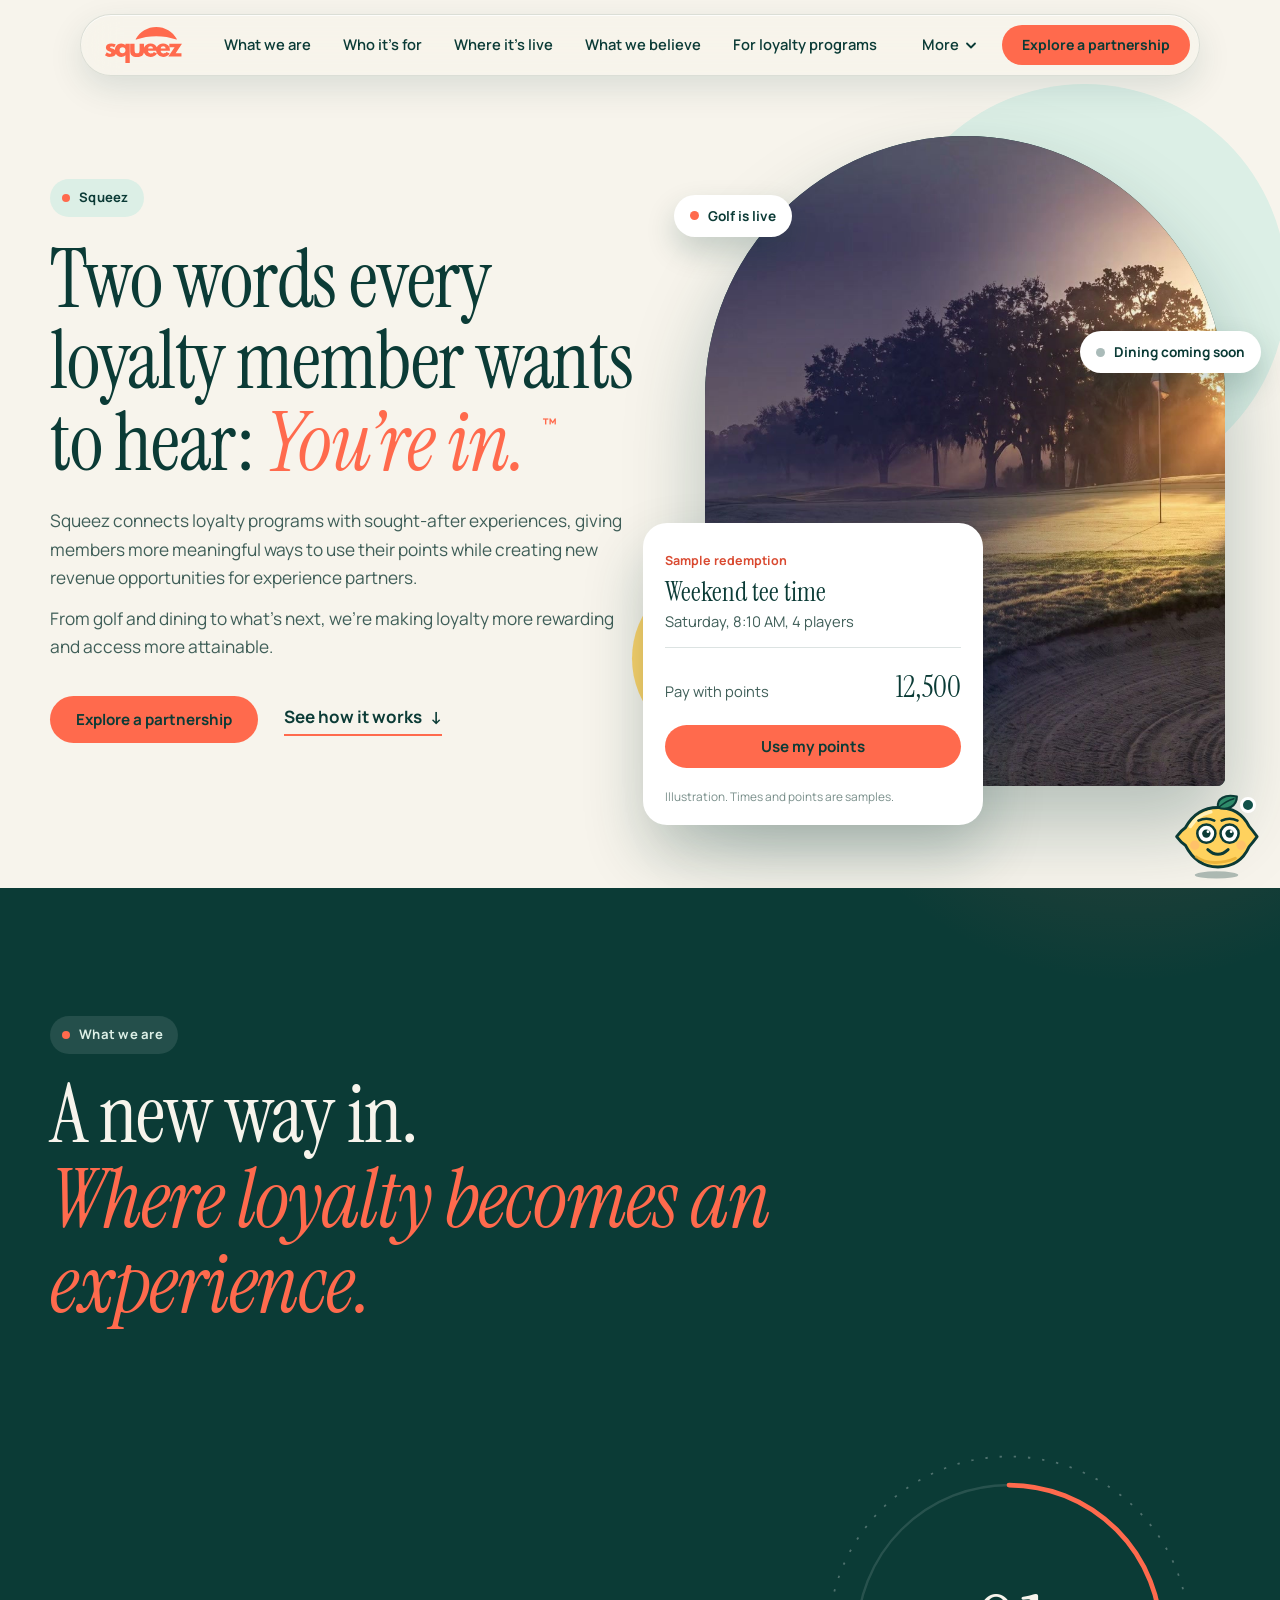
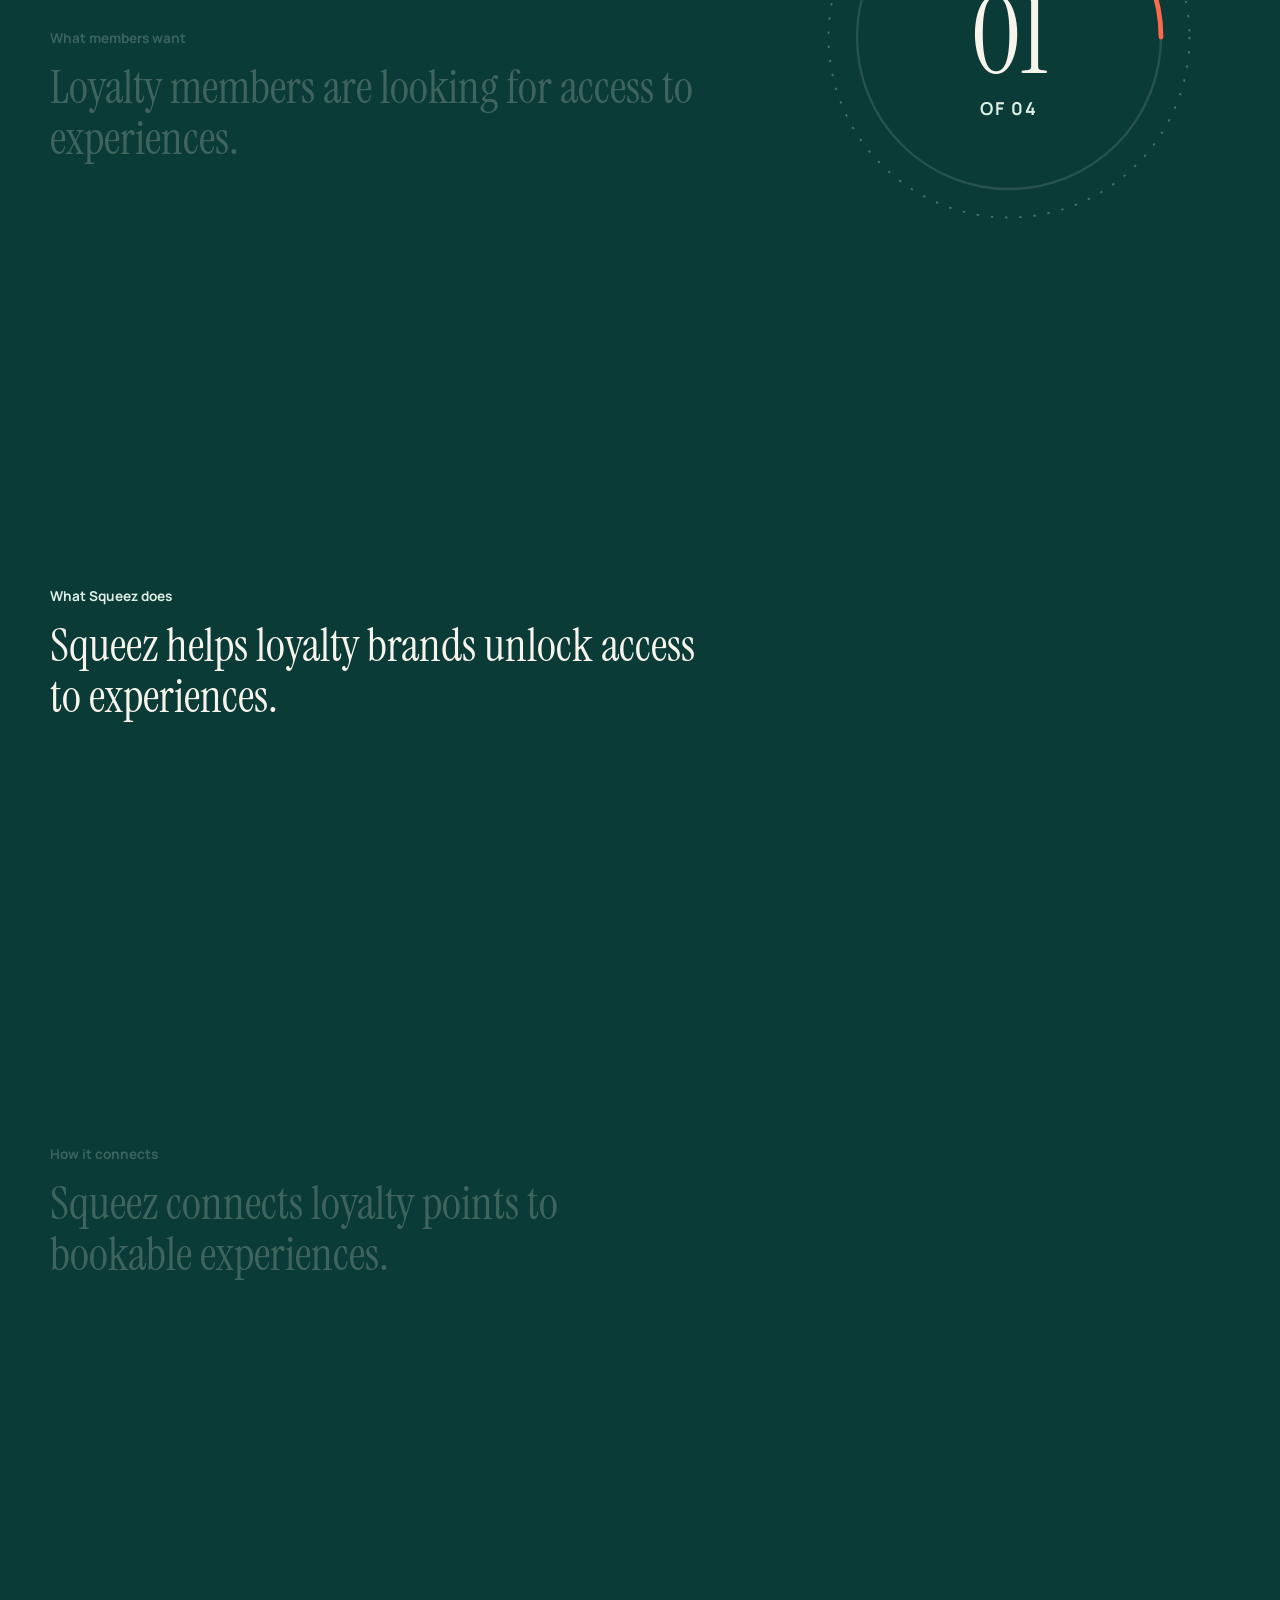
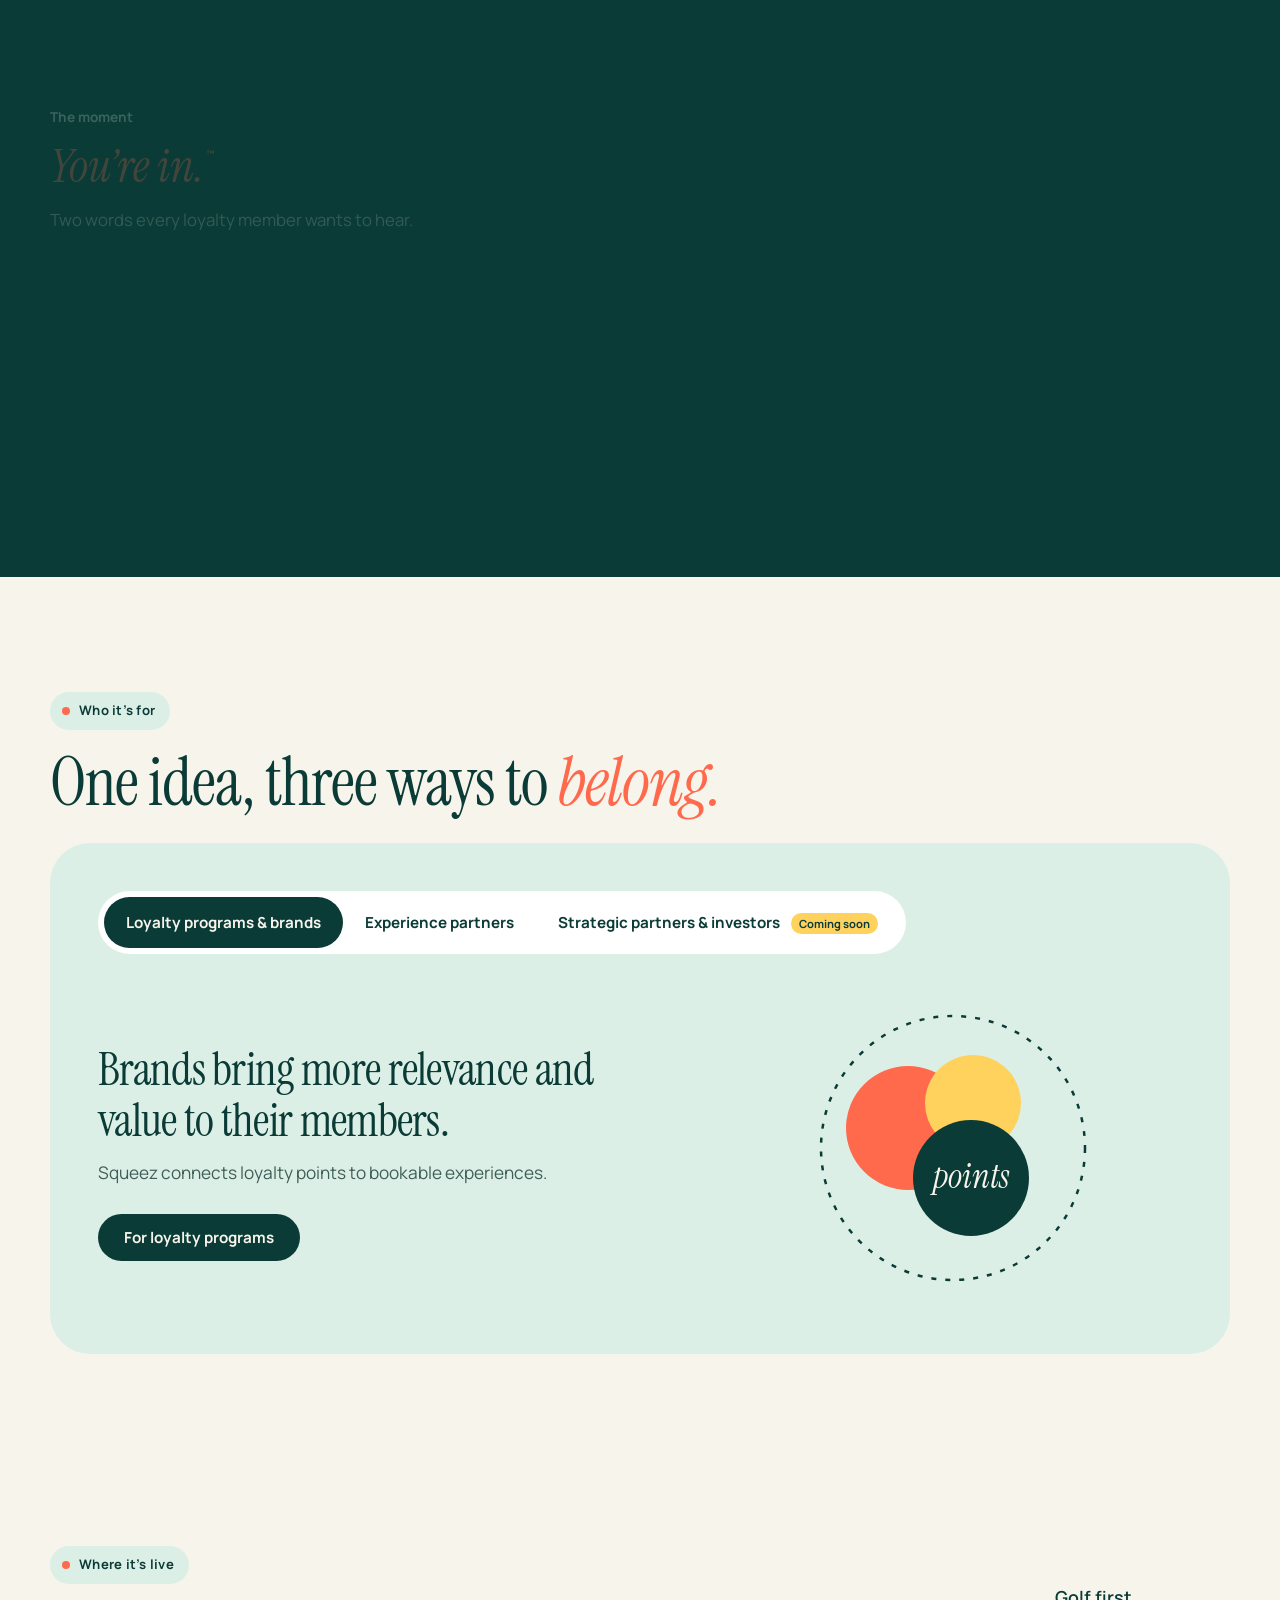
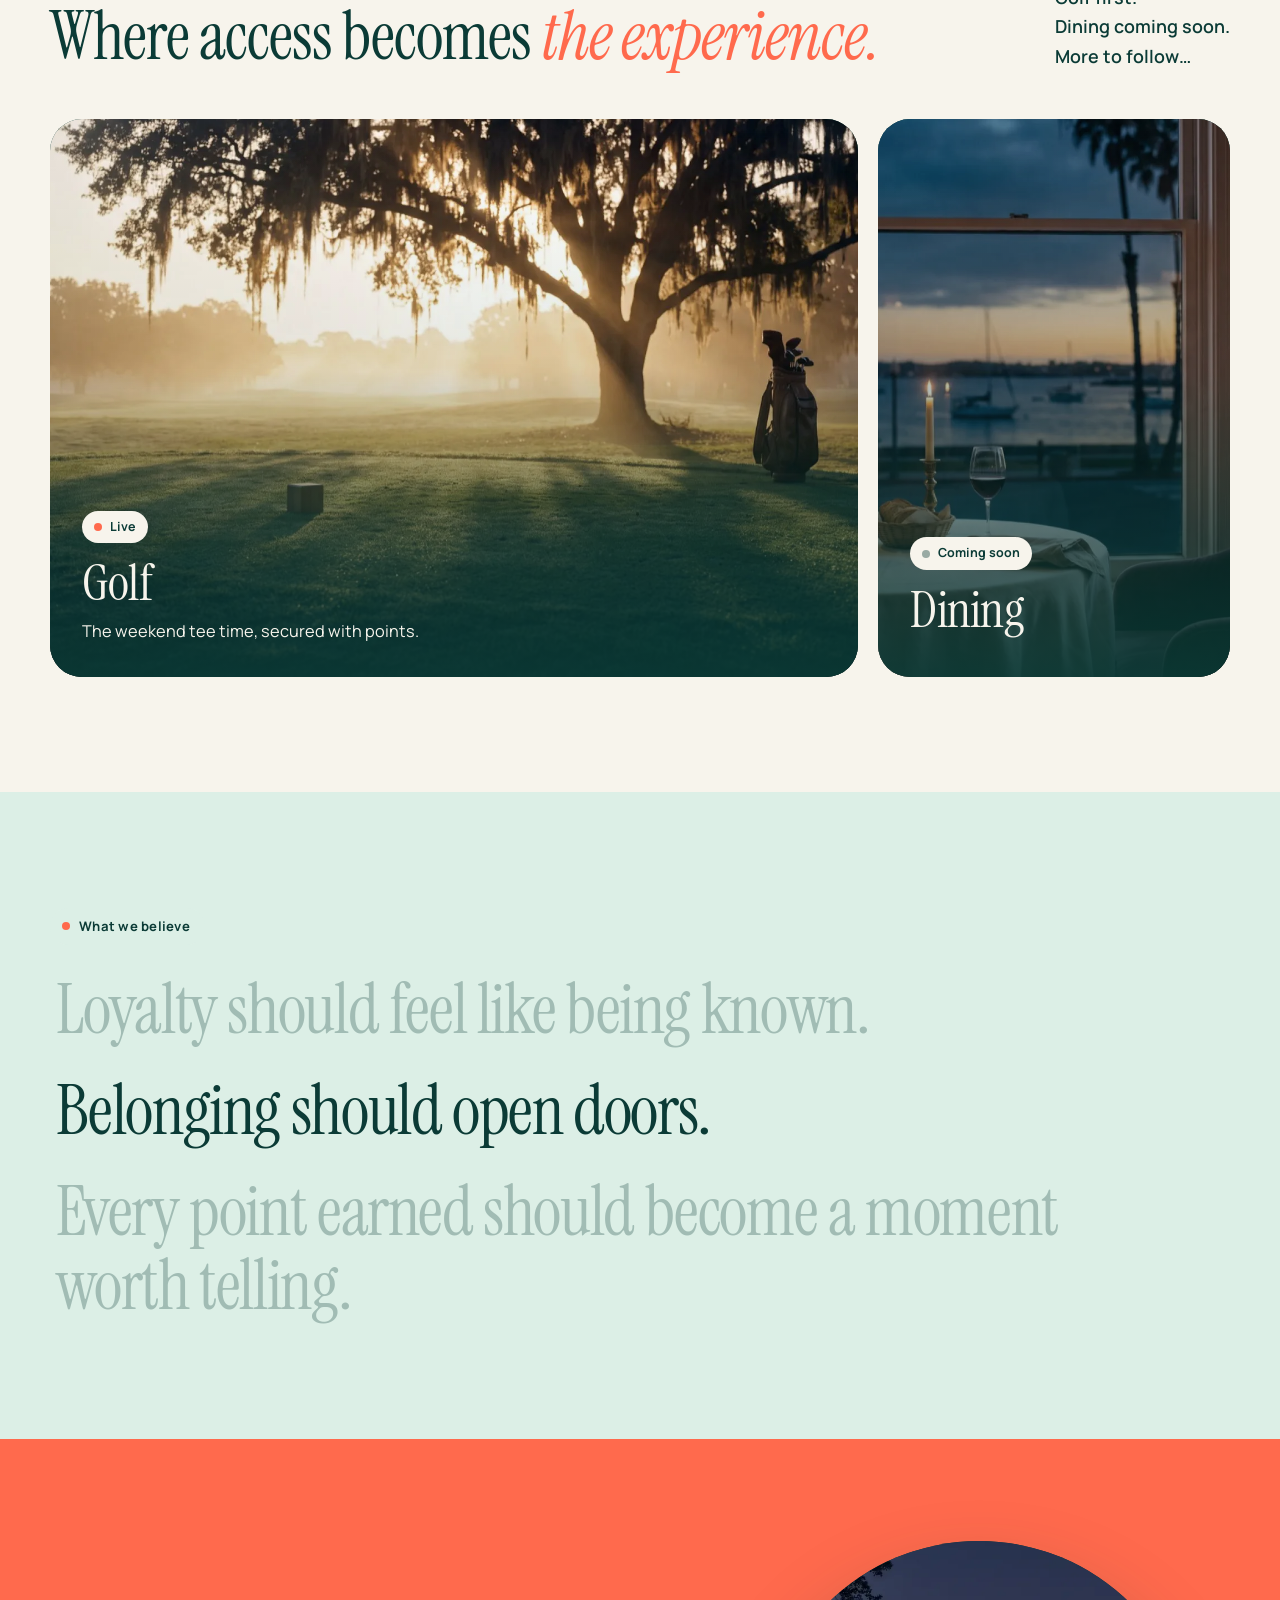
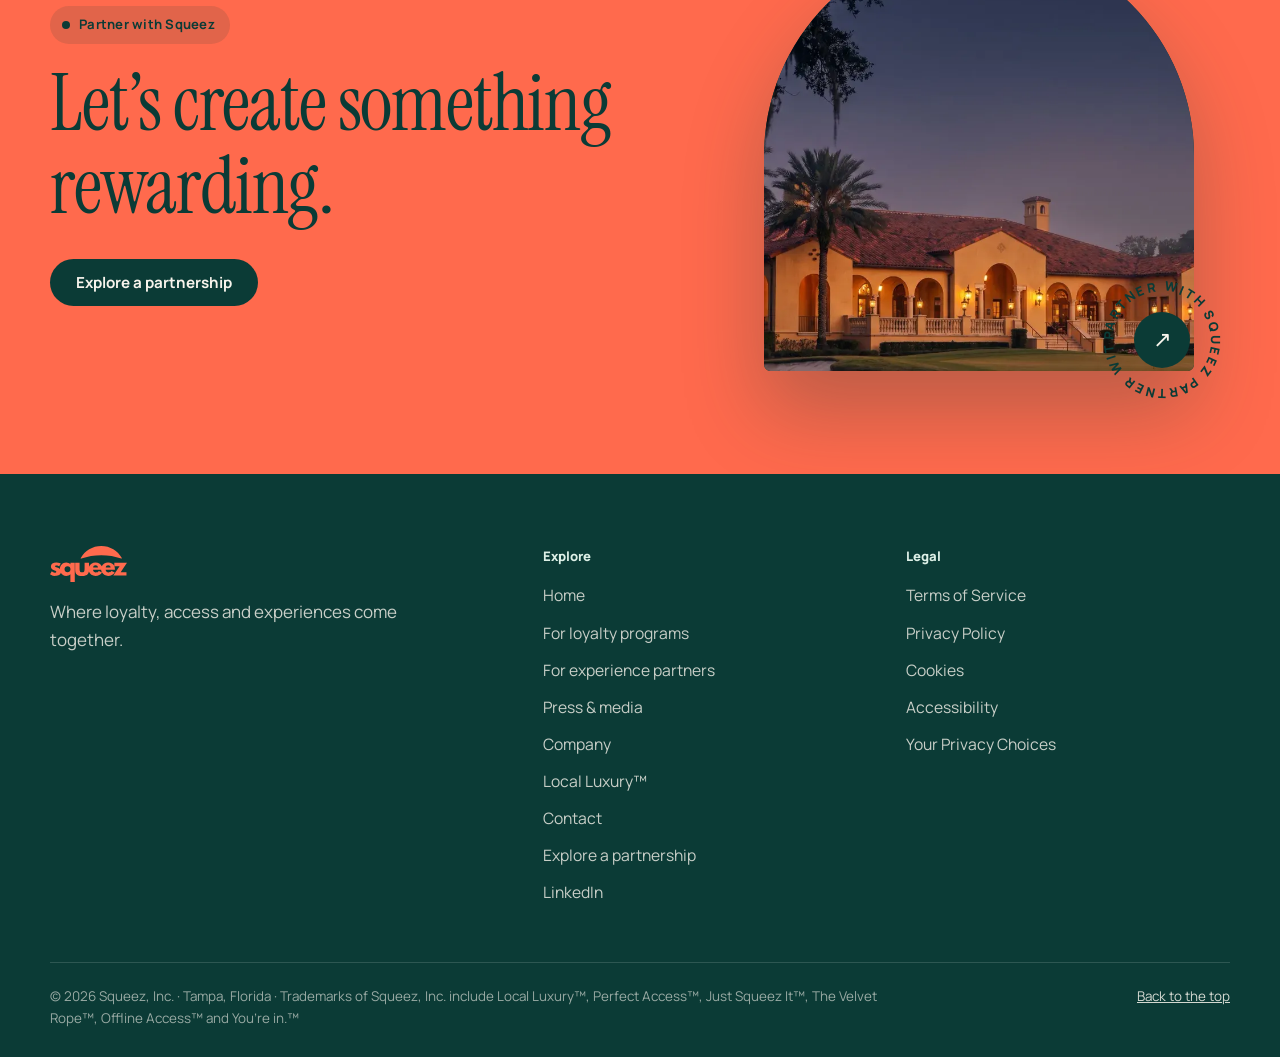
==== index.html @ da5f3d62 "Pin the ring on the right in What we are; larger lemon; reliable nav highlight - What we are: text s" ====
<!doctype html>
<html lang="en">
<head>
<meta charset="utf-8">
<meta name="viewport" content="width=device-width, initial-scale=1, viewport-fit=cover">
<title>Squeez · Where loyalty, access and experiences come together</title>
<meta name="description" content="Squeez connects loyalty programs with sought-after experiences, giving members more meaningful ways to use their points while creating new revenue opportunities for experience partners.">
<meta name="theme-color" content="#F7F4EC">
<meta property="og:title" content="Squeez · Where loyalty, access and experiences come together">
<meta property="og:description" content="Two words every loyalty member wants to hear: You’re in.™">
<meta property="og:type" content="website">
<link rel="icon" href="data:,">
<link rel="preconnect" href="https://fonts.googleapis.com">
<link rel="preconnect" href="https://fonts.gstatic.com" crossorigin>
<link href="https://fonts.googleapis.com/css2?family=Instrument+Serif:ital@0;1&family=Manrope:wght@400;500;600;700;800&display=swap" rel="stylesheet">
<link rel="preload" as="image" href="assets/img/hero-poster.jpg" fetchpriority="high">
<script>document.documentElement.classList.add('js')</script>
<link rel="stylesheet" href="assets/mascot/mascot.css">
<style>
:root{
  --ink:#0B3B36; --ink-2:#12514A; --mint:#DCEFE6; --mint-2:#C6E4D7; --paper:#F7F4EC; --white:#fff;
  --coral:#FF6A4D; --coral-d:#D94A31; --sun:#FFD25E; --muted:#3F5E58; --line:rgba(11,59,54,.14);
  --serif:"Instrument Serif",Georgia,"Times New Roman",serif;
  --sans:"Manrope",system-ui,-apple-system,"Segoe UI",sans-serif;
  --ease:cubic-bezier(.22,.61,.36,1); --out:cubic-bezier(.16,1,.3,1); --spring:cubic-bezier(.34,1.56,.64,1);
  --header:72px;
}
*{box-sizing:border-box;margin:0}
html{scroll-behavior:smooth;scroll-padding-top:96px;-webkit-text-size-adjust:100%;text-size-adjust:100%}
body{font-family:var(--sans);font-size:1.0625rem;line-height:1.65;color:var(--muted);background:var(--paper);-webkit-font-smoothing:antialiased;overflow-x:hidden;padding-left:env(safe-area-inset-left);padding-right:env(safe-area-inset-right)}
img{display:block;max-width:100%;height:auto}
a{color:inherit}
a,button{touch-action:manipulation;-webkit-tap-highlight-color:transparent}
:focus-visible{outline:3px solid var(--coral);outline-offset:3px;border-radius:8px}
.wrap{width:min(1180px,100% - 48px);margin-inline:auto}
.skip{position:absolute;left:12px;top:-60px;background:var(--ink);color:var(--paper);padding:10px 18px;border-radius:999px;font-weight:700;z-index:100;transition:top .2s}
.skip:focus{top:12px}
.eyebrow{display:inline-flex;align-items:center;gap:9px;font-size:.82rem;font-weight:700;letter-spacing:.02em;color:var(--ink);background:var(--mint);padding:8px 15px 8px 12px;border-radius:999px}
.eyebrow::before{content:"";width:8px;height:8px;border-radius:50%;background:var(--coral)}
.on-ink .eyebrow{background:rgba(255,255,255,.1);color:var(--mint)}
.btn{display:inline-flex;align-items:center;justify-content:center;gap:.55rem;background:var(--ink);color:var(--paper);font:inherit;font-weight:700;font-size:.95rem;line-height:1;padding:16px 26px;border-radius:999px;text-decoration:none;border:0;cursor:pointer;transition:background .25s,transform .6s var(--spring),box-shadow .4s;position:relative;overflow:hidden}
.btn:hover{background:var(--ink-2);transform:translateY(-3px);box-shadow:0 14px 28px rgba(11,59,54,.22)}
.btn:active{transform:translateY(0) scale(.97);transition-duration:.12s}
.btn.coral{background:var(--coral);color:var(--ink)}
.btn.coral:hover{background:#FF8068}
.btn[disabled]{cursor:default;opacity:.9}
.rip{position:absolute;border-radius:50%;pointer-events:none;background:rgba(255,255,255,.35);transform:scale(0);animation:rip .8s var(--out) forwards}
@keyframes rip{to{transform:scale(1);opacity:0}}
.link{font-weight:700;color:var(--ink);text-decoration:none;display:inline-flex;align-items:center;gap:8px;border-bottom:2px solid var(--coral);padding-bottom:3px;transition:gap .35s var(--out)}
.link:hover{gap:14px}
h1,h2,h3{font-family:var(--serif);font-weight:400;color:var(--ink);letter-spacing:-.015em}
h2{font-size:clamp(2.3rem,5.2vw,4.4rem);line-height:1.04;margin-top:18px}
h2 em,h1 em{font-style:italic;color:var(--coral)}
.on-ink h2{color:var(--paper)} .on-ink{color:rgba(247,244,236,.82)}

/* ---------- floating navbar ---------- */
.fnav{position:fixed;top:14px;left:0;right:0;z-index:60;display:flex;justify-content:center;padding-inline:12px;pointer-events:none;transition:transform .8s var(--out)}
.fnav.is-hidden{transform:translateY(calc(-100% - 28px))}
.fn-pill{pointer-events:auto;position:relative;display:flex;align-items:center;gap:6px;width:min(1120px,100%);height:62px;padding:0 9px 0 24px;border-radius:999px;background:rgba(247,244,236,.74);backdrop-filter:blur(18px) saturate(1.5);-webkit-backdrop-filter:blur(18px) saturate(1.5);border:1px solid rgba(11,59,54,.12);box-shadow:0 12px 34px rgba(11,59,54,.12),inset 0 1px 0 rgba(255,255,255,.7);transition:width .8s var(--out),height .5s var(--out),background .4s,box-shadow .5s}
.fnav.is-compact .fn-pill{width:min(940px,100%);height:56px;background:rgba(247,244,236,.9);box-shadow:0 20px 46px rgba(11,59,54,.2),inset 0 1px 0 #fff}
.logo{display:block;flex:none;margin-right:10px}
.logo img{width:78px;height:36px;transition:transform .5s var(--out)}
.logo:hover img{transform:scale(1.06) rotate(-2deg)}
.fn-nav{position:relative;flex:1;min-width:0;display:flex;justify-content:center;overflow:hidden}
.fn-list{list-style:none;padding:0;display:flex;gap:2px;position:relative}
.fn-list li{flex:none}
.fn-list li.is-over{display:none}
.fn-list a,.fn-more{position:relative;z-index:1;display:block;padding:10px 15px;border-radius:999px;color:var(--ink);font:inherit;font-weight:600;font-size:.92rem;line-height:1.2;text-decoration:none;white-space:nowrap;background:none;border:0;cursor:pointer;transition:color .35s,background .25s}
.fn-list a:hover,.fn-more:hover{background:var(--mint)}
.fn-list a.on{color:var(--paper);background:none}
.fn-ind{position:absolute;z-index:0;left:0;top:0;height:100%;width:0;border-radius:999px;background:var(--ink);opacity:0;transition:transform .7s var(--out),width .7s var(--out),opacity .4s;pointer-events:none}
.fn-more-wrap{position:relative;flex:none}
.fn-more{display:inline-flex;align-items:center;gap:6px}
.fn-more svg{width:12px;height:12px;transition:transform .5s var(--spring)}
.fn-more[aria-expanded=true] svg{transform:rotate(180deg)}
.fn-more.has-active::after{content:"";width:7px;height:7px;border-radius:50%;background:var(--coral)}
.fn-more[hidden]{display:none}
.fn-cta{flex:none;padding:13px 20px!important;font-size:.88rem!important;margin-left:4px}
.fn-burger{display:none;flex:none;width:46px;height:46px;border:0;border-radius:50%;background:var(--mint);cursor:pointer;place-items:center;align-content:center;gap:5px;padding:0}
.fn-burger span{display:block;width:18px;height:2px;border-radius:2px;background:var(--ink);transition:transform .5s var(--spring)}
.fn-burger[aria-expanded=true] span:first-child{transform:translateY(3.5px) rotate(45deg)}
.fn-burger[aria-expanded=true] span:last-child{transform:translateY(-3.5px) rotate(-45deg)}
.fn-progress{position:absolute;left:34px;right:34px;bottom:-1px;height:2px;border-radius:2px;background:var(--coral);transform-origin:0 50%;transform:scaleX(var(--sp,0));opacity:.9;pointer-events:none}
.fn-pop,.fn-sheet{position:absolute;top:calc(100% + 12px);background:var(--paper);border:1px solid var(--line);border-radius:26px;box-shadow:0 30px 70px rgba(11,59,54,.24);padding:10px;opacity:0;visibility:hidden;transform:translateY(-10px) scale(.96);transform-origin:top right;transition:opacity .3s var(--ease),transform .6s var(--spring),visibility 0s .6s}
.fn-pop.open,.fn-sheet.open{opacity:1;visibility:visible;transform:none;transition-delay:0s}
.fn-pop{right:0;min-width:250px}
.fn-sheet{left:0;right:0}
.fn-pop,.fn-sheet{max-height:calc(100vh - 110px);max-height:calc(100dvh - 110px);overflow-y:auto;overscroll-behavior:contain}
.fn-pop ul,.fn-sheet ul{list-style:none;padding:0;display:grid;gap:2px}
.fn-pop a,.fn-sheet a{display:block;padding:13px 16px;border-radius:18px;color:var(--ink);font-weight:700;font-size:1rem;text-decoration:none;transition:background .25s}
.fn-pop a:hover,.fn-sheet a:hover{background:var(--mint)}
.fn-pop a.on,.fn-sheet a.on{background:var(--ink);color:var(--paper)}
.fn-sheet .btn{width:100%;margin-top:8px}
@media(max-width:860px){
  .fn-nav,.fn-more-wrap{display:none}
  .fn-pill{padding-left:20px}
  .fn-cta{margin-left:auto}
  .fn-burger{display:grid}
}
@media(max-width:560px){.fn-cta{display:none}.fn-burger{margin-left:auto}.fn-pill{height:58px}}
@media(prefers-reduced-motion:reduce){.fnav{transition:none}}

/* ---------- hero ---------- */
.hero{position:relative;padding-block:calc(var(--header) + clamp(28px,5vw,64px)) clamp(56px,8vw,110px);overflow:hidden}
.hero-grid{display:grid;grid-template-columns:minmax(0,1.05fr) minmax(0,.95fr);gap:clamp(32px,5vw,80px);align-items:center}
h1{font-size:clamp(2.7rem,6.3vw,5.6rem);line-height:1.01;margin-top:22px;max-width:11.5em}
.tm{font-family:var(--sans);font-size:.2em;font-style:normal;font-weight:700;vertical-align:top;position:relative;top:.9em;margin-left:.2em;color:var(--coral)}
.hero-copy p.lead{max-width:34em;font-size:clamp(1.05rem,1.35vw,1.2rem);margin-top:24px}
.hero-copy p.lead+p.lead{margin-top:12px}
.actions{display:flex;align-items:center;gap:26px;flex-wrap:wrap;margin-top:34px}
.hero-visual{position:relative;justify-self:center;width:100%;max-width:520px}
.blob{position:absolute;width:78%;aspect-ratio:1;right:-12%;top:-8%;border-radius:50%;background:var(--mint);z-index:-1;animation:float 9s ease-in-out infinite alternate}
.blob.two{width:34%;left:-14%;right:auto;top:auto;bottom:6%;background:var(--sun);opacity:.9;animation-duration:7s}
@keyframes float{from{transform:translate(0,0)}to{transform:translate(0,-18px)}}
.arch{position:relative;overflow:hidden;border-radius:999px 999px 30px 30px;aspect-ratio:4/5;background:var(--ink);box-shadow:0 40px 80px rgba(11,59,54,.28)}
.arch img{width:100%;height:100%;object-fit:cover;object-position:60% 50%;animation:kb 26s ease-in-out infinite alternate}
@keyframes kb{from{transform:scale(1.02)}to{transform:scale(1.14) translate(-1.5%,-1%)}}
.chip{position:absolute;display:inline-flex;align-items:center;gap:9px;background:var(--white);color:var(--ink);font-weight:700;font-size:.85rem;padding:10px 16px;border-radius:999px;box-shadow:0 14px 30px rgba(11,59,54,.2);animation:float 6s ease-in-out infinite alternate}
.chip i{width:9px;height:9px;border-radius:50%;background:var(--coral);animation:pulse 1.8s ease-in-out infinite}
.chip.a{top:9%;left:-6%}
.chip.b{top:30%;right:-7%;animation-delay:-3s}
.chip.b i{background:var(--ink);animation:none;opacity:.35}
@keyframes pulse{0%,100%{box-shadow:0 0 0 0 rgba(255,106,77,.55)}60%{box-shadow:0 0 0 9px rgba(255,106,77,0)}}

/* the member moment */
.moment{position:absolute;left:-12%;bottom:-6%;width:min(340px,78%);background:var(--white);border-radius:24px;padding:22px 22px 18px;box-shadow:0 30px 60px rgba(11,59,54,.24);color:var(--muted)}
.moment .tag{font-size:.78rem;font-weight:700;color:var(--coral-d)}
.m-title{font-family:var(--serif);font-size:1.7rem;line-height:1.1;color:var(--ink);margin-top:4px}
.m-meta{font-size:.92rem;margin-top:2px}
.m-stage{position:relative;min-height:128px;margin-top:14px;border-top:1px solid var(--line)}
.m-layer{position:absolute;inset:14px 0 0;transition:opacity .6s var(--ease),transform .8s var(--out)}
.m-done{opacity:0;transform:translateY(10px);pointer-events:none}
.moment.is-done .m-ask{opacity:0;transform:translateY(-10px);pointer-events:none}
.moment.is-done .m-done{opacity:1;transform:none;pointer-events:auto}
.m-points{display:flex;justify-content:space-between;align-items:baseline;margin-bottom:12px;font-size:.92rem}
.m-points b{font-family:var(--serif);font-weight:400;font-size:1.9rem;color:var(--ink);font-variant-numeric:tabular-nums}
.m-ask .btn{width:100%;padding:14px 20px}
.m-bar{position:absolute;left:0;bottom:-2px;height:3px;width:0;background:var(--coral);border-radius:3px}
.moment.is-working .m-bar{width:100%;transition:width 1.3s linear}
.m-yes{display:flex;align-items:center;gap:12px}
.m-check{width:44px;height:44px;flex:none}
.m-check circle{fill:var(--mint);stroke:none;transform-origin:center;transform:scale(0)}
.m-check path{fill:none;stroke:var(--ink);stroke-width:2.6;stroke-linecap:round;stroke-linejoin:round;stroke-dasharray:40;stroke-dashoffset:40}
.moment.is-done .m-check circle{animation:pop .6s var(--spring) forwards}
.moment.is-done .m-check path{animation:draw .5s var(--ease) .35s forwards}
@keyframes pop{to{transform:scale(1)}}
@keyframes draw{to{stroke-dashoffset:0}}
.m-yes strong{font-family:var(--serif);font-style:italic;font-weight:400;font-size:2.3rem;line-height:1;color:var(--coral-d)}
.m-yes sup{font-family:var(--sans);font-size:.3em;font-style:normal;font-weight:700;vertical-align:top;position:relative;top:.7em}
.m-done p{margin-top:10px;font-size:.92rem}
.m-again{margin-top:6px;background:none;border:0;color:var(--ink);font:inherit;font-weight:700;font-size:.88rem;padding:6px 0;cursor:pointer;border-bottom:2px solid var(--coral)}
.m-note{margin-top:12px;font-size:.74rem;opacity:.7}

/* ---------- what we are: the story ---------- */
.what{background:var(--ink);padding-block:clamp(72px,10vw,140px);position:relative;overflow:hidden;overflow:clip;isolation:isolate}   /* clip, not hidden: hidden would switch off the sticky ring */
.what::before{content:"";position:absolute;width:60vw;max-width:760px;aspect-ratio:1;border-radius:50%;right:-18%;top:-22%;background:radial-gradient(circle,rgba(255,106,77,.22),transparent 65%);z-index:-1;animation:float 12s ease-in-out infinite alternate}
.what h2{max-width:12em;font-size:clamp(2.6rem,6.4vw,5.4rem)}
.story{display:grid;grid-template-columns:minmax(0,1.2fr) minmax(0,.8fr);gap:clamp(32px,6vw,96px);margin-top:clamp(48px,7vw,96px)}
.story-pin{position:sticky;top:calc(var(--header) + 36px);align-self:start;height:min(60vh,440px);display:grid;place-items:center}
.ring{width:min(100%,380px);height:auto;overflow:visible}
.ring .track{fill:none;stroke:rgba(255,255,255,.12);stroke-width:2}
.ring .prog{fill:none;stroke:var(--coral);stroke-width:4;stroke-linecap:round;transform:rotate(-90deg);transform-origin:center;transition:stroke-dashoffset .9s var(--out)}
.ring .spin{fill:none;stroke:rgba(255,255,255,.28);stroke-width:1.5;stroke-dasharray:2 10;transform-origin:center;animation:spinr 40s linear infinite}
@keyframes spinr{to{transform:rotate(360deg)}}
.ring text{font-family:var(--serif);fill:var(--paper);text-anchor:middle}
.ring .num{font-size:92px}
.ring .of{font-family:var(--sans);font-size:15px;font-weight:700;fill:var(--mint);letter-spacing:.1em}
.steps{display:grid}
.step{min-height:62vh;display:flex;flex-direction:column;justify-content:center;opacity:calc(.22 + var(--a,1) * .78);transition:opacity .25s linear}
.step .n{display:none;font-weight:800;font-size:.85rem;color:var(--coral);margin-bottom:10px}
.step .k{font-weight:700;font-size:.85rem;color:var(--mint);margin-bottom:12px}
.step p{font-family:var(--serif);font-size:clamp(1.9rem,3.6vw,3.1rem);line-height:1.12;color:var(--paper);max-width:14em}
.step p em{color:var(--coral)}
.step .sub{font-family:var(--sans);font-size:1.05rem;color:rgba(247,244,236,.75);margin-top:14px;max-width:26em}

/* ---------- who it's for: tabs ---------- */
.who{padding-block:clamp(64px,9vw,128px)}
.tabs{background:var(--mint);border-radius:40px;padding:clamp(20px,4vw,48px);margin-top:26px}
.tablist{position:relative;display:inline-flex;max-width:100%;background:var(--white);border-radius:999px;padding:6px;overflow-x:auto;scrollbar-width:none}
.tablist::-webkit-scrollbar{display:none}
.tab{position:relative;z-index:1;flex:none;background:none;border:0;font:inherit;font-weight:700;font-size:.95rem;color:var(--ink);padding:13px 22px;border-radius:999px;cursor:pointer;white-space:nowrap;transition:color .3s}
.tab[aria-selected=true]{color:var(--paper)}
.tab small{margin-left:8px;font-size:.7rem;background:var(--sun);color:var(--ink);padding:3px 8px;border-radius:999px}
.ind{position:absolute;z-index:0;top:6px;bottom:6px;left:0;border-radius:999px;background:var(--ink);transition:transform .6s var(--out),width .6s var(--out)}
.panels{position:relative;margin-top:clamp(24px,4vw,44px)}
.tp{display:none;grid-template-columns:minmax(0,1.1fr) minmax(0,.9fr);gap:clamp(24px,5vw,64px);align-items:center}
.tp.on{display:grid;animation:rise .9s var(--out)}
@keyframes rise{from{opacity:0;transform:translateY(20px)}to{opacity:1;transform:none}}
.tp h3{font-size:clamp(1.9rem,3.6vw,3rem);line-height:1.1}
.tp p{margin-top:14px;max-width:30em;font-size:1.08rem}
.tp .actions{margin-top:26px}
.art{justify-self:center;width:min(100%,300px);aspect-ratio:1;position:relative}
.art svg{width:100%;height:100%;overflow:visible}
.art .f1{fill:var(--coral)} .art .f2{fill:var(--ink)} .art .f3{fill:var(--sun)} .art .f4{fill:var(--white)}
.art .st{fill:none;stroke:var(--ink);stroke-width:2.5;stroke-dasharray:5 9}
.a-float{animation:float 6s ease-in-out infinite alternate}
.a-float.d2{animation-duration:8s;animation-delay:-2s}.a-float.d3{animation-duration:7s;animation-delay:-4s}
.a-turn{transform-origin:150px 150px;animation:spinr 30s linear infinite}

/* ---------- where it's live: expanding panels ---------- */
.live{padding-block:clamp(40px,6vw,90px) clamp(64px,9vw,128px)}
.live-head{display:flex;justify-content:space-between;align-items:flex-end;gap:32px;flex-wrap:wrap}
.live-head>p{max-width:20em;font-size:clamp(1.05rem,1.4vw,1.2rem);color:var(--ink);font-weight:600}
.more::after{content:"…";display:inline-block;animation:dots 2.4s ease-in-out infinite}
@keyframes dots{0%,100%{opacity:.3}50%{opacity:1}}
.exp{display:flex;gap:clamp(12px,2vw,20px);height:clamp(420px,62vh,600px);margin-top:clamp(28px,4vw,48px)}
.xp{position:relative;flex:1 1 0;min-width:0;overflow:hidden;border:0;padding:0;border-radius:32px;background:var(--ink);color:var(--paper);text-align:left;cursor:pointer;font:inherit;transition:flex-grow .9s var(--out)}
.xp[aria-expanded=true]{flex-grow:2.3}
.xp img{position:absolute;inset:0;width:100%;height:100%;object-fit:cover;transition:transform 1.4s var(--out),filter .8s;filter:saturate(.85) brightness(.82);transform:scale(1.06);animation:kb 28s ease-in-out infinite alternate}
.xp[aria-expanded=true] img{filter:none}
.xp::after{content:"";position:absolute;inset:0;background:linear-gradient(0deg,rgba(11,59,54,.9) 0,rgba(11,59,54,.1) 55%,transparent);pointer-events:none}
.xp-cap{position:absolute;left:0;right:0;bottom:0;z-index:1;padding:clamp(18px,3vw,32px)}
.xp .tg{display:inline-flex;align-items:center;gap:8px;background:var(--paper);color:var(--ink);font-size:.78rem;font-weight:700;padding:6px 12px;border-radius:999px}
.xp .tg i{width:8px;height:8px;border-radius:50%;background:var(--coral)}
.xp.is-live .tg i{animation:pulse 1.8s ease-in-out infinite}
.xp:not(.is-live) .tg i{background:var(--ink);opacity:.4}
.xp h3{display:block;font-family:var(--serif);font-size:clamp(2rem,4vw,3.4rem);line-height:1;color:var(--paper);margin-top:14px}
.xp .d{display:block;max-width:24em;margin-top:10px;font-size:1.02rem;opacity:0;max-height:0;transform:translateY(10px);transition:all .7s var(--out)}
.xp[aria-expanded=true] .d{opacity:1;max-height:6em;transform:none}
.xp:focus-visible{outline-offset:-6px;outline-color:var(--sun)}

/* ---------- what we believe ---------- */
.believe{background:var(--mint);padding-block:clamp(64px,9vw,128px)}
.beliefs{display:grid;gap:clamp(14px,2.4vw,26px);margin-top:28px}
.belief{font-family:var(--serif);font-size:clamp(2rem,5.4vw,4.6rem);line-height:1.08;color:var(--ink);letter-spacing:-.02em;opacity:calc(.28 + var(--a,1) * .72);transition:opacity .3s linear;max-width:16em}
.belief span{background:linear-gradient(transparent 64%,var(--sun) 64%) 0 0/calc(var(--a,1) * 100%) 100% no-repeat;-webkit-box-decoration-break:clone;box-decoration-break:clone;padding:0 .08em}

/* ---------- partner ---------- */
.cta{background:var(--coral);color:var(--ink);padding-block:clamp(56px,8vw,110px);position:relative;overflow:hidden}
.cta .eyebrow{background:rgba(11,59,54,.12);color:var(--ink)}
.cta .eyebrow::before{background:var(--ink)}
.cta-grid{display:grid;grid-template-columns:minmax(0,1.1fr) minmax(0,.9fr);gap:clamp(28px,5vw,80px);align-items:center}
.cta h2{color:var(--ink);font-size:clamp(2.6rem,6.2vw,5.2rem)}
.cta .btn{margin-top:32px}
.cta p{margin-top:16px;max-width:28em;font-weight:600}
.cta-art{position:relative;justify-self:center;width:min(100%,430px)}
.cta-art .arch{aspect-ratio:1;border-radius:999px 999px 30px 30px}
.badge{position:absolute;right:-8%;bottom:-8%;width:132px;height:132px}
.badge svg{width:100%;height:100%;animation:spinr 18s linear infinite}
.badge text{font-family:var(--sans);font-weight:800;font-size:13.5px;letter-spacing:.16em;fill:var(--ink)}
.badge .core{position:absolute;inset:0;display:grid;place-items:center}
.badge .core span{width:56px;height:56px;border-radius:50%;background:var(--ink);color:var(--paper);display:grid;place-items:center;font-size:1.4rem}

/* ---------- footer ---------- */
footer{background:var(--ink);color:rgba(247,244,236,.8);padding-block:clamp(40px,6vw,72px) 28px}
.f-grid{display:grid;grid-template-columns:1.4fr 1fr 1fr;gap:40px}
.f-grid img{width:78px;height:36px}
.f-tag{margin-top:16px;max-width:22em}
footer h4{font-size:.82rem;font-weight:800;color:var(--mint);margin-bottom:14px}
footer ul{list-style:none;padding:0;display:grid;gap:9px}
footer ul a{text-decoration:none;font-size:.98rem}
footer ul a:hover{color:var(--coral);text-decoration:underline;text-underline-offset:4px}
.f-base{margin-top:clamp(32px,5vw,56px);padding-top:22px;border-top:1px solid rgba(255,255,255,.14);display:flex;justify-content:space-between;gap:20px;flex-wrap:wrap;font-size:.84rem;color:rgba(247,244,236,.6)}
.f-base p{max-width:62em}
.f-base a{color:rgba(247,244,236,.85)}

/* ---------- entrance motion ---------- */
@media(prefers-reduced-motion:no-preference){
  .js .w{display:inline-block;overflow:hidden;vertical-align:top;padding:.1em .16em .22em;margin:-.1em -.16em -.22em}
  .js .w>i{display:inline-block;font-style:inherit;transform:translateY(112%) rotate(4deg);transition:transform 1.1s var(--out);transition-delay:calc(min(var(--i),12) * 65ms)}
  .js .in .w>i{transform:none}
  .js .rv{opacity:0;transform:translateY(28px);transition:opacity .9s var(--ease),transform 1.2s var(--out);transition-delay:var(--d,0ms)}
  .js .rv.in{opacity:1;transform:none}
  .js .arch.rv{transform:translateY(40px) scale(.96)}
  .js .arch.rv.in{transform:none}
  .js .moment.rv{transform:translateY(40px) scale(.94)}
  .js .moment.rv.in{transform:none}
}
.calm *,.calm *::before,.calm *::after{animation-play-state:paused!important}

/* ---------- responsive ---------- */
@media(max-width:960px){
  .hero-grid{grid-template-columns:1fr}
  .hero-visual{max-width:440px;margin-top:20px}
  .moment{left:50%;transform:translateX(-50%);bottom:-12%;width:min(340px,92%)}
  .js .moment.rv.in{transform:translateX(-50%)}
  .js .moment.rv{transform:translateX(-50%) translateY(40px)}
  .hero{padding-bottom:140px}
  .story{grid-template-columns:1fr}
  .story-pin{display:none}
  .step{min-height:0;padding-block:28px;border-top:1px solid rgba(255,255,255,.14);opacity:1}
  .step .n{display:block}
  .tp{grid-template-columns:1fr}.art{width:min(60%,240px)}
  .cta-grid{grid-template-columns:1fr}
  .f-grid{grid-template-columns:1fr 1fr}.f-grid>div:first-child{grid-column:1/-1}
}
@media(max-width:700px){
  .wrap{width:min(1180px,100% - 36px)}
  .exp{flex-direction:column;height:auto}
  .xp{flex:none;height:230px;transition:height .9s var(--out)}
  .xp[aria-expanded=true]{height:400px}
  .actions .btn,.cta .btn{width:100%}
  .chip.a{left:-2%}.chip.b{right:-2%}
  .tabs{border-radius:28px}
  .f-grid{grid-template-columns:1fr}
  .blob{right:-20%}
}
@media(hover:none){.btn:hover{transform:none;box-shadow:none}}
@media(max-height:480px) and (orientation:landscape){.hero{padding-bottom:100px}}

/* mascot, dressed for this palette */
.mx{
  --mx-body:#FFD25E; --mx-body-shade:#E3A92B; --mx-body-hi:#FFF0B8; --mx-leaf:#2E8B6A; --mx-ink:#0B3B36; --mx-cheek:#FF9A86;
  --mx-paper:#F7F4EC; --mx-card:#FFFFFF; --mx-muted:#3F5E58;
  --mx-head:#0B3B36; --mx-head-2:#12514A; --mx-head-text:#F7F4EC; --mx-head-muted:#A9CFC3;
  --mx-accent:#12514A; --mx-accent-text:#F7F4EC; --mx-chip-hover:#FFD25E; --mx-shadow:#0B3B36;
  --mx-display:"Instrument Serif",Georgia,serif; --mx-bw:2px; --mx-r:24px; --mx-sh-x:0px; --mx-sh-y:18px; --mx-sh-blur:34px; --mx-sh-alpha:.32;
}
@media (prefers-reduced-motion:reduce){*{animation:none!important;transition:none!important;scroll-behavior:auto!important}}
</style>
</head>
<body>
<a class="skip" href="#main">Skip to content</a>

<header class="fnav" id="fnav">
  <div class="fn-pill">
    <a class="logo" href="https://www.trysqueez.com/" aria-label="Squeez home"><img src="assets/img/wordmark-coral.svg" width="78" height="36" alt="Squeez"></a>

    <!-- The list below is the single source of truth. Add or remove an <li> and everything follows:
         items that do not fit move into "More", and the mobile sheet is rebuilt from it. Use data-sec to highlight a section. -->
    <nav class="fn-nav" id="fnNav" aria-label="Main">
      <ul class="fn-list" id="fnList">
        <li><a href="#what" data-sec="what">What we are</a></li>
        <li><a href="#who" data-sec="who">Who it’s for</a></li>
        <li><a href="#live" data-sec="live">Where it’s live</a></li>
        <li><a href="#believe" data-sec="believe">What we believe</a></li>
        <li><a href="https://www.trysqueez.com/loyalty-programs">For loyalty programs</a></li>
        <li><a href="https://www.trysqueez.com/experience-partners">For experience partners</a></li>
        <li><a href="https://www.trysqueez.com/press">Press &amp; media</a></li>
        <li><a href="https://www.trysqueez.com/company">Company</a></li>
        <li><a href="https://www.trysqueez.com/local-luxury">Local Luxury™</a></li>
      </ul>
      <span class="fn-ind" id="fnInd" aria-hidden="true"></span>
    </nav>

    <div class="fn-more-wrap">
      <button class="fn-more" id="fnMore" type="button" aria-expanded="false" aria-controls="fnPop" hidden>More <svg viewBox="0 0 12 12" aria-hidden="true"><path d="M2 4.5l4 4 4-4" fill="none" stroke="currentColor" stroke-width="1.8" stroke-linecap="round" stroke-linejoin="round"/></svg></button>
      <div class="fn-pop" id="fnPop"><ul></ul></div>
    </div>

    <a class="btn coral fn-cta" href="https://www.trysqueez.com/contact">Explore a partnership</a>
    <button class="fn-burger" id="fnBurger" type="button" aria-expanded="false" aria-controls="fnSheet" aria-label="Menu"><span></span><span></span></button>
    <div class="fn-sheet" id="fnSheet"><a class="btn coral" href="https://www.trysqueez.com/contact">Explore a partnership</a></div>
    <div class="fn-progress" id="fnProg" aria-hidden="true"></div>
  </div>
</header>

<main id="main">

<!-- HERO -->
<section class="hero" id="top">
  <div class="wrap hero-grid">
    <div class="hero-copy">
      <span class="eyebrow rv">Squeez</span>
      <h1 data-split>Two words every loyalty member wants to hear: <em>You’re in.</em><sup class="tm">™</sup></h1>
      <p class="lead rv" style="--d:450ms">Squeez connects loyalty programs with sought-after experiences, giving members more meaningful ways to use their points while creating new revenue opportunities for experience partners.</p>
      <p class="lead rv" style="--d:560ms">From golf and dining to what’s next, we’re making loyalty more rewarding and access more attainable.</p>
      <div class="actions rv" style="--d:700ms">
        <a class="btn coral" href="https://www.trysqueez.com/contact">Explore a partnership</a>
        <a class="link" href="#what">See how it works <span aria-hidden="true">↓</span></a>
      </div>
    </div>

    <div class="hero-visual">
      <span class="blob" aria-hidden="true"></span><span class="blob two" aria-hidden="true"></span>
      <div class="arch rv" style="--d:200ms"><img src="assets/img/hero-poster.jpg" width="1920" height="1080" alt="" fetchpriority="high" decoding="async"></div>
      <span class="chip a" aria-hidden="true"><i></i>Golf is live</span>
      <span class="chip b" aria-hidden="true"><i></i>Dining coming soon</span>

      <aside class="moment rv" id="moment" style="--d:900ms" aria-label="A sample redemption">
        <span class="tag">Sample redemption</span>
        <p class="m-title">Weekend tee time</p>
        <p class="m-meta" id="mMeta">Saturday, 8:10 AM, 4 players</p>
        <div class="m-stage">
          <div class="m-layer m-ask">
            <div class="m-points"><span>Pay with points</span><b id="mPts">12,500</b></div>
            <button class="btn coral" id="mBtn" type="button">Use my points</button>
            <span class="m-bar" aria-hidden="true"></span>
          </div>
          <div class="m-layer m-done" aria-hidden="true">
            <div class="m-yes">
              <svg class="m-check" viewBox="0 0 44 44" aria-hidden="true"><circle cx="22" cy="22" r="21"/><path d="M13 23l6 6 12-13"/></svg>
              <strong>You’re in.<sup>™</sup></strong>
            </div>
            <p id="mDone">Saturday, 8:10 AM, 4 players. Confirmed.</p>
            <button class="m-again" id="mAgain" type="button">See another</button>
          </div>
        </div>
        <p class="m-note">Illustration. Times and points are samples.</p>
        <div id="mLive" role="status" aria-live="polite" style="position:absolute;left:-9999px"></div>
      </aside>
    </div>
  </div>
</section>

<!-- WHAT WE ARE -->
<section class="what on-ink" id="what">
  <div class="wrap">
    <span class="eyebrow rv">What we are</span>
    <h2 data-split>A new way in. <em>Where loyalty becomes an experience.</em></h2>

    <div class="story">
      <div class="steps" id="steps">
        <div class="step"><span class="n">01 of 04</span><span class="k">What members want</span><p>Loyalty members are looking for access to experiences.</p></div>
        <div class="step"><span class="n">02 of 04</span><span class="k">What Squeez does</span><p>Squeez helps loyalty brands unlock access to experiences.</p></div>
        <div class="step"><span class="n">03 of 04</span><span class="k">How it connects</span><p>Squeez connects loyalty points to bookable experiences.</p></div>
        <div class="step"><span class="n">04 of 04</span><span class="k">The moment</span><p><em>You’re in.</em><sup class="tm" style="color:var(--coral)">™</sup></p><span class="sub">Two words every loyalty member wants to hear.</span></div>
      </div>
      <div class="story-pin" aria-hidden="true">
        <svg class="ring" viewBox="0 0 320 320">
          <circle class="spin" cx="160" cy="160" r="152"/>
          <circle class="track" cx="160" cy="160" r="128"/>
          <circle class="prog" id="sProg" cx="160" cy="160" r="128" stroke-dasharray="804" stroke-dashoffset="603"/>
          <text class="num" id="sNum" x="160" y="190">01</text>
          <text class="of" x="160" y="226">OF 04</text>
        </svg>
      </div>
    </div>
  </div>
</section>

<!-- WHO IT'S FOR -->
<section class="who" id="who">
  <div class="wrap">
    <span class="eyebrow rv">Who it’s for</span>
    <h2 data-split style="max-width:13em">One idea, three ways to <em>belong.</em></h2>

    <div class="tabs rv">
      <div class="tablist" role="tablist" aria-label="Who Squeez is for" id="tablist">
        <span class="ind" id="ind" aria-hidden="true"></span>
        <button class="tab" role="tab" id="t-loyalty" aria-controls="p-loyalty" aria-selected="true" data-k="loyalty">Loyalty programs &amp; brands</button>
        <button class="tab" role="tab" id="t-experience" aria-controls="p-experience" aria-selected="false" tabindex="-1" data-k="experience">Experience partners</button>
        <button class="tab" role="tab" id="t-strategic" aria-controls="p-strategic" aria-selected="false" tabindex="-1" data-k="strategic">Strategic partners &amp; investors <small>Coming soon</small></button>
      </div>

      <div class="panels">
        <div class="tp on" role="tabpanel" id="p-loyalty" aria-labelledby="t-loyalty" data-k="loyalty">
          <div>
            <h3>Brands bring more relevance and value to their members.</h3>
            <p>Squeez connects loyalty points to bookable experiences.</p>
            <div class="actions"><a class="btn" href="https://www.trysqueez.com/loyalty-programs">For loyalty programs</a></div>
          </div>
          <div class="art" aria-hidden="true"><svg viewBox="0 0 300 300">
            <circle class="st a-turn" cx="150" cy="150" r="132"/>
            <g class="a-float"><circle class="f1" cx="105" cy="130" r="62"/></g>
            <g class="a-float d2"><circle class="f3" cx="170" cy="105" r="48"/></g>
            <g class="a-float d3"><circle class="f2" cx="168" cy="180" r="58"/></g>
            <text x="168" y="190" text-anchor="middle" font-family="Instrument Serif,serif" font-style="italic" font-size="34" fill="#F7F4EC">points</text>
          </svg></div>
        </div>
        <div class="tp" role="tabpanel" id="p-experience" aria-labelledby="t-experience" data-k="experience" hidden>
          <div>
            <h3>Operators unlock new reach and revenue.</h3>
            <p>Squeez connects loyalty points to bookable experiences.</p>
            <div class="actions"><a class="btn" href="https://www.trysqueez.com/experience-partners">For experience partners</a></div>
          </div>
          <div class="art" aria-hidden="true"><svg viewBox="0 0 300 300">
            <circle class="st a-turn" cx="150" cy="150" r="132"/>
            <g class="a-float"><path class="f2" d="M70 250 V140 a80 80 0 0 1 160 0 V250 Z"/></g>
            <g class="a-float d2"><path class="f3" d="M104 250 V146 a46 46 0 0 1 92 0 V250 Z"/></g>
            <g class="a-float d3"><circle class="f1" cx="150" cy="196" r="14"/></g>
          </svg></div>
        </div>
        <div class="tp" role="tabpanel" id="p-strategic" aria-labelledby="t-strategic" data-k="strategic" hidden>
          <div>
            <h3>Strategic partners and investors. Coming soon.</h3>
            <p>If this is you, we would like to hear from you.</p>
            <div class="actions"><a class="btn coral" href="https://www.trysqueez.com/contact">Explore a partnership</a></div>
          </div>
          <div class="art" aria-hidden="true"><svg viewBox="0 0 300 300">
            <circle class="st a-turn" cx="150" cy="150" r="132"/>
            <g class="a-float"><circle class="f4" cx="150" cy="150" r="70"/></g>
            <g class="a-float d2"><circle class="f1" cx="196" cy="102" r="22"/></g>
            <g class="a-float d3"><circle class="f3" cx="100" cy="206" r="16"/></g>
          </svg></div>
        </div>
      </div>
    </div>
  </div>
</section>

<!-- WHERE IT'S LIVE -->
<section class="live" id="live">
  <div class="wrap">
    <div class="live-head">
      <div><span class="eyebrow rv">Where it’s live</span><h2 data-split>Where access becomes <em>the experience.</em></h2></div>
      <p class="rv">Golf first.<br>Dining coming soon.<br>More to follow<span class="more" aria-hidden="true"></span></p>
    </div>
    <div class="exp rv" id="exp">
      <button class="xp is-live" type="button" aria-expanded="true">
        <img src="assets/img/golf.webp" width="1600" height="1067" loading="lazy" decoding="async" alt="A tee box in morning mist, with a large oak draped in moss and a golf bag standing on the grass.">
        <span class="xp-cap"><span class="tg"><i></i>Live</span><h3>Golf</h3><span class="d">The weekend tee time, secured with points.</span></span>
      </button>
      <button class="xp" type="button" aria-expanded="false">
        <img src="assets/img/dining.webp" width="1600" height="1067" loading="lazy" decoding="async" alt="A window table set for two, with a candle and two glasses of wine, looking out over a bay at dusk.">
        <span class="xp-cap"><span class="tg"><i></i>Coming soon</span><h3>Dining</h3><span class="d">The tables that look fully booked online.</span></span>
      </button>
    </div>
  </div>
</section>

<!-- WHAT WE BELIEVE -->
<section class="believe" id="believe">
  <div class="wrap">
    <span class="eyebrow rv">What we believe</span>
    <div class="beliefs">
      <h3 class="belief"><span>Loyalty should feel like being known.</span></h3>
      <h3 class="belief"><span>Belonging should open doors.</span></h3>
      <h3 class="belief"><span>Every point earned should become a moment worth telling.</span></h3>
    </div>
  </div>
</section>

<!-- PARTNER -->
<section class="cta" id="talk">
  <div class="wrap cta-grid">
    <div>
      <span class="eyebrow rv">Partner with Squeez</span>
      <h2 data-split>Let’s create something rewarding.</h2>
      <a class="btn rv" style="--d:300ms" href="https://www.trysqueez.com/contact">Explore a partnership</a>
    </div>
    <div class="cta-art rv" style="--d:200ms">
      <div class="arch"><img src="assets/img/clubhouse-dusk.webp" width="1600" height="900" loading="lazy" decoding="async" alt="A golf clubhouse glowing at dusk, framed by palm trees."></div>
      <div class="badge" aria-hidden="true">
        <svg viewBox="0 0 140 140"><defs><path id="circ" d="M70 70 m-52 0 a52 52 0 1 1 104 0 a52 52 0 1 1 -104 0"/></defs><text><textPath href="#circ">PARTNER WITH SQUEEZ  PARTNER WITH SQUEEZ  </textPath></text></svg>
        <div class="core"><span>↗</span></div>
      </div>
    </div>
  </div>
</section>
</main>

<footer>
  <div class="wrap">
    <div class="f-grid">
      <div><img src="assets/img/wordmark-coral.svg" width="78" height="36" alt="Squeez"><p class="f-tag">Where loyalty, access and experiences come together.</p></div>
      <div><h4>Explore</h4><ul>
        <li><a href="https://www.trysqueez.com/">Home</a></li>
        <li><a href="https://www.trysqueez.com/loyalty-programs">For loyalty programs</a></li>
        <li><a href="https://www.trysqueez.com/experience-partners">For experience partners</a></li>
        <li><a href="https://www.trysqueez.com/press">Press &amp; media</a></li>
        <li><a href="https://www.trysqueez.com/company">Company</a></li>
        <li><a href="https://www.trysqueez.com/local-luxury">Local Luxury™</a></li>
        <li><a href="https://www.trysqueez.com/contact">Contact</a></li>
        <li><a href="https://www.trysqueez.com/contact">Explore a partnership</a></li>
        <li><a href="https://www.linkedin.com/company/trysqueez/" rel="noopener">LinkedIn</a></li></ul></div>
      <div><h4>Legal</h4><ul>
        <li><a href="https://www.trysqueez.com/terms">Terms of Service</a></li>
        <li><a href="https://www.trysqueez.com/privacy">Privacy Policy</a></li>
        <li><a href="https://www.trysqueez.com/cookies">Cookies</a></li>
        <li><a href="https://www.trysqueez.com/accessibility">Accessibility</a></li>
        <li><a href="https://www.trysqueez.com/privacy-choices">Your Privacy Choices</a></li></ul></div>
    </div>
    <div class="f-base">
      <p>© 2026 Squeez, Inc. · Tampa, Florida · Trademarks of Squeez, Inc. include Local Luxury™, Perfect Access™, Just Squeez It™, The Velvet Rope™, Offline Access™ and You’re in.™</p>
      <a href="#main">Back to the top</a>
    </div>
  </div>
</footer>

<script>
(function () {
  'use strict';
  var $ = function (id) { return document.getElementById(id); };
  var reduce = matchMedia('(prefers-reduced-motion: reduce)').matches;
  var calm = reduce;

  /* ---- headings reveal word by word through a mask ---- */
  function splitWords(h) {
    h.setAttribute('aria-label', h.textContent.replace(/\s+/g, ' ').trim());
    var nodes = [].slice.call(h.childNodes), i = 0; h.textContent = '';
    function add(node) {
      var w = document.createElement('span'); w.className = 'w'; w.setAttribute('aria-hidden', 'true'); w.style.setProperty('--i', i++);
      var inner = document.createElement('i'); inner.appendChild(node); w.appendChild(inner); h.appendChild(w); h.appendChild(document.createTextNode(' '));
    }
    nodes.forEach(function (n) {
      if (n.nodeType === 3) n.textContent.split(/\s+/).filter(Boolean).forEach(function (t) { add(document.createTextNode(t)); });
      else if (n.nodeName === 'BR') h.appendChild(n); else add(n);
    });
  }
  document.querySelectorAll('[data-split]').forEach(splitWords);
  var io = new IntersectionObserver(function (es) {
    es.forEach(function (e) { if (e.isIntersecting) { e.target.classList.add('in'); io.unobserve(e.target); } });
  }, { threshold: .15, rootMargin: '0px 0px -5% 0px' });
  document.querySelectorAll('[data-split], .rv').forEach(function (el) { io.observe(el); });

  /* ---- scroll-driven: the story steps and the beliefs light up as they cross the middle ---- */
  var steps = [].slice.call(document.querySelectorAll('.step')), bel = [].slice.call(document.querySelectorAll('.belief')), tick = false, lastStep = -1;
  var sNum = $('sNum'), sProg = $('sProg');
  function lit(els, focus, spread) {
    var vh = innerHeight, best = 0, bd = 9;
    els.forEach(function (b, i) {
      var r = b.getBoundingClientRect(), d = Math.abs(r.top + r.height / 2 - vh * focus) / (vh * spread);
      b.style.setProperty('--a', Math.max(0, Math.min(1, 1 - d)).toFixed(3)); if (d < bd) { bd = d; best = i; }
    });
    return best;
  }
  function onScroll() {
    tick = false;
    if (!reduce) { var k = lit(steps, .5, .34); lit(bel, .55, .34);
      if (k !== lastStep) { lastStep = k; sNum.textContent = '0' + (k + 1); sProg.style.strokeDashoffset = String(804 - 804 * (k + 1) / 4); } }
  }
  addEventListener('scroll', function () { if (!tick) { tick = true; requestAnimationFrame(onScroll); } }, { passive: true });
  addEventListener('resize', onScroll); onScroll();

  /* ---- floating navbar: the <li> list is the single source of truth ---- */
  (function () {
    var fnav = $('fnav'), list = $('fnList'), navEl = $('fnNav'), ind = $('fnInd'), more = $('fnMore'), pop = $('fnPop'),
        sheet = $('fnSheet'), burger = $('fnBurger'), prog = $('fnProg'), popUl = pop.querySelector('ul');
    var widths = [], active = null, sheetUl = null, lastY = scrollY, tick2 = false, building = false;

    function clone(li) { var l = document.createElement('li'); l.appendChild(li.firstElementChild.cloneNode(true)); return l; }
    function items() { return [].slice.call(list.children); }

    function build() {                                  /* sheet + overflow menu come from the list */
      building = true;
      if (sheetUl) sheetUl.remove();
      sheetUl = document.createElement('ul'); items().forEach(function (li) { sheetUl.appendChild(clone(li)); });
      sheet.insertBefore(sheetUl, sheet.firstChild);
      building = false; measure(); layout(); paintActive();
    }
    function measure() { var its = items(); its.forEach(function (li) { li.classList.remove('is-over'); }); widths = its.map(function (li) { return li.offsetWidth; }); }

    function layout() {                                 /* priority+: what does not fit goes into "More" */
      var its = items(); if (!navEl.offsetParent || !its.length) return;
      its.forEach(function (li) { li.classList.remove('is-over'); });
      if (!widths.length || widths.length !== its.length || widths.some(function (w) { return !w; })) measure();
      var gap = 2, total = widths.reduce(function (a, w) { return a + w + gap; }, -gap), fit = its.length;
      more.hidden = true;
      if (total > navEl.clientWidth) {
        more.hidden = false; var avail = navEl.clientWidth, acc = 0; fit = 0;
        for (var i = 0; i < its.length; i++) { acc += widths[i] + (i ? gap : 0); if (acc > avail) break; fit = i + 1; }
        if (fit < 1) fit = 1;
      }
      its.forEach(function (li, i) { li.classList.toggle('is-over', i >= fit); });
      popUl.textContent = ''; for (var j = fit; j < its.length; j++) popUl.appendChild(clone(its[j]));
      more.hidden = fit >= its.length; if (more.hidden) closeAll();
      paintActive();
    }

    function paintActive() {                            /* mark the current chapter everywhere, slide the indicator */
      fnav.querySelectorAll('a[data-sec]').forEach(function (a) { var on = a.dataset.sec === active; a.classList.toggle('on', on); if (on) a.setAttribute('aria-current', 'location'); else a.removeAttribute('aria-current'); });
      var a = list.querySelector('a.on'), li = a && a.parentNode;
      if (a && li && !li.classList.contains('is-over')) {
        var ar = a.getBoundingClientRect(), nr = navEl.getBoundingClientRect(); ind.style.width = ar.width + 'px'; ind.style.transform = 'translateX(' + (ar.left - nr.left) + 'px)'; ind.style.opacity = '1';
      } else ind.style.opacity = '0';
      more.classList.toggle('has-active', !!(a && li && li.classList.contains('is-over')));
    }

    function isOpen() { return pop.classList.contains('open') || sheet.classList.contains('open'); }
    function closeAll(focusBack) {
      pop.classList.remove('open'); sheet.classList.remove('open');
      more.setAttribute('aria-expanded', 'false'); burger.setAttribute('aria-expanded', 'false');
      if (focusBack) (document.activeElement && fnav.contains(document.activeElement) ? document.activeElement : more).blur();
    }
    more.addEventListener('click', function (e) { e.stopPropagation(); var o = !pop.classList.contains('open'); closeAll(); pop.classList.toggle('open', o); more.setAttribute('aria-expanded', String(o)); });
    burger.addEventListener('click', function (e) { e.stopPropagation(); var o = !sheet.classList.contains('open'); closeAll(); sheet.classList.toggle('open', o); burger.setAttribute('aria-expanded', String(o)); });
    document.addEventListener('click', function (e) { if (isOpen() && !e.target.closest('.fn-pop, .fn-sheet, .fn-more, .fn-burger')) closeAll(); });
    fnav.addEventListener('click', function (e) { if (e.target.closest('.fn-pop a, .fn-sheet a')) closeAll(); });
    addEventListener('keydown', function (e) { if (e.key === 'Escape' && isOpen()) { var wasMore = pop.classList.contains('open'); closeAll(); (wasMore ? more : burger).focus(); } });

    /* which chapter is on screen: the last section whose top has passed 40% of the viewport (works after jumps and reloads too) */
    var SECS = ['what', 'who', 'live', 'believe'].map(function (id) { return document.getElementById(id); }).filter(Boolean);
    function whichSection() {
      var line = innerHeight * .4, cur = null, talk = document.getElementById('talk');
      SECS.forEach(function (el) { if (el.getBoundingClientRect().top <= line) cur = el.id; });
      if (talk && talk.getBoundingClientRect().top <= line) cur = null;      /* the partner block has no nav item */
      if (cur !== active) { active = cur; paintActive(); }
    }

    /* compact on scroll, hide going down, return going up, thin progress line */
    function onScroll2() {
      tick2 = false; var y = scrollY, d = y - lastY, h = document.documentElement.scrollHeight - innerHeight;
      fnav.classList.toggle('is-compact', y > 40);
      whichSection();
      fnav.style.setProperty('--sp', h > 0 ? Math.min(1, y / h).toFixed(4) : 0);
      if (!reduce) {
        if (y < 160 || d < -6 || isOpen() || fnav.contains(document.activeElement)) fnav.classList.remove('is-hidden');
        else if (d > 8) fnav.classList.add('is-hidden');
      }
      lastY = y;
    }
    prog.parentNode.addEventListener('focusin', function () { fnav.classList.remove('is-hidden'); });
    addEventListener('pointermove', function (e) { if (e.clientY < 90 && e.pointerType === 'mouse') fnav.classList.remove('is-hidden'); }, { passive: true });   /* mouse near the top edge brings it back */
    addEventListener('scroll', function () { if (!tick2) { tick2 = true; requestAnimationFrame(onScroll2); } }, { passive: true });
    fnav.style.setProperty('--sp', 0);

    /* scale: re-layout whenever the width changes or items are added or removed */
    new ResizeObserver(function () { layout(); }).observe(navEl);
    new MutationObserver(function () { if (!building) build(); }).observe(list, { childList: true });
    addEventListener('resize', function () { if (innerWidth > 860) sheet.classList.remove('open'); layout(); });
    if (document.fonts && document.fonts.ready) document.fonts.ready.then(function () { measure(); layout(); });
    build(); whichSection();
    window.SqueezNav = { refresh: build };
  })();

  /* ---- button ripples ---- */
  document.addEventListener('click', function (e) {
    var b = e.target.closest('.btn'); if (!b || reduce) return;
    var r = b.getBoundingClientRect(), s = Math.max(r.width, r.height) * 2.2, d = document.createElement('span');
    d.className = 'rip'; d.style.cssText = 'width:' + s + 'px;height:' + s + 'px;left:' + (e.clientX - r.left - s / 2) + 'px;top:' + (e.clientY - r.top - s / 2) + 'px';
    b.appendChild(d); setTimeout(function () { d.remove(); }, 850);
  });

  /* ---- the member moment: points become an experience ("You're in.") ---- */
  var mEl = $('moment'), mBtnEl = $('mBtn'), SAMPLES = [
    { meta: 'Saturday, 8:10 AM, 4 players', pts: 12500 },
    { meta: 'Sunday, 7:40 AM, 2 players', pts: 6800 },
    { meta: 'Saturday, 11:20 AM, 3 players', pts: 9300 }
  ], mi = 0, mt = [];
  function later(fn, ms) { mt.push(setTimeout(fn, ms)); }
  function clearAll() { mt.forEach(clearTimeout); mt = []; }
  function countTo(el, n) {
    if (reduce) { el.textContent = n.toLocaleString('en-US'); return; }
    var t0 = performance.now();
    (function s(t) { var k = Math.min((t - t0) / 900, 1), e = 1 - Math.pow(1 - k, 3); el.textContent = Math.round(n * e).toLocaleString('en-US'); if (k < 1) requestAnimationFrame(s); })(t0);
  }
  function show() {
    var s = SAMPLES[mi % SAMPLES.length];
    mEl.classList.remove('is-working', 'is-done'); $('mMeta').textContent = s.meta; $('mDone').textContent = s.meta + '. Confirmed.';
    mBtnEl.disabled = false; mBtnEl.textContent = 'Use my points'; countTo($('mPts'), s.pts);
    mEl.querySelector('.m-done').setAttribute('aria-hidden', 'true');
  }
  function work() {
    if (mEl.classList.contains('is-working') || mEl.classList.contains('is-done')) return;
    clearAll(); mEl.classList.add('is-working'); mBtnEl.disabled = true; mBtnEl.textContent = 'Confirming…';
    later(done, reduce ? 200 : 1350);
  }
  function done() {
    mEl.classList.remove('is-working'); mEl.classList.add('is-done'); mEl.querySelector('.m-done').removeAttribute('aria-hidden');
    $('mLive').textContent = 'You’re in. ' + SAMPLES[mi % SAMPLES.length].meta + '. Confirmed.';
    if (!calm) later(next, 4800);
  }
  function next() { clearAll(); mi++; show(); if (!calm) later(work, 3000); }
  mBtnEl.addEventListener('click', work);
  $('mAgain').addEventListener('click', next);
  show(); if (!calm) later(work, 3800);

  /* ---- who it's for: tabs with a sliding indicator ---- */
  var tabs = [].slice.call(document.querySelectorAll('.tab')), panels = [].slice.call(document.querySelectorAll('.tp')), ind = $('ind');
  var KEYS = tabs.map(function (t) { return t.dataset.k; }), tIdx = 0, tTimer = 0, resumeT = 0;
  function moveInd() { var t = tabs[tIdx]; ind.style.width = t.offsetWidth + 'px'; ind.style.transform = 'translateX(' + t.offsetLeft + 'px)'; }
  function setTab(i, focus) {
    tIdx = i;
    tabs.forEach(function (t, j) { var on = j === i; t.setAttribute('aria-selected', String(on)); t.tabIndex = on ? 0 : -1; });
    panels.forEach(function (p, j) { var on = j === i; p.hidden = !on; p.classList.toggle('on', on); });
    moveInd(); if (focus) tabs[i].focus();
    var tl = $('tablist'), t = tabs[i]; if (tl.scrollWidth > tl.clientWidth) tl.scrollTo({ left: t.offsetLeft - 16, behavior: reduce ? 'auto' : 'smooth' });
  }
  function stopTabs() { clearInterval(tTimer); tTimer = 0; }
  function startTabs() { stopTabs(); if (calm) return; tTimer = setInterval(function () { setTab((tIdx + 1) % tabs.length); }, 6500); }
  function userTab(i, focus) { stopTabs(); clearTimeout(resumeT); setTab(i, focus); resumeT = setTimeout(startTabs, 14000); }
  tabs.forEach(function (t, i) {
    t.addEventListener('click', function () { userTab(i); });
    t.addEventListener('keydown', function (e) {
      var n = e.key === 'ArrowRight' ? (i + 1) % tabs.length : e.key === 'ArrowLeft' ? (i + tabs.length - 1) % tabs.length : e.key === 'Home' ? 0 : e.key === 'End' ? tabs.length - 1 : -1;
      if (n > -1) { e.preventDefault(); userTab(n, true); }
    });
  });
  addEventListener('resize', moveInd);
  if (document.fonts && document.fonts.ready) document.fonts.ready.then(moveInd);
  setTab(0); moveInd();
  new IntersectionObserver(function (es) { if (es[0].isIntersecting) { if (!tTimer && !resumeT) startTabs(); } else stopTabs(); }, { threshold: .4 }).observe($('who'));

  /* ---- where it's live: the panels expand ---- */
  var xps = [].slice.call(document.querySelectorAll('.xp'));
  function expand(i) { xps.forEach(function (x, j) { x.setAttribute('aria-expanded', String(j === i)); }); }
  xps.forEach(function (x, i) {
    x.addEventListener('click', function () { expand(i); });
    x.addEventListener('pointerenter', function (e) { if (e.pointerType === 'mouse') expand(i); });
    x.addEventListener('focus', function () { expand(i); });
  });

  /* ---- hooks the mascot uses ---- */
  function setCalm(on) {
    calm = on; document.documentElement.classList.toggle('calm', on);
    if (on) { clearAll(); stopTabs(); show(); } else { next(); startTabs(); }
  }
  if (reduce) document.documentElement.classList.add('calm');
  window.SqueezPage = {
    reduce: reduce, isCalm: function () { return calm; }, setCalm: setCalm,
    restart: function () { clearAll(); mi = 0; show(); if (!calm) later(work, 1400); },
    redeem: function () { if (mEl.classList.contains('is-done')) return 'done'; work(); return 'started'; },
    audience: function (k) { var i = KEYS.indexOf(k); userTab(i < 0 ? 0 : i); }
  };
})();
</script>
<script src="assets/mascot/mascot.js"></script>
<script src="assets/mascot/skills/squeez.js"></script>
<script>
  Mascot.init({
    name: 'Squizzle',
    tagline: 'Your Squeez guide.',
    greeting: 'Hi, I am {name}. I can show you how a member gets in, explain who Squeez is for, take you on a tour, or start a partnership conversation. Where would you like to begin?',
    chips: ['How does a member get in?', 'Who is Squeez for?', 'Golf and dining', 'Give me a tour', 'Explore a partnership'],
    tips: ['Curious how points become a tee time?', 'Ask me who Squeez is for.', 'I can give you a quick tour.'],
    motion: { isOn: function () { return !SqueezPage.isCalm(); }, set: function (on) { SqueezPage.setCalm(!on); } },
    host: window.SqueezPage
  });
</script>
</body>
</html>
---- assets/mascot/mascot.css ----
/* Mascot: a lemon with eyes that opens a chat. Every class is prefixed mx- so it cannot collide with a host page.
   Theme it by overriding the --mx-* tokens on .mx (or on :root). Size it with --mx-size, --mx-w and --mx-h. */

.mx{
  --mx-size:clamp(80px,6.8vw,100px); --mx-w:340px; --mx-h:470px; --mx-gap:12px;
  --mx-body:#F4C430; --mx-body-shade:#D9A400; --mx-body-hi:#FFF3B0; --mx-leaf:#3F8F5A; --mx-ink:#17211E;
  --mx-cheek:#F29C8A; --mx-tongue:#E86A5A;
  --mx-paper:#ECEFE9; --mx-card:#fff; --mx-muted:#4F5E58;
  --mx-head:#10302A; --mx-head-2:#1A433B; --mx-head-text:#E6EDE8; --mx-head-muted:#A9BDB5;
  --mx-accent:#2E57D9; --mx-accent-text:#fff; --mx-shadow:#10302A; --mx-chip-hover:#F4C430;
  --mx-ease:cubic-bezier(.16,1,.3,1); --mx-bw:3px; --mx-r:20px; --mx-display:inherit;
  position:fixed; right:calc(clamp(10px,1.6vw,20px) + env(safe-area-inset-right,0px)); bottom:calc(clamp(10px,1.6vw,20px) + env(safe-area-inset-bottom,0px)); z-index:9000;
  -webkit-tap-highlight-color:transparent;
  font-family:inherit; font-size:1rem; line-height:1.4; color:var(--mx-ink);
}
.mx *,.mx *::before,.mx *::after{box-sizing:border-box}
.mx--left{right:auto; left:calc(clamp(10px,1.6vw,20px) + env(safe-area-inset-left,0px))}
.mx button{font:inherit}
.mx-sr{position:absolute;width:1px;height:1px;overflow:hidden;clip:rect(0 0 0 0);white-space:nowrap}

/* ----- the lemon (floating button) ----- */
.mx-fab{position:relative;z-index:2;display:block;width:var(--mx-size);aspect-ratio:1;border:0;background:none;padding:0;margin-left:auto;cursor:pointer;transition:transform .45s var(--mx-ease)}
.mx--left .mx-fab{margin-left:0}
.mx-fab:hover{transform:scale(1.09) rotate(-4deg)}
.mx-fab:active{transform:scale(.92)}
.mx-fab:focus-visible{outline:3px solid var(--mx-accent);outline-offset:4px;border-radius:50%}
.mx-dot{position:absolute;top:4px;right:4px;width:16px;height:16px;border-radius:50%;background:var(--mx-accent);border:3px solid #fff;z-index:2;animation:mx-pulse 1.4s ease-in-out infinite}
.mx-dot[hidden]{display:none}
.mx-lemon{width:100%;height:100%;overflow:visible;display:block}
.mx-body-fill{fill:var(--mx-body)} .mx-shade{stroke:var(--mx-body-shade)} .mx-hi{stroke:var(--mx-body-hi)} .mx-leaf-fill{fill:var(--mx-leaf)}
.mx-ink-stroke{stroke:var(--mx-ink)} .mx-ink-fill{fill:var(--mx-ink)} .mx-cheek-fill{fill:var(--mx-cheek)} .mx-tongue-fill{fill:var(--mx-tongue)}
.mx-white{fill:#fff} .mx-ground{fill:var(--mx-shadow);opacity:.3}
.mx-lemon .mx-body{transform-box:fill-box;transform-origin:50% 100%;animation:mx-bob 3.4s ease-in-out infinite alternate}
.mx-lemon .mx-ground{transform-box:fill-box;transform-origin:center;animation:mx-ground 3.4s ease-in-out infinite alternate}
@keyframes mx-bob{from{transform:translateY(0) rotate(-3deg)}to{transform:translateY(-7px) rotate(3deg)}}
@keyframes mx-ground{from{transform:scale(1)}to{transform:scale(.78)}}
@keyframes mx-pulse{0%,100%{transform:scale(1);opacity:1}50%{transform:scale(1.7);opacity:.35}}
.mx-lemon.mx-wiggle .mx-body{animation:mx-wig .8s ease-in-out}
@keyframes mx-wig{0%,100%{transform:rotate(0)}15%{transform:rotate(-12deg)}35%{transform:rotate(10deg)}55%{transform:rotate(-7deg)}75%{transform:rotate(4deg)}}
.mx-lemon.mx-pour .mx-body{animation:mx-pour .95s cubic-bezier(.2,.9,.3,1)}
@keyframes mx-pour{0%{transform:scale(1)}16%{transform:scale(1.22,.72)}42%{transform:scale(.84,1.26)}68%{transform:scale(1.06,.96)}100%{transform:scale(1)}}
.mx-lemon.mx-suck .mx-body{animation:mx-suck .8s cubic-bezier(.2,.9,.3,1)}
@keyframes mx-suck{0%{transform:scale(1)}22%{transform:scale(.8,1.22)}52%{transform:scale(1.14,.84)}78%{transform:scale(.97,1.04)}100%{transform:scale(1)}}
.mx-look{transition:transform .14s ease-out}
.mx-lid{transform-box:fill-box;transform-origin:50% 0;transform:scaleY(0);fill:var(--mx-body)}
.mx-lemon.mx-blink .mx-lid{animation:mx-blink .2s ease-in-out}
@keyframes mx-blink{0%,100%{transform:scaleY(0)}50%{transform:scaleY(1)}}
.mx-lemon .mx-m{display:none}
.mx-lemon[data-mood=idle] .mx-m-smile,.mx-lemon[data-mood=think] .mx-m-think,.mx-lemon[data-mood=talk] .mx-m-talk,
.mx-lemon[data-mood=happy] .mx-m-happy,.mx-lemon[data-mood=wow] .mx-m-wow{display:block}
.mx-m-talk{transform-box:fill-box;transform-origin:center;animation:mx-talk .26s ease-in-out infinite alternate}
@keyframes mx-talk{from{transform:scaleY(.3)}to{transform:scaleY(1.1)}}
.mx-cheek-fill{opacity:.3;transition:opacity .3s}
.mx-lemon[data-mood=happy] .mx-cheek-fill{opacity:.8}
.mx-brow{transform-box:fill-box;transform-origin:center;transition:transform .3s var(--mx-ease)}
.mx-lemon[data-mood=think] .mx-b2{transform:translateY(-4px) rotate(-12deg)}
.mx-lemon[data-mood=wow] .mx-brow,.mx-lemon[data-mood=happy] .mx-brow{transform:translateY(-3px)}
.mx-drop{position:absolute;width:12px;height:12px;border-radius:50%;background:var(--mx-body);border:2.5px solid var(--mx-ink);pointer-events:none;z-index:1}

/* ----- speech bubble nudge ----- */
.mx-bubble{position:absolute;right:8px;bottom:calc(100% + 8px);width:max-content;max-width:min(220px,66vw);background:#fff;color:var(--mx-ink);border:2.5px solid var(--mx-ink);border-radius:14px 14px 4px 14px;padding:8px 12px;font-size:.88rem;font-weight:650;line-height:1.3;text-align:left;cursor:pointer;opacity:0;transform:translateY(10px) scale(.88);transform-origin:100% 100%;pointer-events:none;transition:opacity .3s,transform .5s var(--mx-ease);box-shadow:0 10px 24px rgba(11,16,53,.25)}
.mx--left .mx-bubble{right:auto;left:8px;border-radius:16px 16px 16px 4px;transform-origin:0 100%}
.mx-bubble.mx-show{opacity:1;transform:none;pointer-events:auto}

/* ----- the chat: a blob that pours out of the lemon (shape and clip are driven by a spring in mascot.js) ----- */
.mx-morph{position:absolute;right:0;bottom:calc(100% + var(--mx-gap));width:min(var(--mx-w),calc(100vw - 24px));height:min(var(--mx-h),calc(100vh - var(--mx-size) - 56px));height:min(var(--mx-h),calc(100dvh - var(--mx-size) - 56px));visibility:hidden;z-index:1}
.mx--left .mx-morph{right:auto;left:0}
.mx-blob{position:absolute;border:var(--mx-bw) solid var(--mx-ink);background:var(--mx-body);opacity:0;will-change:left,top,width,height}
.mx-panel{position:absolute;inset:var(--mx-bw);display:flex;flex-direction:column;overflow:hidden;border-radius:calc(var(--mx-r) - var(--mx-bw)) calc(var(--mx-r) - var(--mx-bw)) 4px calc(var(--mx-r) - var(--mx-bw));opacity:0;will-change:transform,opacity,clip-path}
.mx--left .mx-panel{border-radius:calc(var(--mx-r) - var(--mx-bw)) calc(var(--mx-r) - var(--mx-bw)) calc(var(--mx-r) - var(--mx-bw)) 4px}
.mx-head{display:flex;justify-content:space-between;align-items:center;gap:10px;background:var(--mx-head);color:var(--mx-head-text);padding:10px 14px}
.mx-title{display:block;font-family:var(--mx-display);font-size:1.2rem;font-weight:500;letter-spacing:-.01em;line-height:1.1}
.mx-tag{display:block;font-size:.78rem;color:var(--mx-head-muted);line-height:1.25}
.mx-tools{display:flex;gap:8px;align-items:center;flex:none}
.mx-tools button{font-size:.78rem;font-weight:650;color:var(--mx-head-text);background:transparent;border:1.5px solid var(--mx-head-muted);border-radius:999px;padding:4px 10px;cursor:pointer;transition:background .15s}
.mx-tools button:hover{background:var(--mx-head-2)}
.mx-tools button[aria-pressed=true]{background:var(--mx-body);color:var(--mx-ink);border-color:var(--mx-body)}
.mx-tools [hidden]{display:none}
.mx-close{width:30px;height:30px;padding:0!important;font-size:1.15rem!important;line-height:1}
.mx-msgs{flex:1;min-height:0;overflow-y:auto;overscroll-behavior:contain;padding:12px;display:flex;flex-direction:column;gap:8px;scroll-behavior:smooth;background:var(--mx-paper)}
.mx-msg{max-width:90%;line-height:1.38;font-size:.9rem;overflow-wrap:anywhere}
.mx-bot{align-self:flex-start;background:var(--mx-card);border:2px solid var(--mx-ink);border-radius:14px 14px 14px 4px;padding:8px 11px}
.mx-user{align-self:flex-end;background:var(--mx-accent);color:var(--mx-accent-text);border-radius:14px 14px 4px 14px;padding:8px 11px}
.mx-act{align-self:flex-start;display:flex;gap:8px;align-items:center;font-size:.8rem;color:var(--mx-muted);font-weight:650}
.mx-act-dia{display:inline-block;width:9px;height:9px;background:var(--mx-accent);transform:rotate(45deg);border-radius:2px;flex:none}
.mx-typing{display:flex;gap:5px;padding:14px 16px}
.mx-typing span{width:8px;height:8px;border-radius:50%;background:var(--mx-ink);animation:mx-dots 1s ease-in-out infinite}
.mx-typing span:nth-child(2){animation-delay:.15s}.mx-typing span:nth-child(3){animation-delay:.3s}
@keyframes mx-dots{0%,100%{transform:translateY(0);opacity:.35}50%{transform:translateY(-5px);opacity:1}}
.mx-link{display:inline-block;margin-top:8px;background:var(--mx-head);color:var(--mx-head-text);padding:7px 14px;border-radius:999px;font-weight:700;text-decoration:none}
.mx-chips{display:flex;flex-wrap:wrap;gap:6px;padding:0 12px 8px;max-height:92px;overflow-y:auto;background:var(--mx-paper)}
.mx-chips:empty{padding:0}
.mx-chip{font-size:.82rem;font-weight:650;color:var(--mx-ink);background:var(--mx-paper);border:2px solid var(--mx-ink);border-radius:999px;padding:4px 11px;cursor:pointer;transition:background .15s,transform .3s var(--mx-ease)}
.mx-chip:hover{background:var(--mx-chip-hover);transform:translateY(-2px)}
.mx-form{display:flex;gap:6px;padding:9px 11px 11px;border-top:2px solid var(--mx-ink);background:#fff}
.mx-input{flex:1;min-width:0;font:inherit;font-size:16px;border:2px solid var(--mx-ink);border-radius:999px;padding:7px 14px;background:var(--mx-paper);color:var(--mx-ink)}
.mx-input:focus-visible{outline:3px solid var(--mx-accent);outline-offset:2px}
.mx-form button{background:var(--mx-head);color:var(--mx-head-text);border:0;border-radius:999px;padding:0 16px;font-weight:700;font-size:.9rem;cursor:pointer}
.mx-form button:hover{background:var(--mx-head-2)}
@media(max-width:480px){.mx{--mx-size:76px;--mx-w:296px;--mx-h:400px}.mx-tag{display:none}}
/* touch devices: bigger tap targets, without making the desktop version bigger */
@media(pointer:coarse){.mx-chip{min-height:38px;padding:6px 13px}.mx-close{width:40px;height:40px}.mx-tools button{min-height:36px}.mx-form button{min-height:44px;padding:0 18px}.mx-input{min-height:44px}.mx-fab{min-width:56px}}
/* short landscape screens: let the chat use the whole height */
@media(max-height:480px){.mx{--mx-size:62px}.mx-morph{height:calc(100dvh - var(--mx-size) - 46px)}.mx-chips{max-height:64px}}

/* helper the host can use to draw attention to an element */
.mx-hl{outline:4px dashed currentColor;outline-offset:12px;animation:mx-hl 2s ease-out forwards!important}
@keyframes mx-hl{0%{outline-offset:34px;outline-color:transparent}22%{outline-offset:12px;outline-color:currentColor}80%{outline-color:currentColor}100%{outline-color:transparent}}

@media (prefers-reduced-motion:reduce){.mx *,.mx *::before,.mx *::after{animation:none!important;transition:none!important}}
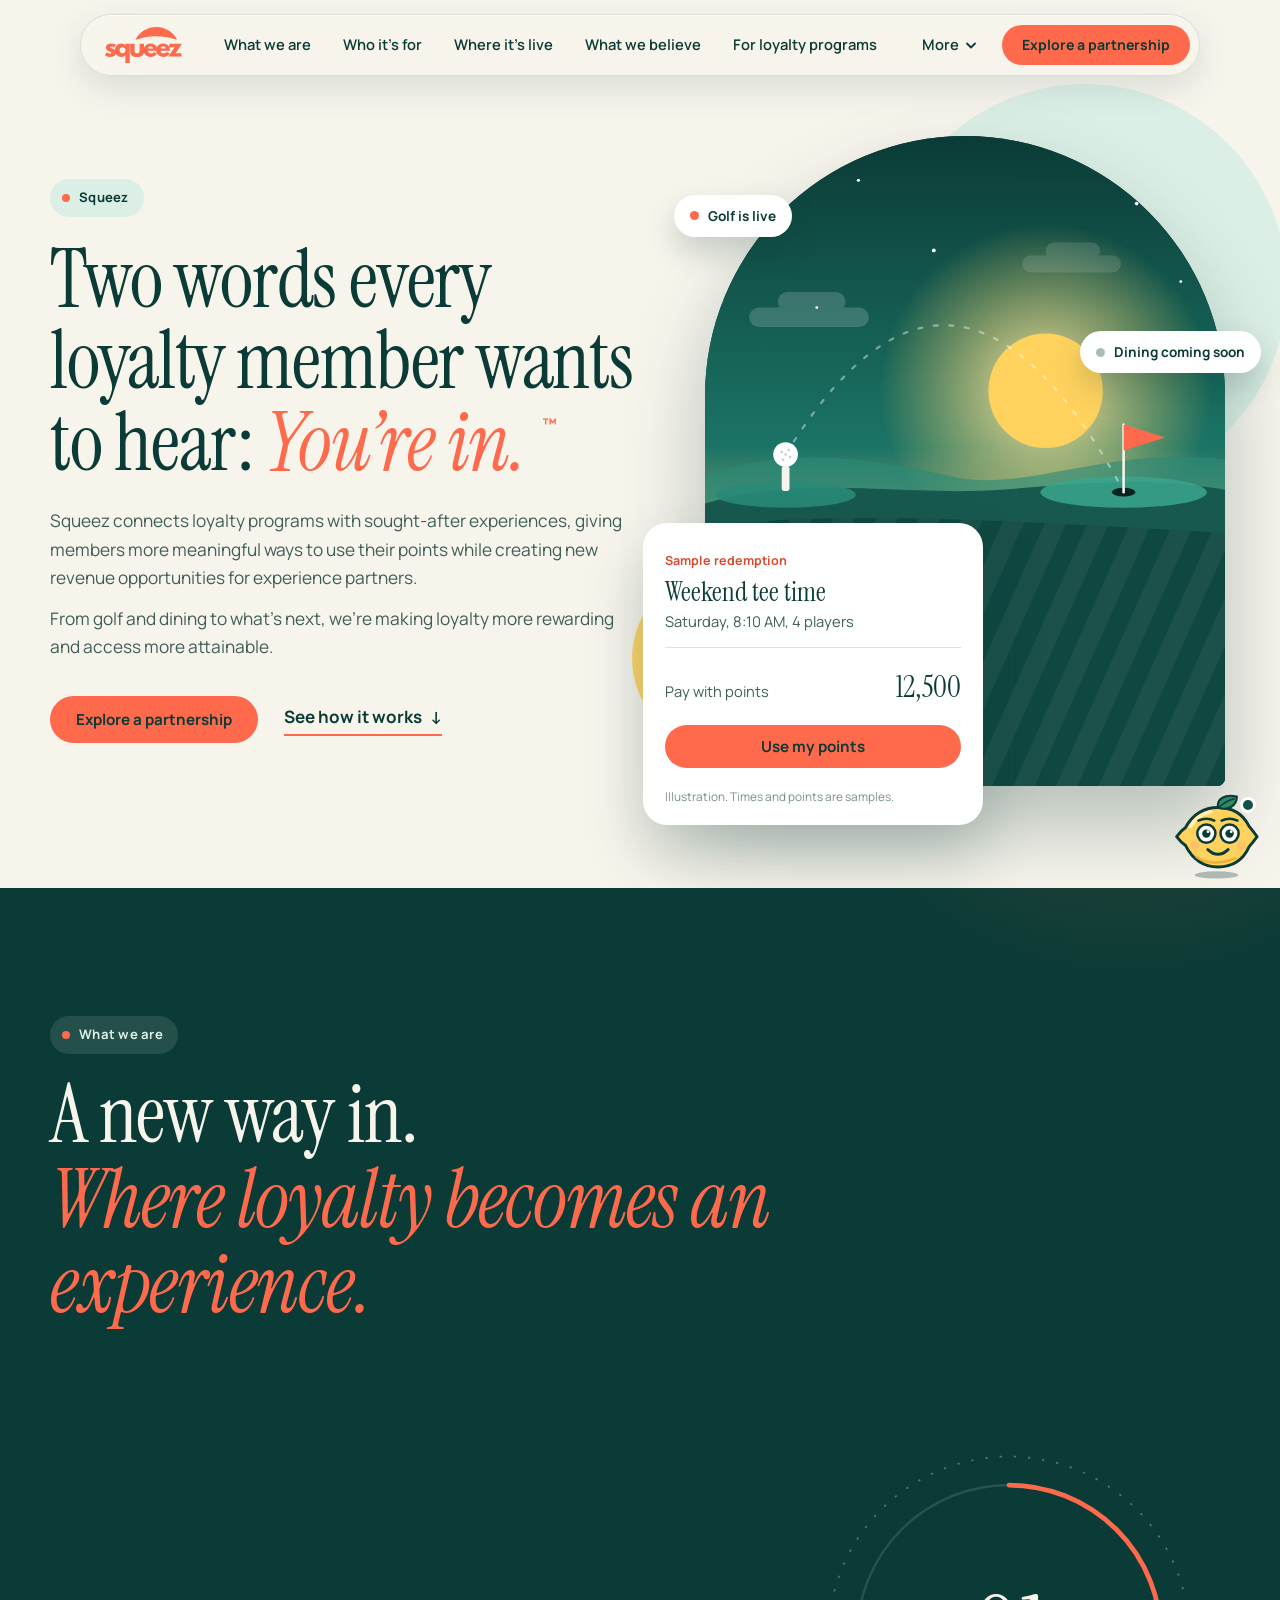
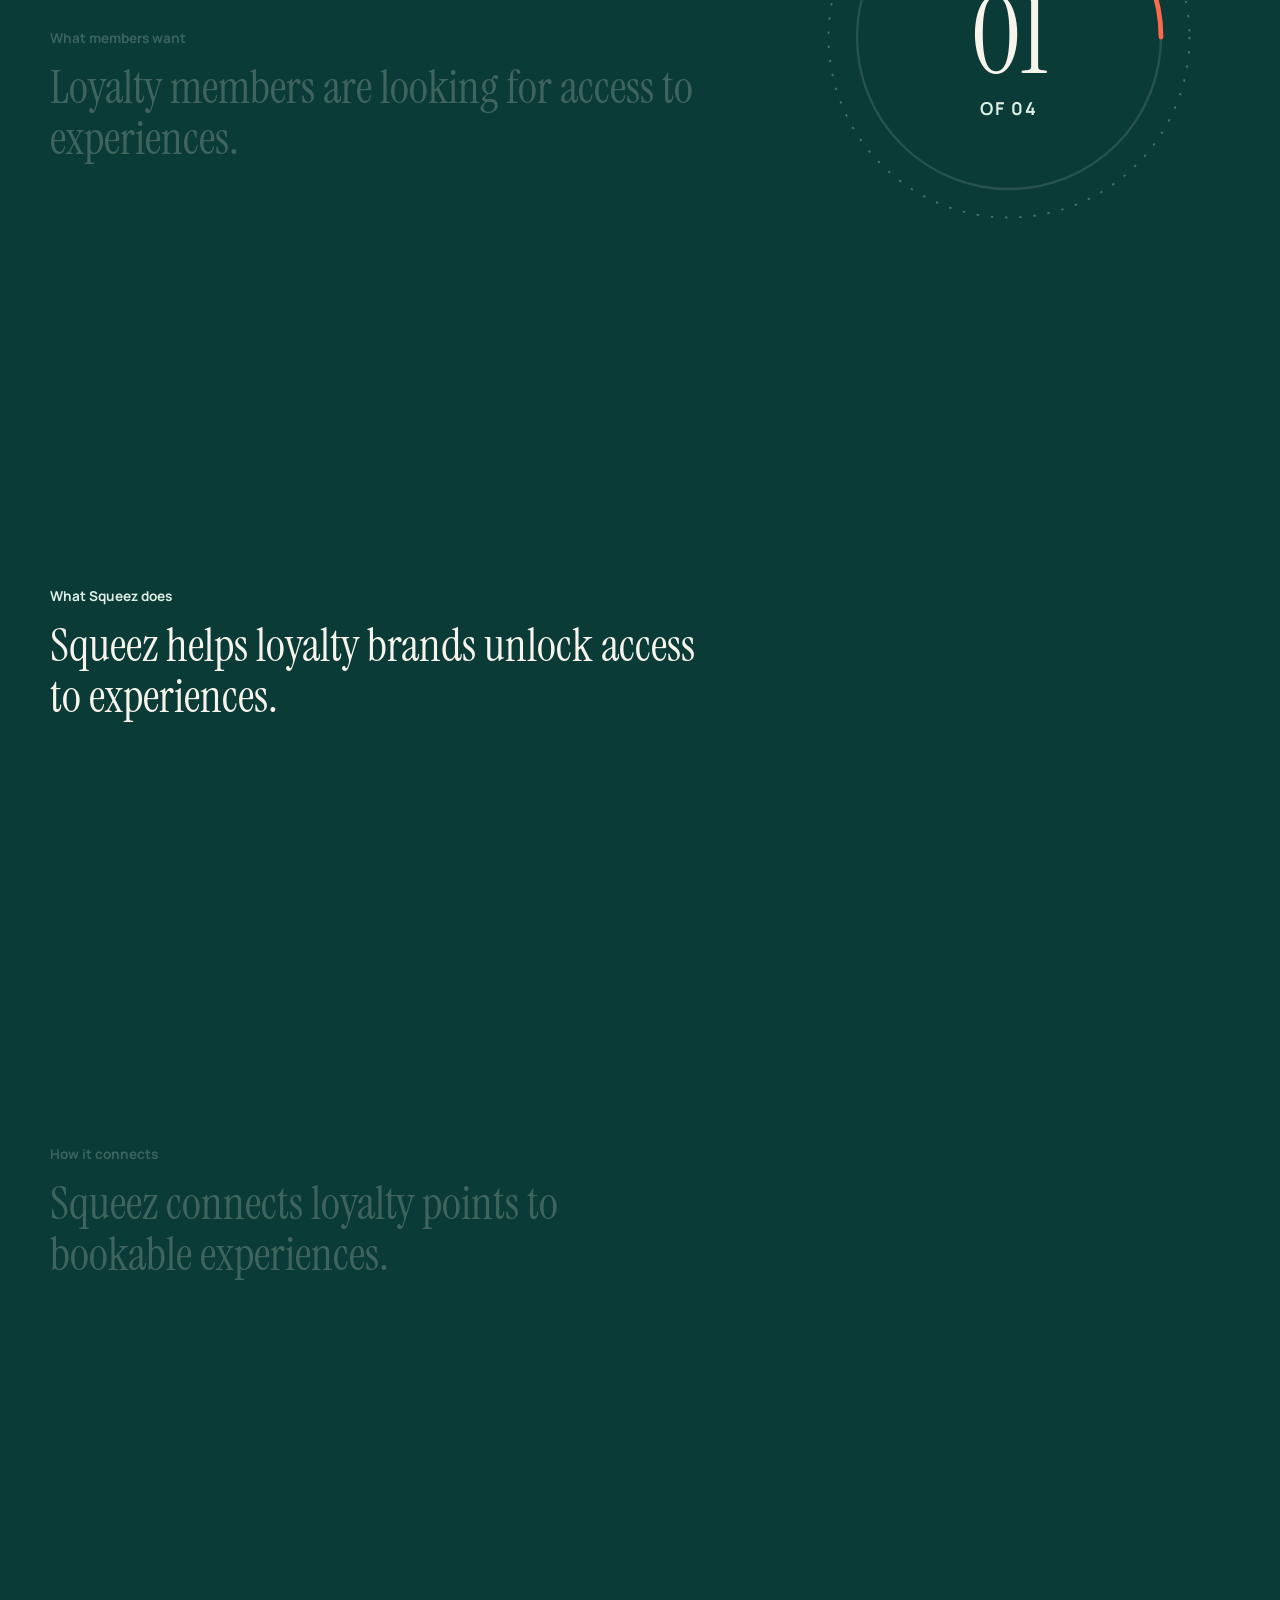
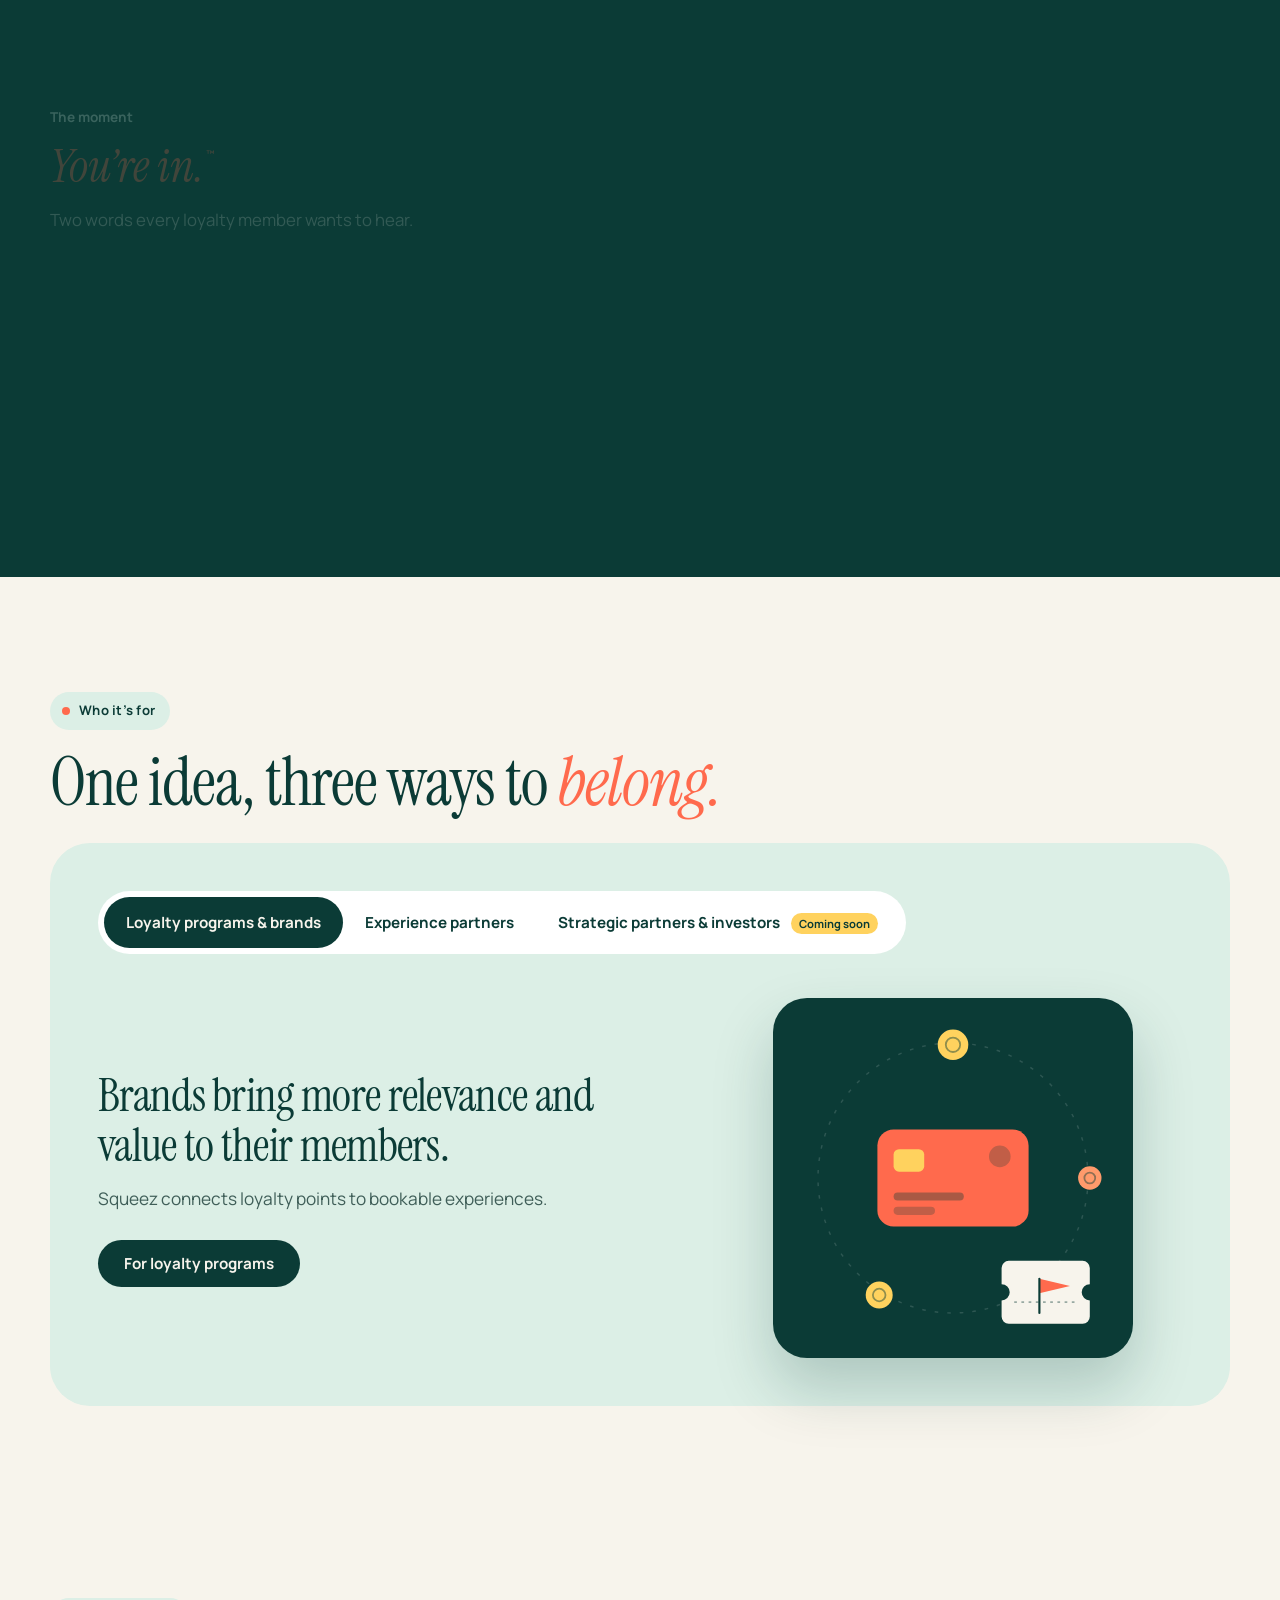
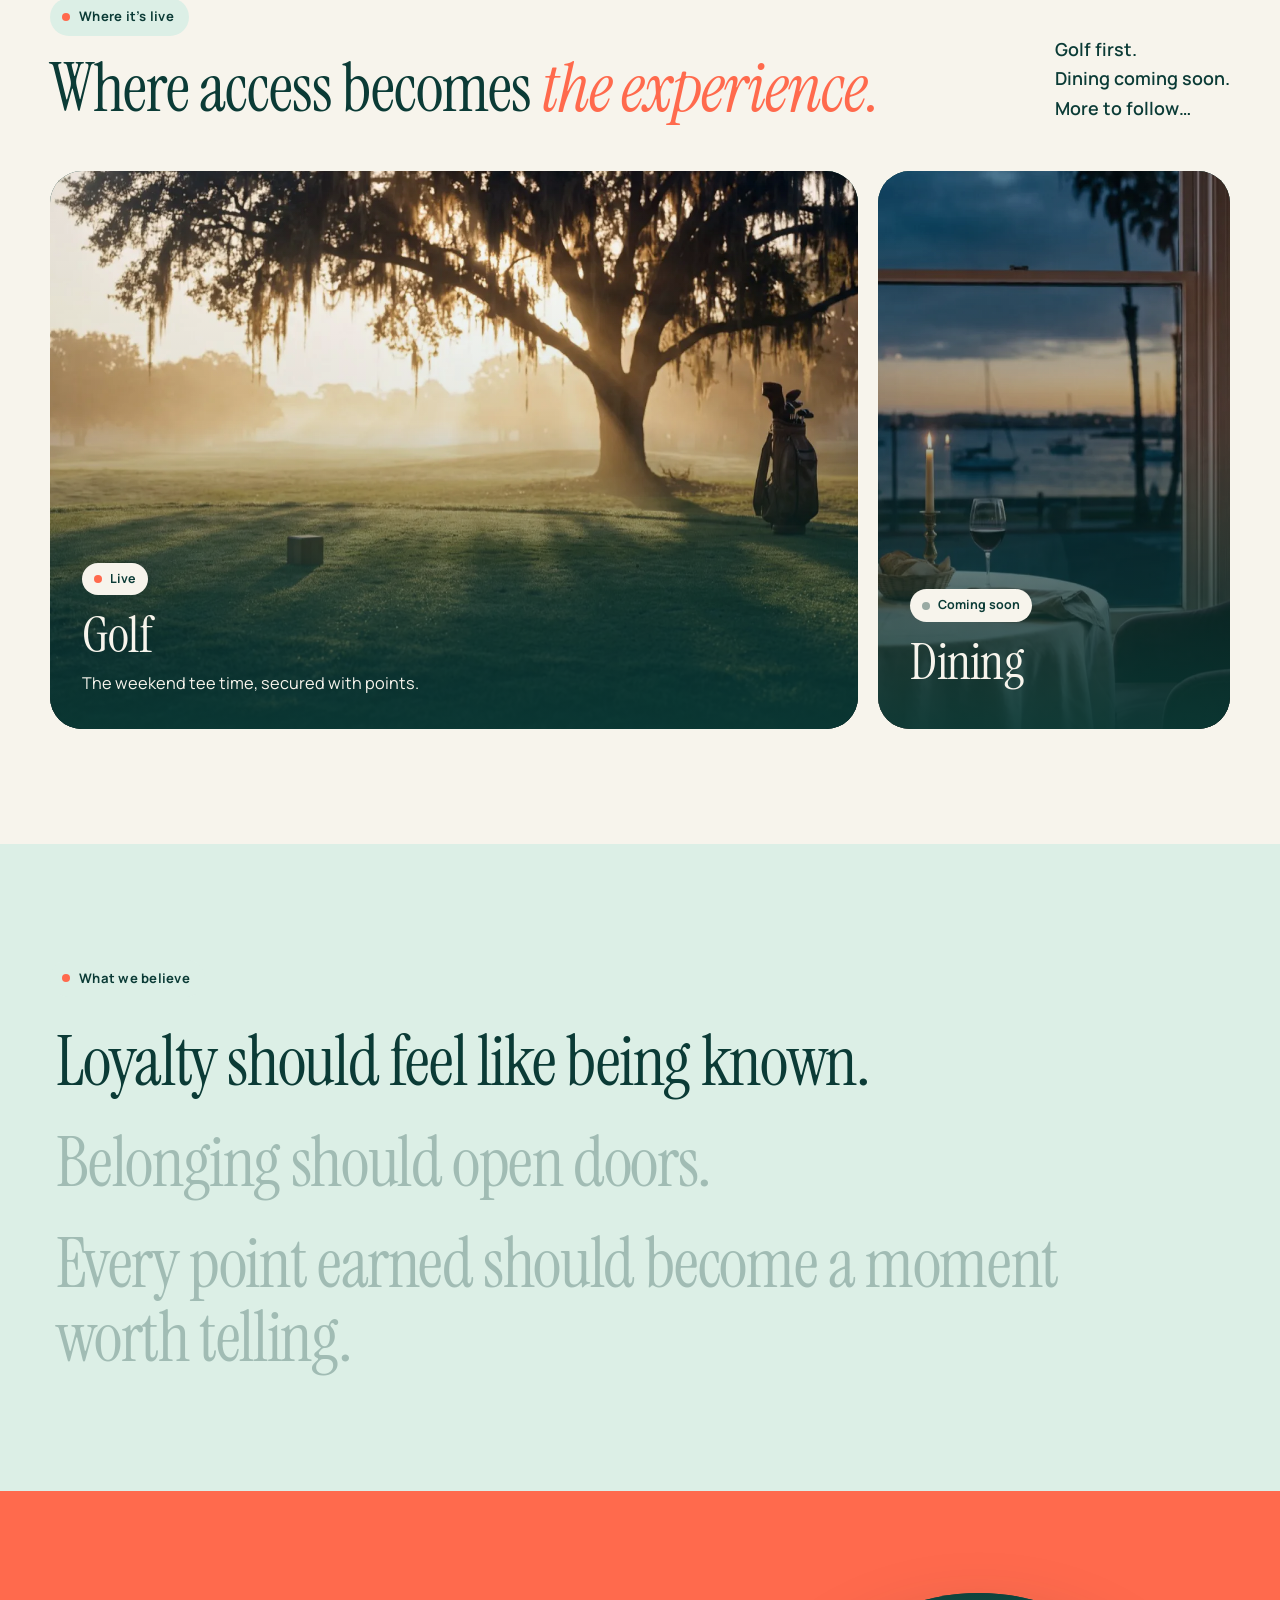
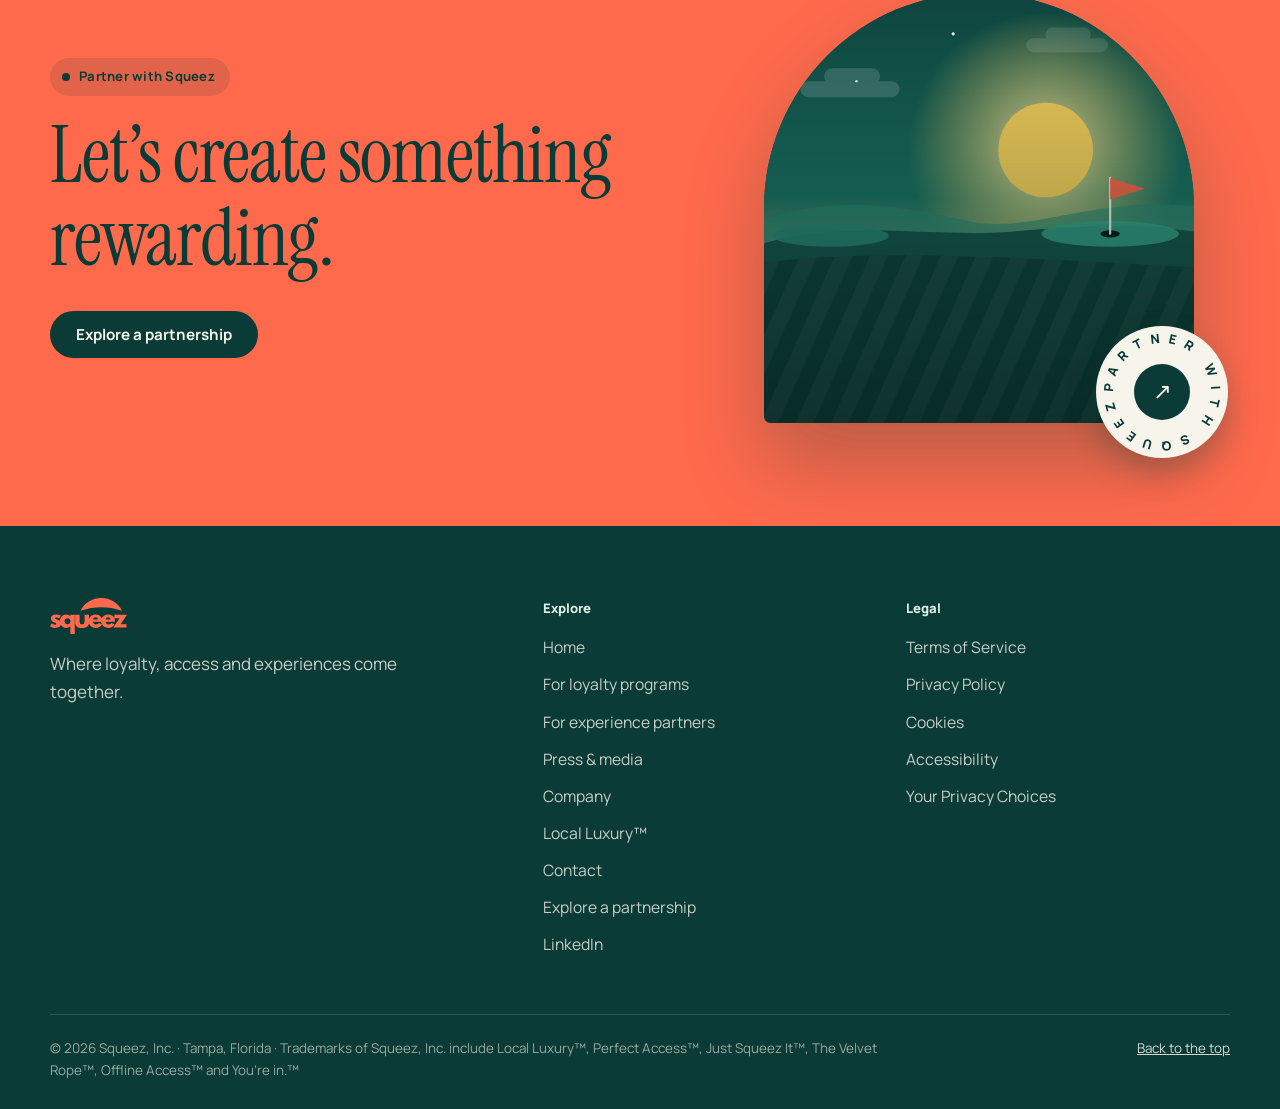
==== commit ceb7e9c9: "Replace photos with animated scenes (hero, who it's for, closing) - Hero: animated golf scene; the b" ====
--- a/index.html
+++ b/index.html
@@ -13,7 +13,6 @@
 <link rel="preconnect" href="https://fonts.googleapis.com">
 <link rel="preconnect" href="https://fonts.gstatic.com" crossorigin>
 <link href="https://fonts.googleapis.com/css2?family=Instrument+Serif:ital@0;1&family=Manrope:wght@400;500;600;700;800&display=swap" rel="stylesheet">
-<link rel="preload" as="image" href="assets/img/hero-poster.jpg" fetchpriority="high">
 <script>document.documentElement.classList.add('js')</script>
 <link rel="stylesheet" href="assets/mascot/mascot.css">
 <style>
@@ -112,8 +111,38 @@
 .blob{position:absolute;width:78%;aspect-ratio:1;right:-12%;top:-8%;border-radius:50%;background:var(--mint);z-index:-1;animation:float 9s ease-in-out infinite alternate}
 .blob.two{width:34%;left:-14%;right:auto;top:auto;bottom:6%;background:var(--sun);opacity:.9;animation-duration:7s}
 @keyframes float{from{transform:translate(0,0)}to{transform:translate(0,-18px)}}
-.arch{position:relative;overflow:hidden;border-radius:999px 999px 30px 30px;aspect-ratio:4/5;background:var(--ink);box-shadow:0 40px 80px rgba(11,59,54,.28)}
-.arch img{width:100%;height:100%;object-fit:cover;object-position:60% 50%;animation:kb 26s ease-in-out infinite alternate}
+.arch{position:relative;overflow:hidden;border-radius:999px 999px 30px 30px;aspect-ratio:4/5;background:#0B3B36;box-shadow:0 40px 80px rgba(11,59,54,.28)}
+.scene{position:absolute;inset:0;width:100%;height:100%;display:block}
+.scene .tb{transform-box:fill-box;transform-origin:center}
+.scene .sun-glow{animation:sunpulse 7s ease-in-out infinite alternate}
+@keyframes sunpulse{from{transform:scale(.94);opacity:.8}to{transform:scale(1.08);opacity:1}}
+.scene .sun-core{animation:sunrise 14s ease-in-out infinite alternate}
+@keyframes sunrise{from{transform:translateY(9px)}to{transform:translateY(-11px)}}
+.scene .cloud{fill:#fff;opacity:.17;animation:cloudmove 48s linear infinite alternate}
+.scene .c2{animation-duration:64s;opacity:.12}
+@keyframes cloudmove{from{transform:translateX(-34px)}to{transform:translateX(48px)}}
+.scene .tw{animation:twinkle 3.2s ease-in-out infinite}.scene .t2{animation-delay:-1.1s}.scene .t3{animation-delay:-2.2s}
+@keyframes twinkle{0%,100%{opacity:.12}50%{opacity:.95}}
+.scene .hills-back{animation:sway 18s ease-in-out infinite alternate}
+@keyframes sway{from{transform:translateX(-9px)}to{transform:translateX(9px)}}
+.scene .flag{transform-box:fill-box;transform-origin:0 50%;animation:wave 2.2s ease-in-out infinite alternate}
+@keyframes wave{from{transform:skewY(-7deg) scaleX(1)}to{transform:skewY(7deg) scaleX(.86)}}
+.scene.cheer .flag{animation-duration:.45s}
+.scene .traj{fill:none;stroke:#fff;stroke-opacity:.42;stroke-width:1.7;stroke-dasharray:3 9;stroke-linecap:round;animation:flowd 2.4s linear infinite}
+@keyframes flowd{to{stroke-dashoffset:-48}}
+.scene .ball-idle{animation:ballbob 2.4s ease-in-out infinite alternate}
+@keyframes ballbob{to{transform:translateY(-3px)}}
+.scene .pt{fill:#FF6A4D;opacity:0;animation:riseup 7s ease-in infinite}
+.scene .p2{animation-delay:-1.8s}.scene .p3{animation-delay:-3.4s}.scene .p4{animation-delay:-5s}.scene .p5{animation-delay:-6.2s}
+@keyframes riseup{0%{transform:translateY(0) scale(.6);opacity:0}15%{opacity:.9}100%{transform:translateY(-250px) scale(1);opacity:0}}
+.scene .ring{fill:none;stroke:#FFE9A8;stroke-width:2;opacity:0;transform-box:fill-box;transform-origin:center}
+.scene.landed .ring{animation:ringout 1.3s var(--out) forwards}
+.scene.landed .r2{animation-delay:.12s}.scene.landed .r3{animation-delay:.24s}
+@keyframes ringout{0%{transform:scale(.4);opacity:.95}100%{transform:scale(9);opacity:0}}
+.scene .sp{opacity:0}
+.scene.landed .sp{animation:spark 1.1s var(--out) forwards}
+@keyframes spark{0%{transform:translate(0,0) scale(1);opacity:1}100%{transform:translate(var(--dx),var(--dy)) scale(.2);opacity:0}}
+.cta-art .arch::after{content:"";position:absolute;inset:0;background:linear-gradient(180deg,rgba(11,59,54,.05),rgba(11,59,54,.5));mix-blend-mode:multiply;pointer-events:none}
 @keyframes kb{from{transform:scale(1.02)}to{transform:scale(1.14) translate(-1.5%,-1%)}}
 .chip{position:absolute;display:inline-flex;align-items:center;gap:9px;background:var(--white);color:var(--ink);font-weight:700;font-size:.85rem;padding:10px 16px;border-radius:999px;box-shadow:0 14px 30px rgba(11,59,54,.2);animation:float 6s ease-in-out infinite alternate}
 .chip i{width:9px;height:9px;border-radius:50%;background:var(--coral);animation:pulse 1.8s ease-in-out infinite}
@@ -189,13 +218,43 @@
 .tp h3{font-size:clamp(1.9rem,3.6vw,3rem);line-height:1.1}
 .tp p{margin-top:14px;max-width:30em;font-size:1.08rem}
 .tp .actions{margin-top:26px}
-.art{justify-self:center;width:min(100%,300px);aspect-ratio:1;position:relative}
-.art svg{width:100%;height:100%;overflow:visible}
-.art .f1{fill:var(--coral)} .art .f2{fill:var(--ink)} .art .f3{fill:var(--sun)} .art .f4{fill:var(--white)}
-.art .st{fill:none;stroke:var(--ink);stroke-width:2.5;stroke-dasharray:5 9}
-.a-float{animation:float 6s ease-in-out infinite alternate}
-.a-float.d2{animation-duration:8s;animation-delay:-2s}.a-float.d3{animation-duration:7s;animation-delay:-4s}
-.a-turn{transform-origin:150px 150px;animation:spinr 30s linear infinite}
+.art{justify-self:center;width:min(100%,360px);aspect-ratio:1;position:relative;border-radius:34px;background:var(--ink);overflow:hidden;box-shadow:0 30px 60px rgba(11,59,54,.22)}
+.art svg{position:absolute;inset:0;width:100%;height:100%}
+.ill .halo{fill:none;stroke:rgba(255,255,255,.14);stroke-width:1.6;stroke-dasharray:4 10;transform-origin:200px 200px;animation:spinr 40s linear infinite}
+.ill .orbit{transform-origin:200px 200px;animation:spinr 15s linear infinite}
+.ill .o2{animation-duration:22s;animation-direction:reverse}.ill .o3{animation-duration:28s}
+.ill .coin{fill:#FFD25E}.ill .coin.sun{fill:#FF9A6B}.ill .coin-in{fill:none;stroke:#0B3B36;stroke-width:2;opacity:.45}
+.ill .tilt{transform-origin:200px 200px;animation:tilt 6s ease-in-out infinite alternate}
+@keyframes tilt{from{transform:rotate(-7deg) translateY(5px)}to{transform:rotate(7deg) translateY(-7px)}}
+.ill .flycoin{fill:#FFD25E;opacity:0;animation:coinfly 6s ease-in infinite}
+@keyframes coinfly{0%,38%{transform:translate(0,0) scale(1);opacity:0}42%{opacity:1}58%{transform:translate(96px,86px) scale(.7);opacity:1}62%,100%{transform:translate(104px,92px) scale(.3);opacity:0}}
+.ill .ticket{transform-box:fill-box;transform-origin:center;animation:ticketpop 6s var(--spring) infinite}
+@keyframes ticketpop{0%,50%{transform:scale(0) rotate(-12deg);opacity:0}60%{transform:scale(1.12) rotate(4deg);opacity:1}66%,90%{transform:scale(1) rotate(0);opacity:1}100%{transform:scale(.9);opacity:0}}
+.ill .rw{fill:rgba(255,255,255,.1)}.ill .rw.base{fill:rgba(255,255,255,.1)}
+.ill .rw-sun{fill:#FFD25E;transform-box:fill-box;transform-origin:0 50%;animation:erode 9s ease-in-out infinite}
+@keyframes erode{0%{transform:scaleX(1);opacity:1}46%{transform:scaleX(.5)}56%,92%{transform:scaleX(.5);opacity:1}100%{transform:scaleX(.5);opacity:0}}
+.ill .rw-fill{fill:#FF6A4D;transform-box:fill-box;transform-origin:0 50%;transform:scaleX(0);animation:fillrow 9s var(--ease) infinite}
+@keyframes fillrow{0%,58%{transform:scaleX(0)}68%,92%{transform:scaleX(1);opacity:1}100%{transform:scaleX(1);opacity:0}}
+.ill .member{animation:memberin 9s var(--spring) infinite}
+@keyframes memberin{0%,48%{transform:translateX(140px);opacity:0}58%{transform:translateX(0);opacity:1}92%{transform:translateX(0);opacity:1}100%{transform:translateX(0);opacity:0}}
+.ill .tick{fill:none;stroke:#0B3B36;stroke-width:3.4;stroke-linecap:round;stroke-linejoin:round;stroke-dasharray:44;stroke-dashoffset:44;animation:tickdraw 9s ease infinite}
+@keyframes tickdraw{0%,70%{stroke-dashoffset:44;opacity:1}78%,92%{stroke-dashoffset:0;opacity:1}100%{stroke-dashoffset:0;opacity:0}}
+.ill .t-open{animation:topen 9s ease infinite}
+@keyframes topen{0%,66%{fill:#0B3B36}72%,92%{fill:#0B3B36}}
+.ill .bar{fill:#FF6A4D;transform-box:fill-box;transform-origin:50% 100%;animation:bargrow 9s ease-in-out infinite}
+.ill .b2{fill:#FFD25E;animation-delay:.25s}.ill .b3{animation-delay:.5s}.ill .b4{fill:#DCEFE6;animation-delay:.75s}
+@keyframes bargrow{0%,55%{transform:scaleY(.25)}72%{transform:scaleY(1)}92%{transform:scaleY(1)}100%{transform:scaleY(.25)}}
+.ill .link{stroke:rgba(255,255,255,.35);stroke-width:1.6;stroke-dasharray:4 7;animation:flowd 2.6s linear infinite}
+.ill .slow{animation-duration:46s}
+.ill .node{fill:#F7F4EC}.ill .node.coral{fill:#FF6A4D}.ill .node.sun{fill:#FFD25E}
+.ill .node.soon{fill:none;stroke:#F7F4EC;stroke-width:2;stroke-dasharray:3 4}
+.ill .pulse{fill:none;stroke:#FFD25E;stroke-width:2;transform-box:fill-box;transform-origin:center;animation:pulsering 2.8s ease-out infinite}
+@keyframes pulsering{0%{transform:scale(.9);opacity:.9}100%{transform:scale(2.3);opacity:0}}
+.ill .trend{fill:none;stroke:#FF6A4D;stroke-width:4;stroke-linecap:round;stroke-dasharray:420;stroke-dashoffset:420;animation:draw2 6s ease-in-out infinite}
+@keyframes draw2{0%{stroke-dashoffset:420}60%,90%{stroke-dashoffset:0}100%{stroke-dashoffset:0;opacity:0}}
+.ill .trend-dot{fill:#FFD25E;opacity:0;animation:dotin 6s ease-in-out infinite}
+@keyframes dotin{0%,56%{opacity:0;transform:scale(0)}64%,90%{opacity:1;transform:scale(1)}100%{opacity:0}}
+.ill .trend-dot{transform-box:fill-box;transform-origin:center}
 
 /* ---------- where it's live: expanding panels ---------- */
 .live{padding-block:clamp(40px,6vw,90px) clamp(64px,9vw,128px)}
@@ -235,7 +294,7 @@
 .cta p{margin-top:16px;max-width:28em;font-weight:600}
 .cta-art{position:relative;justify-self:center;width:min(100%,430px)}
 .cta-art .arch{aspect-ratio:1;border-radius:999px 999px 30px 30px}
-.badge{position:absolute;right:-8%;bottom:-8%;width:132px;height:132px}
+.badge{position:absolute;right:-8%;bottom:-8%;width:132px;height:132px;border-radius:50%;background:var(--paper);box-shadow:0 14px 30px rgba(11,59,54,.28)}
 .badge svg{width:100%;height:100%;animation:spinr 18s linear infinite}
 .badge text{font-family:var(--sans);font-weight:800;font-size:13.5px;letter-spacing:.16em;fill:var(--ink)}
 .badge .core{position:absolute;inset:0;display:grid;place-items:center}
@@ -363,7 +422,43 @@
 
     <div class="hero-visual">
       <span class="blob" aria-hidden="true"></span><span class="blob two" aria-hidden="true"></span>
-      <div class="arch rv" style="--d:200ms"><img src="assets/img/hero-poster.jpg" width="1920" height="1080" alt="" fetchpriority="high" decoding="async"></div>
+      <div class="arch rv" id="heroScene" style="--d:200ms" aria-hidden="true">
+        <svg class="scene" viewBox="0 0 400 500" preserveAspectRatio="xMidYMid slice" focusable="false">
+          <defs>
+            <linearGradient id="skyG" x1="0" y1="0" x2="0" y2="1"><stop offset="0" stop-color="#0B3B36"/><stop offset=".48" stop-color="#1B7466"/><stop offset=".74" stop-color="#F4C877"/><stop offset="1" stop-color="#FF9A6B"/></linearGradient>
+            <radialGradient id="sunG"><stop offset="0" stop-color="#FFE9A8" stop-opacity=".95"/><stop offset="1" stop-color="#FFD25E" stop-opacity="0"/></radialGradient>
+            <pattern id="mow" width="30" height="30" patternUnits="userSpaceOnUse" patternTransform="rotate(24)"><rect width="15" height="30" fill="#fff" opacity=".055"/></pattern>
+          </defs>
+          <rect width="400" height="500" fill="url(#skyG)"/>
+          <g class="stars" fill="#fff"><circle class="tw" cx="52" cy="64" r="1.6"/><circle class="tw t2" cx="118" cy="34" r="1.2"/><circle class="tw t3" cx="176" cy="88" r="1.5"/><circle class="tw" cx="332" cy="52" r="1.4"/><circle class="tw t2" cx="366" cy="112" r="1.1"/><circle class="tw t3" cx="86" cy="132" r="1.1"/></g>
+          <g class="sun">
+            <circle class="sun-glow tb" cx="262" cy="196" r="128" fill="url(#sunG)"/>
+            <circle class="sun-core tb" cx="262" cy="196" r="44" fill="#FFD25E"/>
+          </g>
+          <g class="cloud c1"><rect x="34" y="132" width="92" height="15" rx="7.5"/><rect x="56" y="120" width="52" height="15" rx="7.5"/></g>
+          <g class="cloud c2"><rect x="244" y="92" width="76" height="13" rx="6.5"/><rect x="262" y="82" width="42" height="13" rx="6.5"/></g>
+          <path class="hills-back" d="M-20 270 C50 236 120 246 190 262 C250 276 320 232 420 252 V520 H-20Z" fill="#2A8A78" opacity=".6"/>
+          <path d="M-10 286 C70 258 150 278 230 272 C300 266 350 262 410 274 V520 H-10Z" fill="#17594F"/>
+          <ellipse cx="322" cy="274" rx="64" ry="12" fill="#3AA68C" opacity=".85"/>
+          <ellipse cx="62" cy="276" rx="54" ry="10" fill="#2A8A78" opacity=".9"/>
+          <ellipse cx="322" cy="274" rx="9" ry="3.4" fill="#06231F"/>
+          <line x1="322" y1="274" x2="322" y2="222" stroke="#F7F4EC" stroke-width="2" stroke-linecap="round"/>
+          <path class="flag" d="M322 222 L354 232 L322 242 Z" fill="#FF6A4D"/>
+          <path d="M-10 302 C90 288 210 294 410 306 V520 H-10Z" fill="#0F4741"/>
+          <path d="M-10 302 C90 288 210 294 410 306 V520 H-10Z" fill="url(#mow)"/>
+          <path class="traj" d="M62 245 Q190 36 318 266"/>
+          <rect x="59" y="254" width="6" height="19" rx="2" fill="#F7F4EC"/>
+          <g id="trail" fill="#fff"><circle r="6"/><circle r="5"/><circle r="4"/><circle r="3.2"/><circle r="2.4"/></g>
+          <g id="ball" transform="translate(62,245)"><g class="ball-idle"><circle r="9.5" fill="#fff"/><circle cx="-3" cy="-2" r="1" fill="#C3D2CD"/><circle cx="2.5" cy="-3.5" r="1" fill="#C3D2CD"/><circle cx="3.5" cy="2" r="1" fill="#C3D2CD"/><circle cx="-2" cy="4" r="1" fill="#C3D2CD"/><circle cx="0" cy="0" r="1" fill="#C3D2CD"/></g></g>
+          <g id="burst" transform="translate(322,270)">
+            <circle class="ring r1" r="8"/><circle class="ring r2" r="8"/><circle class="ring r3" r="8"/>
+            <circle class="sp" r="3.4" fill="#FF6A4D" style="--dx:-64px;--dy:-46px"/><circle class="sp" r="2.8" fill="#FFD25E" style="--dx:-34px;--dy:-78px"/><circle class="sp" r="3.4" fill="#fff" style="--dx:6px;--dy:-90px"/>
+            <circle class="sp" r="2.8" fill="#FF6A4D" style="--dx:44px;--dy:-72px"/><circle class="sp" r="3.4" fill="#FFD25E" style="--dx:70px;--dy:-38px"/><circle class="sp" r="2.6" fill="#fff" style="--dx:-80px;--dy:-14px"/>
+            <circle class="sp" r="2.6" fill="#FFD25E" style="--dx:78px;--dy:-4px"/><circle class="sp" r="3" fill="#fff" style="--dx:-18px;--dy:-58px"/>
+          </g>
+          <g class="pts"><circle class="pt" cx="160" cy="496" r="5"/><circle class="pt p2" cx="230" cy="500" r="3.6"/><circle class="pt p3" cx="300" cy="494" r="4.6"/><circle class="pt p4" cx="90" cy="498" r="3.4"/><circle class="pt p5" cx="360" cy="500" r="3.8"/></g>
+        </svg>
+      </div>
       <span class="chip a" aria-hidden="true"><i></i>Golf is live</span>
       <span class="chip b" aria-hidden="true"><i></i>Dining coming soon</span>
 
@@ -440,12 +535,14 @@
             <p>Squeez connects loyalty points to bookable experiences.</p>
             <div class="actions"><a class="btn" href="https://www.trysqueez.com/loyalty-programs">For loyalty programs</a></div>
           </div>
-          <div class="art" aria-hidden="true"><svg viewBox="0 0 300 300">
-            <circle class="st a-turn" cx="150" cy="150" r="132"/>
-            <g class="a-float"><circle class="f1" cx="105" cy="130" r="62"/></g>
-            <g class="a-float d2"><circle class="f3" cx="170" cy="105" r="48"/></g>
-            <g class="a-float d3"><circle class="f2" cx="168" cy="180" r="58"/></g>
-            <text x="168" y="190" text-anchor="middle" font-family="Instrument Serif,serif" font-style="italic" font-size="34" fill="#F7F4EC">points</text>
+          <div class="art" aria-hidden="true"><svg class="ill" viewBox="0 0 400 400" focusable="false">
+            <circle class="halo" cx="200" cy="200" r="150"/>
+            <g class="orbit o1"><circle class="coin" cx="200" cy="52" r="17"/><circle class="coin-in" cx="200" cy="52" r="8"/></g>
+            <g class="orbit o2"><circle class="coin sun" cx="352" cy="200" r="13"/><circle class="coin-in" cx="352" cy="200" r="6"/></g>
+            <g class="orbit o3"><circle class="coin" cx="118" cy="330" r="15"/><circle class="coin-in" cx="118" cy="330" r="7"/></g>
+            <g class="tilt"><rect x="116" y="146" width="168" height="108" rx="18" fill="#FF6A4D"/><rect x="134" y="168" width="34" height="25" rx="6" fill="#FFD25E"/><rect x="134" y="216" width="78" height="9" rx="4.5" fill="#0B3B36" opacity=".35"/><rect x="134" y="232" width="46" height="9" rx="4.5" fill="#0B3B36" opacity=".25"/><circle cx="252" cy="176" r="12" fill="#0B3B36" opacity=".25"/></g>
+            <circle class="flycoin" cx="214" cy="222" r="9"/>
+            <g class="ticket"><path d="M262 292 h82 a8 8 0 0 1 8 8 v18 a9 9 0 0 0 0 18 v18 a8 8 0 0 1 -8 8 h-82 a8 8 0 0 1 -8 -8 v-18 a9 9 0 0 0 0 -18 v-18 a8 8 0 0 1 8 -8z" fill="#F7F4EC"/><line x1="268" y1="338" x2="338" y2="338" stroke="#0B3B36" stroke-width="2" stroke-dasharray="3 5" opacity=".4"/><path d="M296 312 l34 8 -34 8z" fill="#FF6A4D"/><line x1="296" y1="312" x2="296" y2="350" stroke="#0B3B36" stroke-width="2.4" stroke-linecap="round"/></g>
           </svg></div>
         </div>
         <div class="tp" role="tabpanel" id="p-experience" aria-labelledby="t-experience" data-k="experience" hidden>
@@ -454,11 +551,17 @@
             <p>Squeez connects loyalty points to bookable experiences.</p>
             <div class="actions"><a class="btn" href="https://www.trysqueez.com/experience-partners">For experience partners</a></div>
           </div>
-          <div class="art" aria-hidden="true"><svg viewBox="0 0 300 300">
-            <circle class="st a-turn" cx="150" cy="150" r="132"/>
-            <g class="a-float"><path class="f2" d="M70 250 V140 a80 80 0 0 1 160 0 V250 Z"/></g>
-            <g class="a-float d2"><path class="f3" d="M104 250 V146 a46 46 0 0 1 92 0 V250 Z"/></g>
-            <g class="a-float d3"><circle class="f1" cx="150" cy="196" r="14"/></g>
+          <div class="art" aria-hidden="true"><svg class="ill" viewBox="0 0 400 400" focusable="false">
+            <g transform="translate(46,52)" font-family="Manrope,sans-serif" font-size="12" font-weight="700">
+              <g><rect class="rw" x="0" y="0" width="308" height="40" rx="20"/><text x="20" y="25" fill="#A9CFC3">3:40</text><rect x="86" y="16" width="120" height="8" rx="4" fill="#fff" opacity=".28"/></g>
+              <g><rect class="rw" x="0" y="58" width="308" height="40" rx="20"/><text x="20" y="83" fill="#A9CFC3">3:50</text><rect x="86" y="74" width="92" height="8" rx="4" fill="#fff" opacity=".28"/></g>
+              <g><rect class="rw base" x="0" y="116" width="308" height="40" rx="20"/><rect class="rw-sun" x="0" y="116" width="308" height="40" rx="20"/><rect class="rw-fill" x="0" y="116" width="308" height="40" rx="20"/><text x="20" y="141" fill="#0B3B36" class="t-open">4:10</text>
+                <g class="member"><rect x="190" y="121" width="108" height="30" rx="15" fill="#fff"/><circle cx="206" cy="136" r="7" fill="#FF6A4D"/><text x="220" y="141" fill="#0B3B36">Member</text></g>
+                <path class="tick" d="M276 136 l8 8 16 -18"/></g>
+              <g><rect class="rw" x="0" y="174" width="308" height="40" rx="20"/><text x="20" y="199" fill="#A9CFC3">4:20</text><rect x="86" y="190" width="104" height="8" rx="4" fill="#fff" opacity=".28"/></g>
+              <g><rect class="rw" x="0" y="232" width="308" height="40" rx="20"/><text x="20" y="257" fill="#A9CFC3">4:30</text><rect x="86" y="248" width="76" height="8" rx="4" fill="#fff" opacity=".28"/></g>
+            </g>
+            <g class="bars"><rect class="bar b1" x="62" y="344" width="22" height="30" rx="5"/><rect class="bar b2" x="96" y="344" width="22" height="30" rx="5"/><rect class="bar b3" x="130" y="344" width="22" height="30" rx="5"/><rect class="bar b4" x="164" y="344" width="22" height="30" rx="5"/></g>
           </svg></div>
         </div>
         <div class="tp" role="tabpanel" id="p-strategic" aria-labelledby="t-strategic" data-k="strategic" hidden>
@@ -467,11 +570,14 @@
             <p>If this is you, we would like to hear from you.</p>
             <div class="actions"><a class="btn coral" href="https://www.trysqueez.com/contact">Explore a partnership</a></div>
           </div>
-          <div class="art" aria-hidden="true"><svg viewBox="0 0 300 300">
-            <circle class="st a-turn" cx="150" cy="150" r="132"/>
-            <g class="a-float"><circle class="f4" cx="150" cy="150" r="70"/></g>
-            <g class="a-float d2"><circle class="f1" cx="196" cy="102" r="22"/></g>
-            <g class="a-float d3"><circle class="f3" cx="100" cy="206" r="16"/></g>
+          <div class="art" aria-hidden="true"><svg class="ill" viewBox="0 0 400 400" focusable="false">
+            <circle class="halo" cx="200" cy="170" r="128"/>
+            <g class="net"><g class="orbit slow">
+              <line class="link" x1="200" y1="170" x2="200" y2="52"/><line class="link l2" x1="200" y1="170" x2="312" y2="134"/><line class="link l3" x1="200" y1="170" x2="290" y2="262"/><line class="link l4" x1="200" y1="170" x2="110" y2="262"/><line class="link l5" x1="200" y1="170" x2="88" y2="134"/>
+              <circle class="node" cx="200" cy="52" r="13"/><circle class="node coral" cx="312" cy="134" r="11"/><circle class="node" cx="290" cy="262" r="13"/><circle class="node soon" cx="110" cy="262" r="12"/><circle class="node sun" cx="88" cy="134" r="10"/>
+            </g></g>
+            <circle class="pulse" cx="200" cy="170" r="30"/><circle cx="200" cy="170" r="28" fill="#FFD25E"/><circle cx="200" cy="170" r="12" fill="#0B3B36" opacity=".18"/>
+            <path class="trend" d="M44 352 C110 346 130 316 180 322 S262 284 304 262 S350 232 364 214"/><circle class="trend-dot" cx="364" cy="214" r="7"/>
           </svg></div>
         </div>
       </div>
@@ -520,9 +626,9 @@
       <a class="btn rv" style="--d:300ms" href="https://www.trysqueez.com/contact">Explore a partnership</a>
     </div>
     <div class="cta-art rv" style="--d:200ms">
-      <div class="arch"><img src="assets/img/clubhouse-dusk.webp" width="1600" height="900" loading="lazy" decoding="async" alt="A golf clubhouse glowing at dusk, framed by palm trees."></div>
+      <div class="arch" id="ctaScene" aria-hidden="true"></div>
       <div class="badge" aria-hidden="true">
-        <svg viewBox="0 0 140 140"><defs><path id="circ" d="M70 70 m-52 0 a52 52 0 1 1 104 0 a52 52 0 1 1 -104 0"/></defs><text><textPath href="#circ">PARTNER WITH SQUEEZ  PARTNER WITH SQUEEZ  </textPath></text></svg>
+        <svg viewBox="0 0 140 140"><defs><path id="circ" d="M70 70 m-52 0 a52 52 0 1 1 104 0 a52 52 0 1 1 -104 0"/></defs><text><textPath href="#circ" textLength="318" lengthAdjust="spacing">PARTNER WITH SQUEEZ</textPath></text></svg>
         <div class="core"><span>↗</span></div>
       </div>
     </div>
@@ -702,6 +808,56 @@
     b.appendChild(d); setTimeout(function () { d.remove(); }, 850);
   });
 
+  /* ---- hero scene: the golf ball is struck when the member uses points, and drops in as "You're in." lands ---- */
+  var Scene = (function () {
+    var svg = document.querySelector('#heroScene svg');
+    var NOOP = { fly: function () {}, reset: function () {}, clone: function () {} };
+    if (!svg) return NOOP;
+    var ball = svg.querySelector('#ball'), trail = [].slice.call(svg.querySelectorAll('#trail circle'));
+    var P0 = { x: 62, y: 245 }, P1 = { x: 190, y: 36 }, P2 = { x: 318, y: 266 }, HOLE = { x: 322, y: 274 }, raf = 0;
+    function pt(t) { var u = 1 - t; return { x: u * u * P0.x + 2 * u * t * P1.x + t * t * P2.x, y: u * u * P0.y + 2 * u * t * P1.y + t * t * P2.y }; }
+    function place(x, y, sc, rot) { ball.setAttribute('transform', 'translate(' + x.toFixed(1) + ',' + y.toFixed(1) + ') rotate(' + (rot || 0).toFixed(0) + ') scale(' + sc.toFixed(2) + ')'); }
+    function setTrail(t) {
+      trail.forEach(function (c, i) {
+        var p = pt(Math.max(0, t - (i + 1) * .05)); c.setAttribute('cx', p.x.toFixed(1)); c.setAttribute('cy', p.y.toFixed(1));
+        c.style.opacity = (t > .03 && t < 1) ? String(Math.max(0, .55 - i * .11)) : '0';
+      });
+    }
+    function land() {
+      svg.classList.add('landed', 'cheer'); setTrail(1);
+      if (reduce) { ball.style.opacity = '0'; return; }
+      var t0 = performance.now();
+      (function sink(now) {
+        var k = Math.min((now - t0) / 260, 1);
+        place(P2.x + (HOLE.x - P2.x) * k, P2.y + (HOLE.y - P2.y) * k, 1 - .85 * k, 0); ball.style.opacity = String(1 - k);
+        if (k < 1) raf = requestAnimationFrame(sink);
+      })(t0);
+      setTimeout(function () { svg.classList.remove('cheer'); }, 1800);
+    }
+    function fly(ms) {
+      cancelAnimationFrame(raf); svg.classList.remove('landed');
+      if (reduce) { land(); return; }
+      var t0 = performance.now();
+      (function step(now) {
+        var k = Math.min((now - t0) / ms, 1), p = pt(k); place(p.x, p.y, 1, k * 560); setTrail(k);
+        if (k < 1) raf = requestAnimationFrame(step); else land();
+      })(t0);
+    }
+    function reset() {
+      cancelAnimationFrame(raf); svg.classList.remove('landed', 'cheer'); place(P0.x, P0.y, 1, 0); setTrail(0); ball.style.opacity = '1';
+      if (!reduce && ball.animate) ball.animate([{ opacity: 0 }, { opacity: 1 }], { duration: 600, easing: 'ease-out' });
+    }
+    /* the closing section shows the same scene (no ball), so the page needs no second picture */
+    function clone() {
+      var dst = document.getElementById('ctaScene'); if (!dst || dst.firstChild) return;
+      var c = svg.cloneNode(true);
+      c.querySelectorAll('#ball, #trail, #burst, .pts, .traj, rect[width="6"]').forEach(function (n) { n.remove(); });
+      dst.appendChild(c);
+    }
+    return { fly: fly, reset: reset, clone: clone };
+  })();
+  Scene.clone();
+
   /* ---- the member moment: points become an experience ("You're in.") ---- */
   var mEl = $('moment'), mBtnEl = $('mBtn'), SAMPLES = [
     { meta: 'Saturday, 8:10 AM, 4 players', pts: 12500 },
@@ -716,6 +872,7 @@
     (function s(t) { var k = Math.min((t - t0) / 900, 1), e = 1 - Math.pow(1 - k, 3); el.textContent = Math.round(n * e).toLocaleString('en-US'); if (k < 1) requestAnimationFrame(s); })(t0);
   }
   function show() {
+    Scene.reset();
     var s = SAMPLES[mi % SAMPLES.length];
     mEl.classList.remove('is-working', 'is-done'); $('mMeta').textContent = s.meta; $('mDone').textContent = s.meta + '. Confirmed.';
     mBtnEl.disabled = false; mBtnEl.textContent = 'Use my points'; countTo($('mPts'), s.pts);
@@ -723,7 +880,7 @@
   }
   function work() {
     if (mEl.classList.contains('is-working') || mEl.classList.contains('is-done')) return;
-    clearAll(); mEl.classList.add('is-working'); mBtnEl.disabled = true; mBtnEl.textContent = 'Confirming…';
+    clearAll(); mEl.classList.add('is-working'); mBtnEl.disabled = true; mBtnEl.textContent = 'Confirming…'; Scene.fly(1300);
     later(done, reduce ? 200 : 1350);
   }
   function done() {
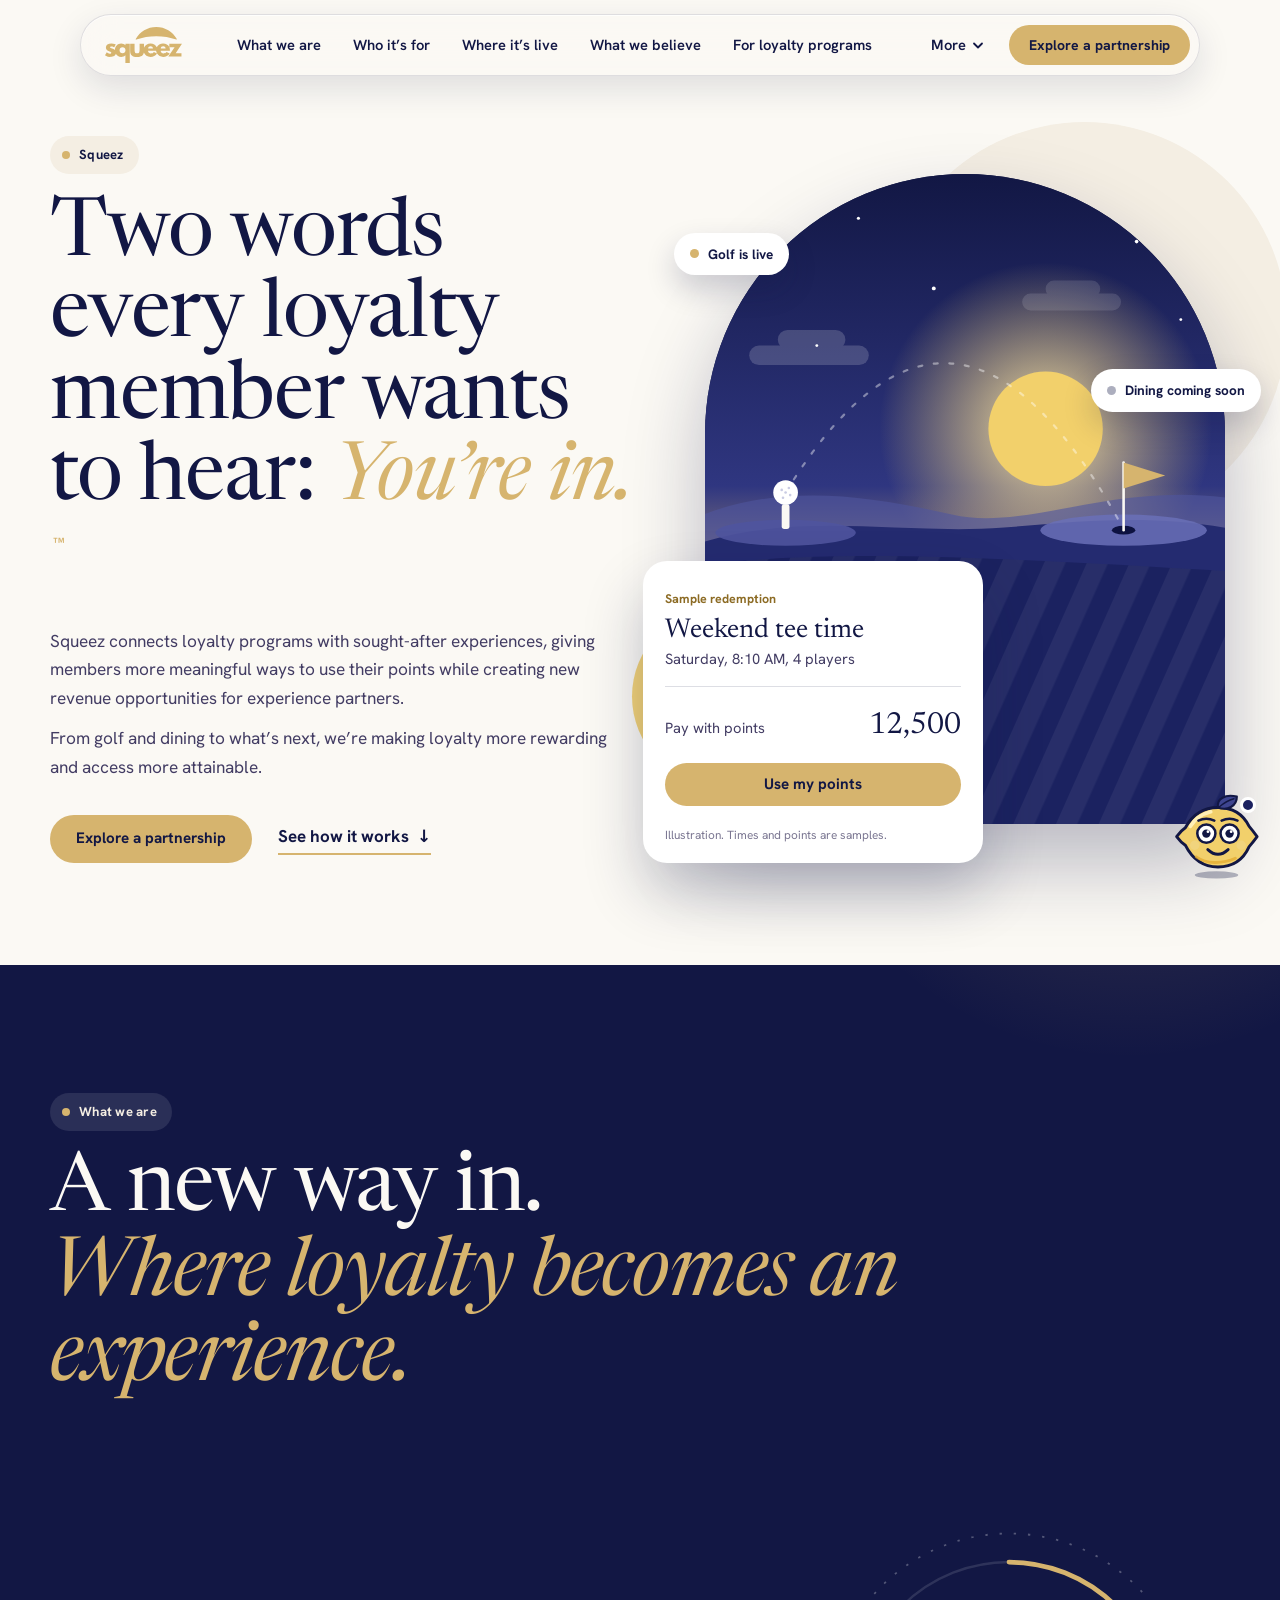
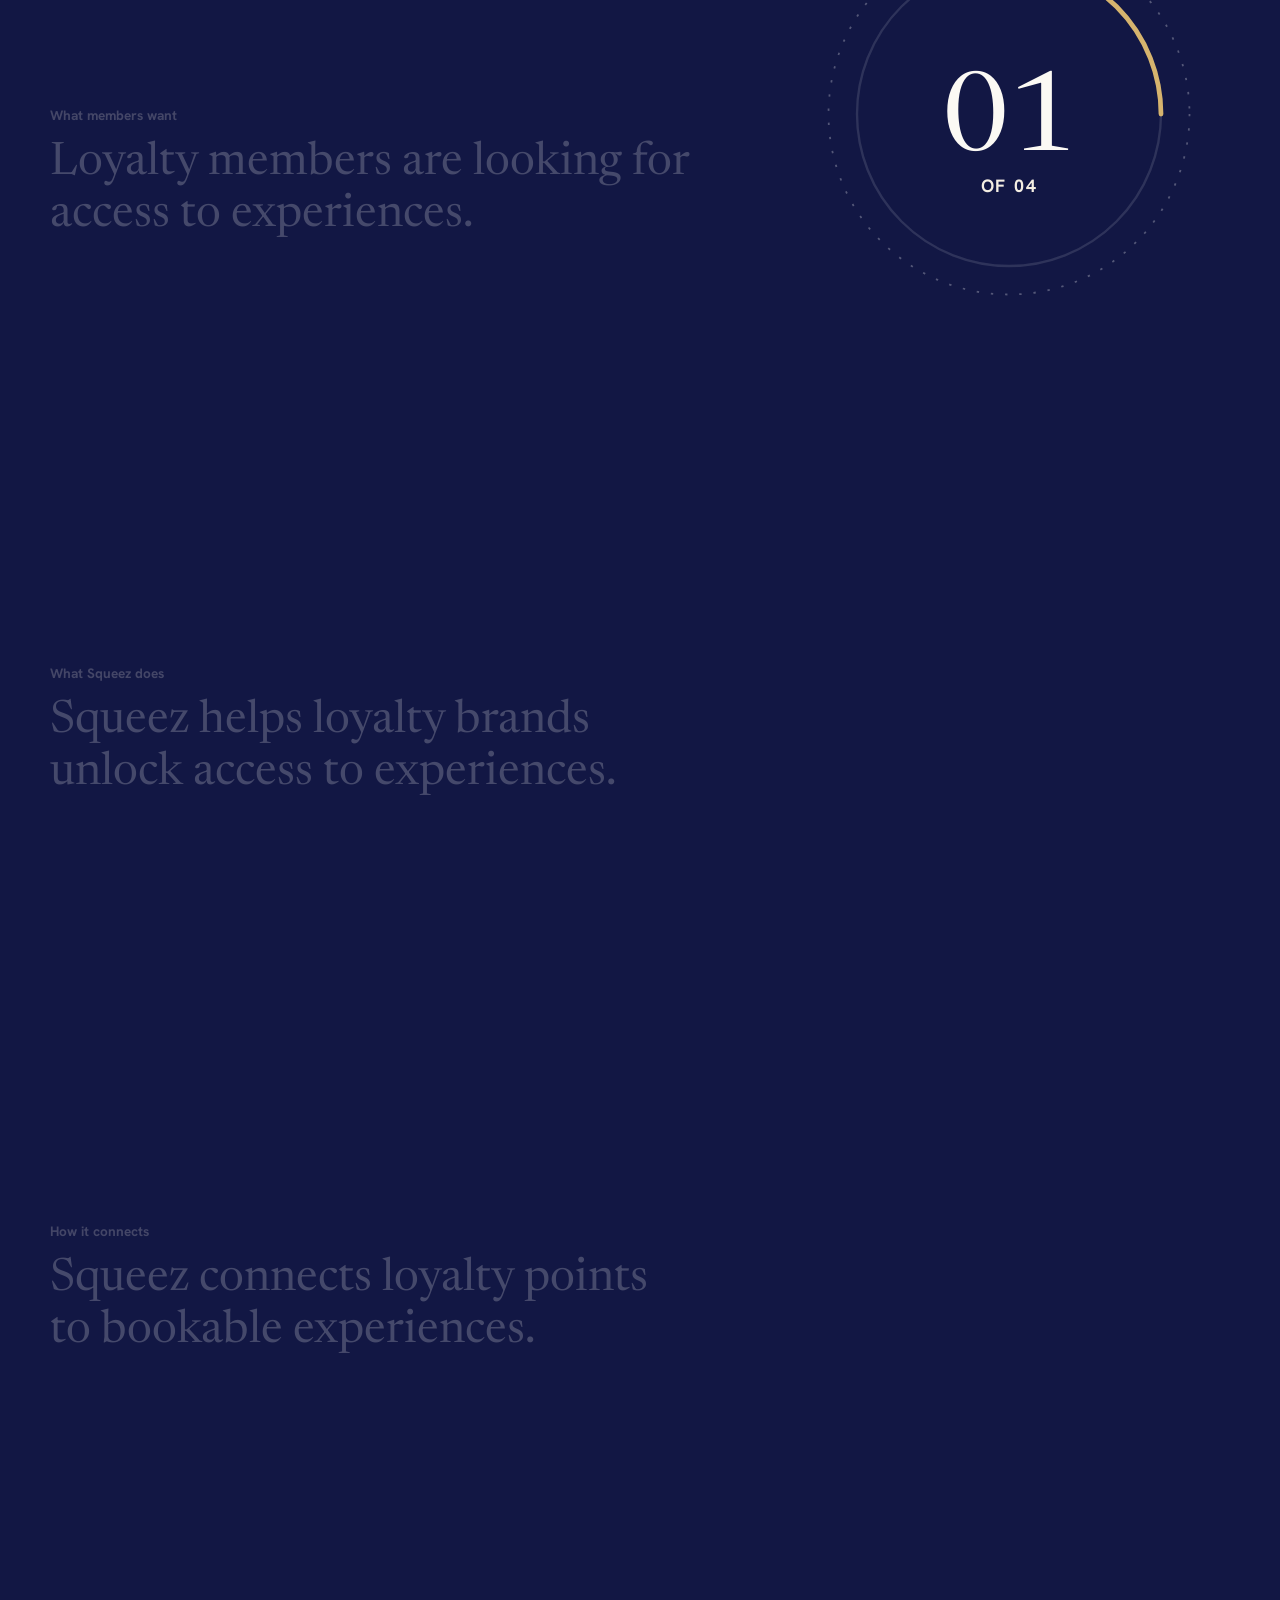
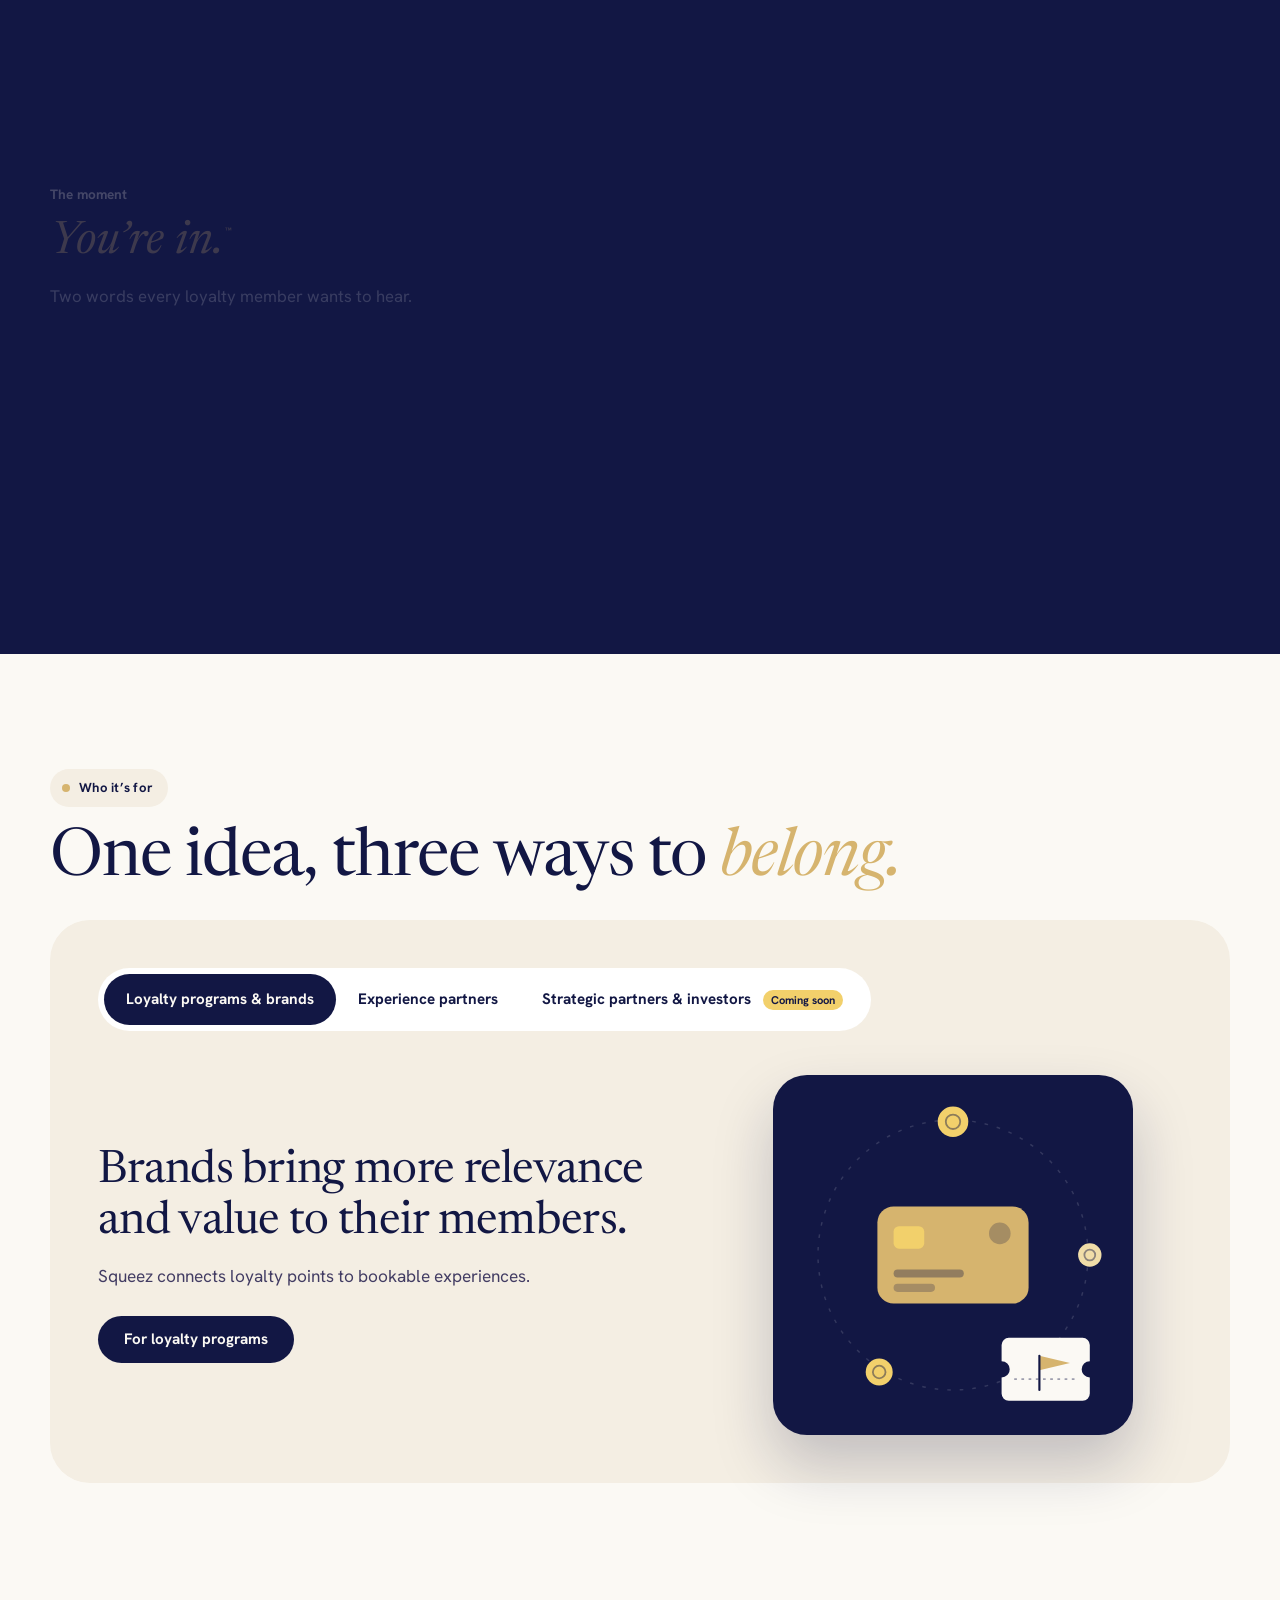
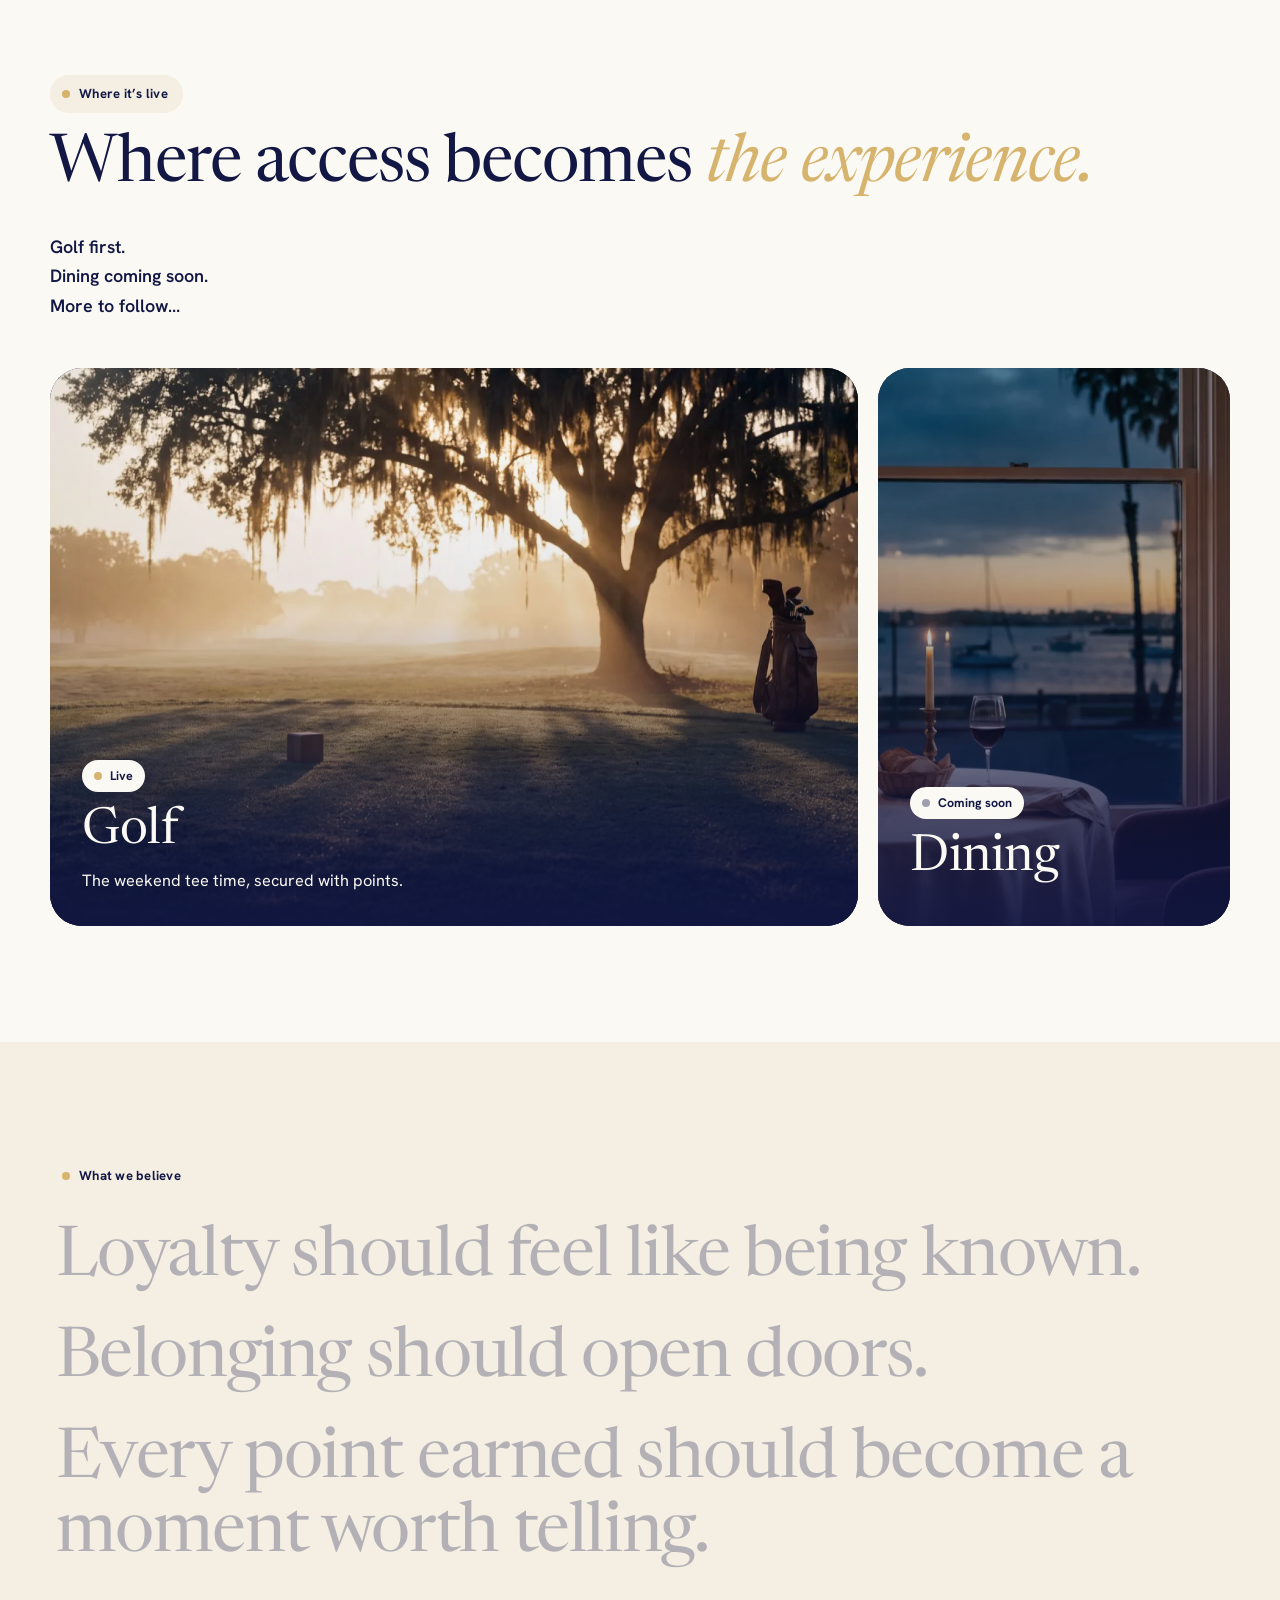
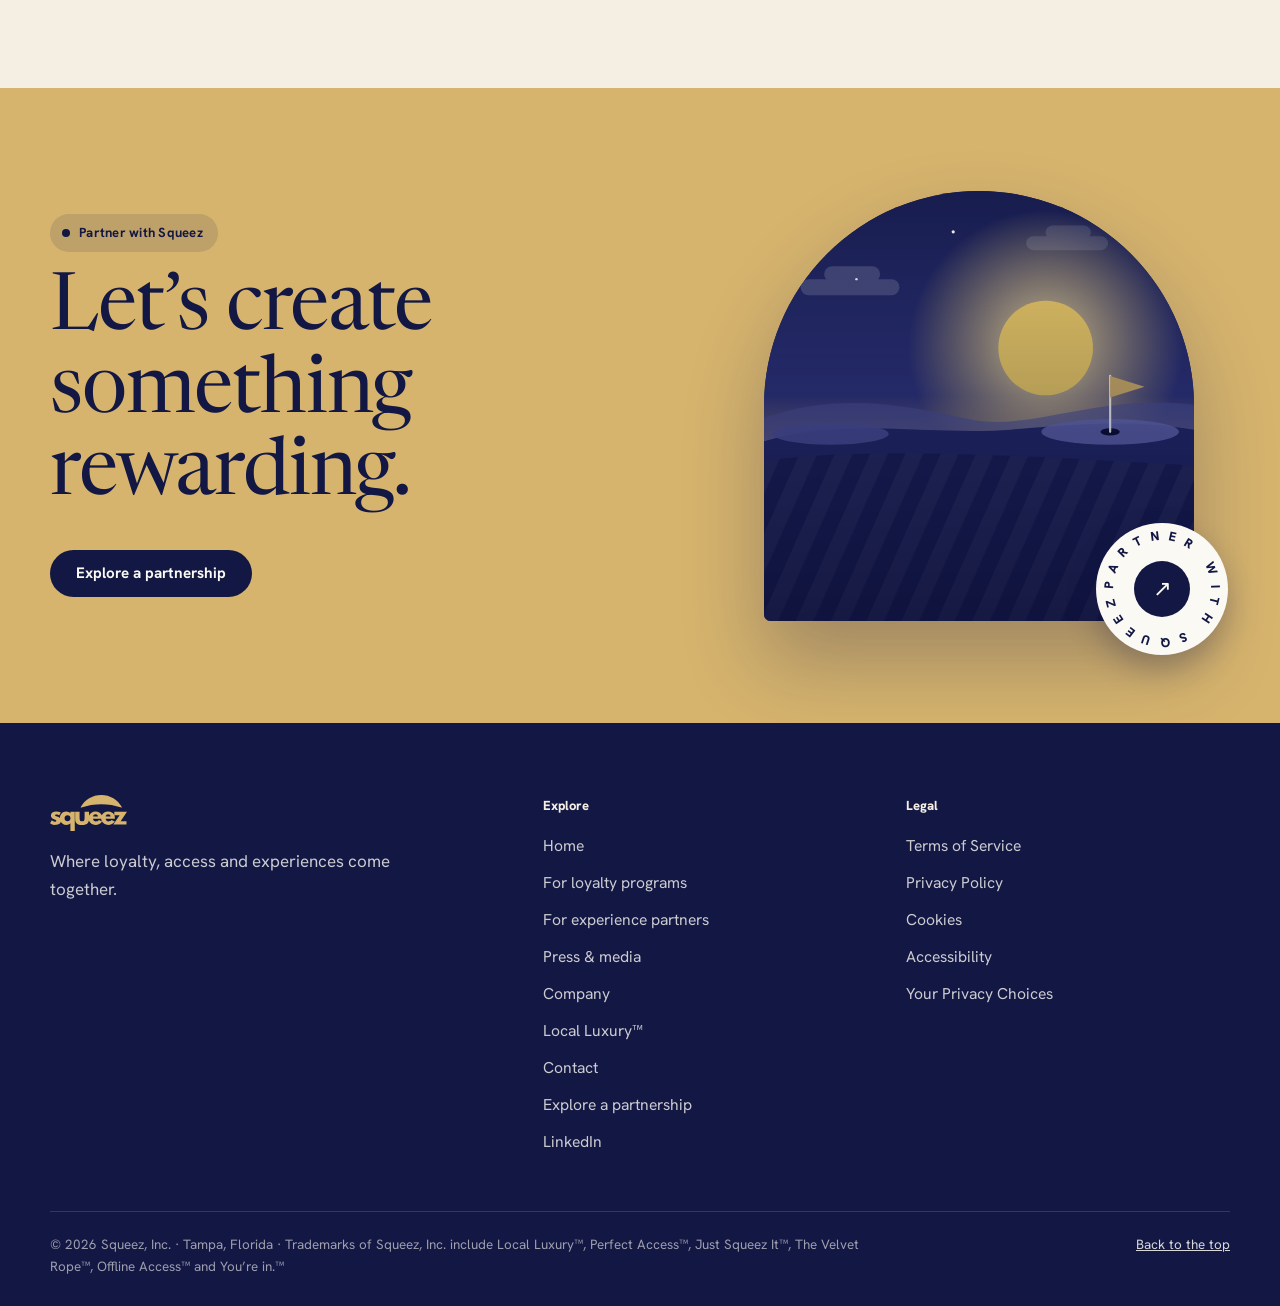
==== commit a0a88949: "Apply Squeez brand look and feel (navy, ivory, gold, Newsreader, Hanken Grotesk) to the creative des" ====
--- a/index.html
+++ b/index.html
@@ -5,22 +5,22 @@
 <meta name="viewport" content="width=device-width, initial-scale=1, viewport-fit=cover">
 <title>Squeez · Where loyalty, access and experiences come together</title>
 <meta name="description" content="Squeez connects loyalty programs with sought-after experiences, giving members more meaningful ways to use their points while creating new revenue opportunities for experience partners.">
-<meta name="theme-color" content="#F7F4EC">
+<meta name="theme-color" content="#FBF9F4">
 <meta property="og:title" content="Squeez · Where loyalty, access and experiences come together">
 <meta property="og:description" content="Two words every loyalty member wants to hear: You’re in.™">
 <meta property="og:type" content="website">
 <link rel="icon" href="data:,">
 <link rel="preconnect" href="https://fonts.googleapis.com">
 <link rel="preconnect" href="https://fonts.gstatic.com" crossorigin>
-<link href="https://fonts.googleapis.com/css2?family=Instrument+Serif:ital@0;1&family=Manrope:wght@400;500;600;700;800&display=swap" rel="stylesheet">
+<link href="https://fonts.googleapis.com/css2?family=Newsreader:ital,opsz,wght@0,6..72,300;0,6..72,400;1,6..72,300;1,6..72,400&family=Hanken+Grotesk:wght@400;500;600;700;800&display=swap" rel="stylesheet">
 <script>document.documentElement.classList.add('js')</script>
 <link rel="stylesheet" href="assets/mascot/mascot.css">
 <style>
 :root{
-  --ink:#0B3B36; --ink-2:#12514A; --mint:#DCEFE6; --mint-2:#C6E4D7; --paper:#F7F4EC; --white:#fff;
-  --coral:#FF6A4D; --coral-d:#D94A31; --sun:#FFD25E; --muted:#3F5E58; --line:rgba(11,59,54,.14);
-  --serif:"Instrument Serif",Georgia,"Times New Roman",serif;
-  --sans:"Manrope",system-ui,-apple-system,"Segoe UI",sans-serif;
+  --ink:#121744; --ink-2:#1C2260; --mint:#F4EEE3; --mint-2:#E8DFCD; --paper:#FBF9F4; --white:#fff;
+  --coral:#D6B46E; --coral-d:#8C6B24; --sun:#F2D06B; --muted:#423C63; --line:rgba(18,23,68,.14);
+  --serif:"Newsreader",Georgia,"Times New Roman",serif;
+  --sans:"Hanken Grotesk",system-ui,-apple-system,"Segoe UI",sans-serif;
   --ease:cubic-bezier(.22,.61,.36,1); --out:cubic-bezier(.16,1,.3,1); --spring:cubic-bezier(.34,1.56,.64,1);
   --header:72px;
 }
@@ -38,10 +38,10 @@
 .eyebrow::before{content:"";width:8px;height:8px;border-radius:50%;background:var(--coral)}
 .on-ink .eyebrow{background:rgba(255,255,255,.1);color:var(--mint)}
 .btn{display:inline-flex;align-items:center;justify-content:center;gap:.55rem;background:var(--ink);color:var(--paper);font:inherit;font-weight:700;font-size:.95rem;line-height:1;padding:16px 26px;border-radius:999px;text-decoration:none;border:0;cursor:pointer;transition:background .25s,transform .6s var(--spring),box-shadow .4s;position:relative;overflow:hidden}
-.btn:hover{background:var(--ink-2);transform:translateY(-3px);box-shadow:0 14px 28px rgba(11,59,54,.22)}
+.btn:hover{background:var(--ink-2);transform:translateY(-3px);box-shadow:0 14px 28px rgba(18,23,68,.22)}
 .btn:active{transform:translateY(0) scale(.97);transition-duration:.12s}
 .btn.coral{background:var(--coral);color:var(--ink)}
-.btn.coral:hover{background:#FF8068}
+.btn.coral:hover{background:#F4C877}
 .btn[disabled]{cursor:default;opacity:.9}
 .rip{position:absolute;border-radius:50%;pointer-events:none;background:rgba(255,255,255,.35);transform:scale(0);animation:rip .8s var(--out) forwards}
 @keyframes rip{to{transform:scale(1);opacity:0}}
@@ -50,13 +50,13 @@
 h1,h2,h3{font-family:var(--serif);font-weight:400;color:var(--ink);letter-spacing:-.015em}
 h2{font-size:clamp(2.3rem,5.2vw,4.4rem);line-height:1.04;margin-top:18px}
 h2 em,h1 em{font-style:italic;color:var(--coral)}
-.on-ink h2{color:var(--paper)} .on-ink{color:rgba(247,244,236,.82)}
+.on-ink h2{color:var(--paper)} .on-ink{color:rgba(251,249,244,.82)}
 
 /* ---------- floating navbar ---------- */
 .fnav{position:fixed;top:14px;left:0;right:0;z-index:60;display:flex;justify-content:center;padding-inline:12px;pointer-events:none;transition:transform .8s var(--out)}
 .fnav.is-hidden{transform:translateY(calc(-100% - 28px))}
-.fn-pill{pointer-events:auto;position:relative;display:flex;align-items:center;gap:6px;width:min(1120px,100%);height:62px;padding:0 9px 0 24px;border-radius:999px;background:rgba(247,244,236,.74);backdrop-filter:blur(18px) saturate(1.5);-webkit-backdrop-filter:blur(18px) saturate(1.5);border:1px solid rgba(11,59,54,.12);box-shadow:0 12px 34px rgba(11,59,54,.12),inset 0 1px 0 rgba(255,255,255,.7);transition:width .8s var(--out),height .5s var(--out),background .4s,box-shadow .5s}
-.fnav.is-compact .fn-pill{width:min(940px,100%);height:56px;background:rgba(247,244,236,.9);box-shadow:0 20px 46px rgba(11,59,54,.2),inset 0 1px 0 #fff}
+.fn-pill{pointer-events:auto;position:relative;display:flex;align-items:center;gap:6px;width:min(1120px,100%);height:62px;padding:0 9px 0 24px;border-radius:999px;background:rgba(251,249,244,.74);backdrop-filter:blur(18px) saturate(1.5);-webkit-backdrop-filter:blur(18px) saturate(1.5);border:1px solid rgba(18,23,68,.12);box-shadow:0 12px 34px rgba(18,23,68,.12),inset 0 1px 0 rgba(255,255,255,.7);transition:width .8s var(--out),height .5s var(--out),background .4s,box-shadow .5s}
+.fnav.is-compact .fn-pill{width:min(940px,100%);height:56px;background:rgba(251,249,244,.9);box-shadow:0 20px 46px rgba(18,23,68,.2),inset 0 1px 0 #fff}
 .logo{display:block;flex:none;margin-right:10px}
 .logo img{width:78px;height:36px;transition:transform .5s var(--out)}
 .logo:hover img{transform:scale(1.06) rotate(-2deg)}
@@ -80,7 +80,7 @@
 .fn-burger[aria-expanded=true] span:first-child{transform:translateY(3.5px) rotate(45deg)}
 .fn-burger[aria-expanded=true] span:last-child{transform:translateY(-3.5px) rotate(-45deg)}
 .fn-progress{position:absolute;left:34px;right:34px;bottom:-1px;height:2px;border-radius:2px;background:var(--coral);transform-origin:0 50%;transform:scaleX(var(--sp,0));opacity:.9;pointer-events:none}
-.fn-pop,.fn-sheet{position:absolute;top:calc(100% + 12px);background:var(--paper);border:1px solid var(--line);border-radius:26px;box-shadow:0 30px 70px rgba(11,59,54,.24);padding:10px;opacity:0;visibility:hidden;transform:translateY(-10px) scale(.96);transform-origin:top right;transition:opacity .3s var(--ease),transform .6s var(--spring),visibility 0s .6s}
+.fn-pop,.fn-sheet{position:absolute;top:calc(100% + 12px);background:var(--paper);border:1px solid var(--line);border-radius:26px;box-shadow:0 30px 70px rgba(18,23,68,.24);padding:10px;opacity:0;visibility:hidden;transform:translateY(-10px) scale(.96);transform-origin:top right;transition:opacity .3s var(--ease),transform .6s var(--spring),visibility 0s .6s}
 .fn-pop.open,.fn-sheet.open{opacity:1;visibility:visible;transform:none;transition-delay:0s}
 .fn-pop{right:0;min-width:250px}
 .fn-sheet{left:0;right:0}
@@ -111,7 +111,7 @@
 .blob{position:absolute;width:78%;aspect-ratio:1;right:-12%;top:-8%;border-radius:50%;background:var(--mint);z-index:-1;animation:float 9s ease-in-out infinite alternate}
 .blob.two{width:34%;left:-14%;right:auto;top:auto;bottom:6%;background:var(--sun);opacity:.9;animation-duration:7s}
 @keyframes float{from{transform:translate(0,0)}to{transform:translate(0,-18px)}}
-.arch{position:relative;overflow:hidden;border-radius:999px 999px 30px 30px;aspect-ratio:4/5;background:#0B3B36;box-shadow:0 40px 80px rgba(11,59,54,.28)}
+.arch{position:relative;overflow:hidden;border-radius:999px 999px 30px 30px;aspect-ratio:4/5;background:#121744;box-shadow:0 40px 80px rgba(18,23,68,.28)}
 .scene{position:absolute;inset:0;width:100%;height:100%;display:block}
 .scene .tb{transform-box:fill-box;transform-origin:center}
 .scene .sun-glow{animation:sunpulse 7s ease-in-out infinite alternate}
@@ -132,7 +132,7 @@
 @keyframes flowd{to{stroke-dashoffset:-48}}
 .scene .ball-idle{animation:ballbob 2.4s ease-in-out infinite alternate}
 @keyframes ballbob{to{transform:translateY(-3px)}}
-.scene .pt{fill:#FF6A4D;opacity:0;animation:riseup 7s ease-in infinite}
+.scene .pt{fill:#D6B46E;opacity:0;animation:riseup 7s ease-in infinite}
 .scene .p2{animation-delay:-1.8s}.scene .p3{animation-delay:-3.4s}.scene .p4{animation-delay:-5s}.scene .p5{animation-delay:-6.2s}
 @keyframes riseup{0%{transform:translateY(0) scale(.6);opacity:0}15%{opacity:.9}100%{transform:translateY(-250px) scale(1);opacity:0}}
 .scene .ring{fill:none;stroke:#FFE9A8;stroke-width:2;opacity:0;transform-box:fill-box;transform-origin:center}
@@ -142,17 +142,17 @@
 .scene .sp{opacity:0}
 .scene.landed .sp{animation:spark 1.1s var(--out) forwards}
 @keyframes spark{0%{transform:translate(0,0) scale(1);opacity:1}100%{transform:translate(var(--dx),var(--dy)) scale(.2);opacity:0}}
-.cta-art .arch::after{content:"";position:absolute;inset:0;background:linear-gradient(180deg,rgba(11,59,54,.05),rgba(11,59,54,.5));mix-blend-mode:multiply;pointer-events:none}
+.cta-art .arch::after{content:"";position:absolute;inset:0;background:linear-gradient(180deg,rgba(18,23,68,.05),rgba(18,23,68,.5));mix-blend-mode:multiply;pointer-events:none}
 @keyframes kb{from{transform:scale(1.02)}to{transform:scale(1.14) translate(-1.5%,-1%)}}
-.chip{position:absolute;display:inline-flex;align-items:center;gap:9px;background:var(--white);color:var(--ink);font-weight:700;font-size:.85rem;padding:10px 16px;border-radius:999px;box-shadow:0 14px 30px rgba(11,59,54,.2);animation:float 6s ease-in-out infinite alternate}
+.chip{position:absolute;display:inline-flex;align-items:center;gap:9px;background:var(--white);color:var(--ink);font-weight:700;font-size:.85rem;padding:10px 16px;border-radius:999px;box-shadow:0 14px 30px rgba(18,23,68,.2);animation:float 6s ease-in-out infinite alternate}
 .chip i{width:9px;height:9px;border-radius:50%;background:var(--coral);animation:pulse 1.8s ease-in-out infinite}
 .chip.a{top:9%;left:-6%}
 .chip.b{top:30%;right:-7%;animation-delay:-3s}
 .chip.b i{background:var(--ink);animation:none;opacity:.35}
-@keyframes pulse{0%,100%{box-shadow:0 0 0 0 rgba(255,106,77,.55)}60%{box-shadow:0 0 0 9px rgba(255,106,77,0)}}
+@keyframes pulse{0%,100%{box-shadow:0 0 0 0 rgba(214,180,110,.55)}60%{box-shadow:0 0 0 9px rgba(214,180,110,0)}}
 
 /* the member moment */
-.moment{position:absolute;left:-12%;bottom:-6%;width:min(340px,78%);background:var(--white);border-radius:24px;padding:22px 22px 18px;box-shadow:0 30px 60px rgba(11,59,54,.24);color:var(--muted)}
+.moment{position:absolute;left:-12%;bottom:-6%;width:min(340px,78%);background:var(--white);border-radius:24px;padding:22px 22px 18px;box-shadow:0 30px 60px rgba(18,23,68,.24);color:var(--muted)}
 .moment .tag{font-size:.78rem;font-weight:700;color:var(--coral-d)}
 .m-title{font-family:var(--serif);font-size:1.7rem;line-height:1.1;color:var(--ink);margin-top:4px}
 .m-meta{font-size:.92rem;margin-top:2px}
@@ -182,7 +182,7 @@
 
 /* ---------- what we are: the story ---------- */
 .what{background:var(--ink);padding-block:clamp(72px,10vw,140px);position:relative;overflow:hidden;overflow:clip;isolation:isolate}   /* clip, not hidden: hidden would switch off the sticky ring */
-.what::before{content:"";position:absolute;width:60vw;max-width:760px;aspect-ratio:1;border-radius:50%;right:-18%;top:-22%;background:radial-gradient(circle,rgba(255,106,77,.22),transparent 65%);z-index:-1;animation:float 12s ease-in-out infinite alternate}
+.what::before{content:"";position:absolute;width:60vw;max-width:760px;aspect-ratio:1;border-radius:50%;right:-18%;top:-22%;background:radial-gradient(circle,rgba(214,180,110,.22),transparent 65%);z-index:-1;animation:float 12s ease-in-out infinite alternate}
 .what h2{max-width:12em;font-size:clamp(2.6rem,6.4vw,5.4rem)}
 .story{display:grid;grid-template-columns:minmax(0,1.2fr) minmax(0,.8fr);gap:clamp(32px,6vw,96px);margin-top:clamp(48px,7vw,96px)}
 .story-pin{position:sticky;top:calc(var(--header) + 36px);align-self:start;height:min(60vh,440px);display:grid;place-items:center}
@@ -200,7 +200,7 @@
 .step .k{font-weight:700;font-size:.85rem;color:var(--mint);margin-bottom:12px}
 .step p{font-family:var(--serif);font-size:clamp(1.9rem,3.6vw,3.1rem);line-height:1.12;color:var(--paper);max-width:14em}
 .step p em{color:var(--coral)}
-.step .sub{font-family:var(--sans);font-size:1.05rem;color:rgba(247,244,236,.75);margin-top:14px;max-width:26em}
+.step .sub{font-family:var(--sans);font-size:1.05rem;color:rgba(251,249,244,.75);margin-top:14px;max-width:26em}
 
 /* ---------- who it's for: tabs ---------- */
 .who{padding-block:clamp(64px,9vw,128px)}
@@ -218,41 +218,41 @@
 .tp h3{font-size:clamp(1.9rem,3.6vw,3rem);line-height:1.1}
 .tp p{margin-top:14px;max-width:30em;font-size:1.08rem}
 .tp .actions{margin-top:26px}
-.art{justify-self:center;width:min(100%,360px);aspect-ratio:1;position:relative;border-radius:34px;background:var(--ink);overflow:hidden;box-shadow:0 30px 60px rgba(11,59,54,.22)}
+.art{justify-self:center;width:min(100%,360px);aspect-ratio:1;position:relative;border-radius:34px;background:var(--ink);overflow:hidden;box-shadow:0 30px 60px rgba(18,23,68,.22)}
 .art svg{position:absolute;inset:0;width:100%;height:100%}
 .ill .halo{fill:none;stroke:rgba(255,255,255,.14);stroke-width:1.6;stroke-dasharray:4 10;transform-origin:200px 200px;animation:spinr 40s linear infinite}
 .ill .orbit{transform-origin:200px 200px;animation:spinr 15s linear infinite}
 .ill .o2{animation-duration:22s;animation-direction:reverse}.ill .o3{animation-duration:28s}
-.ill .coin{fill:#FFD25E}.ill .coin.sun{fill:#FF9A6B}.ill .coin-in{fill:none;stroke:#0B3B36;stroke-width:2;opacity:.45}
+.ill .coin{fill:#F2D06B}.ill .coin.sun{fill:#F0DDA8}.ill .coin-in{fill:none;stroke:#121744;stroke-width:2;opacity:.45}
 .ill .tilt{transform-origin:200px 200px;animation:tilt 6s ease-in-out infinite alternate}
 @keyframes tilt{from{transform:rotate(-7deg) translateY(5px)}to{transform:rotate(7deg) translateY(-7px)}}
-.ill .flycoin{fill:#FFD25E;opacity:0;animation:coinfly 6s ease-in infinite}
+.ill .flycoin{fill:#F2D06B;opacity:0;animation:coinfly 6s ease-in infinite}
 @keyframes coinfly{0%,38%{transform:translate(0,0) scale(1);opacity:0}42%{opacity:1}58%{transform:translate(96px,86px) scale(.7);opacity:1}62%,100%{transform:translate(104px,92px) scale(.3);opacity:0}}
 .ill .ticket{transform-box:fill-box;transform-origin:center;animation:ticketpop 6s var(--spring) infinite}
 @keyframes ticketpop{0%,50%{transform:scale(0) rotate(-12deg);opacity:0}60%{transform:scale(1.12) rotate(4deg);opacity:1}66%,90%{transform:scale(1) rotate(0);opacity:1}100%{transform:scale(.9);opacity:0}}
 .ill .rw{fill:rgba(255,255,255,.1)}.ill .rw.base{fill:rgba(255,255,255,.1)}
-.ill .rw-sun{fill:#FFD25E;transform-box:fill-box;transform-origin:0 50%;animation:erode 9s ease-in-out infinite}
+.ill .rw-sun{fill:#F2D06B;transform-box:fill-box;transform-origin:0 50%;animation:erode 9s ease-in-out infinite}
 @keyframes erode{0%{transform:scaleX(1);opacity:1}46%{transform:scaleX(.5)}56%,92%{transform:scaleX(.5);opacity:1}100%{transform:scaleX(.5);opacity:0}}
-.ill .rw-fill{fill:#FF6A4D;transform-box:fill-box;transform-origin:0 50%;transform:scaleX(0);animation:fillrow 9s var(--ease) infinite}
+.ill .rw-fill{fill:#D6B46E;transform-box:fill-box;transform-origin:0 50%;transform:scaleX(0);animation:fillrow 9s var(--ease) infinite}
 @keyframes fillrow{0%,58%{transform:scaleX(0)}68%,92%{transform:scaleX(1);opacity:1}100%{transform:scaleX(1);opacity:0}}
 .ill .member{animation:memberin 9s var(--spring) infinite}
 @keyframes memberin{0%,48%{transform:translateX(140px);opacity:0}58%{transform:translateX(0);opacity:1}92%{transform:translateX(0);opacity:1}100%{transform:translateX(0);opacity:0}}
-.ill .tick{fill:none;stroke:#0B3B36;stroke-width:3.4;stroke-linecap:round;stroke-linejoin:round;stroke-dasharray:44;stroke-dashoffset:44;animation:tickdraw 9s ease infinite}
+.ill .tick{fill:none;stroke:#121744;stroke-width:3.4;stroke-linecap:round;stroke-linejoin:round;stroke-dasharray:44;stroke-dashoffset:44;animation:tickdraw 9s ease infinite}
 @keyframes tickdraw{0%,70%{stroke-dashoffset:44;opacity:1}78%,92%{stroke-dashoffset:0;opacity:1}100%{stroke-dashoffset:0;opacity:0}}
 .ill .t-open{animation:topen 9s ease infinite}
-@keyframes topen{0%,66%{fill:#0B3B36}72%,92%{fill:#0B3B36}}
-.ill .bar{fill:#FF6A4D;transform-box:fill-box;transform-origin:50% 100%;animation:bargrow 9s ease-in-out infinite}
-.ill .b2{fill:#FFD25E;animation-delay:.25s}.ill .b3{animation-delay:.5s}.ill .b4{fill:#DCEFE6;animation-delay:.75s}
+@keyframes topen{0%,66%{fill:#121744}72%,92%{fill:#121744}}
+.ill .bar{fill:#D6B46E;transform-box:fill-box;transform-origin:50% 100%;animation:bargrow 9s ease-in-out infinite}
+.ill .b2{fill:#F2D06B;animation-delay:.25s}.ill .b3{animation-delay:.5s}.ill .b4{fill:#F4EEE3;animation-delay:.75s}
 @keyframes bargrow{0%,55%{transform:scaleY(.25)}72%{transform:scaleY(1)}92%{transform:scaleY(1)}100%{transform:scaleY(.25)}}
 .ill .link{stroke:rgba(255,255,255,.35);stroke-width:1.6;stroke-dasharray:4 7;animation:flowd 2.6s linear infinite}
 .ill .slow{animation-duration:46s}
-.ill .node{fill:#F7F4EC}.ill .node.coral{fill:#FF6A4D}.ill .node.sun{fill:#FFD25E}
-.ill .node.soon{fill:none;stroke:#F7F4EC;stroke-width:2;stroke-dasharray:3 4}
-.ill .pulse{fill:none;stroke:#FFD25E;stroke-width:2;transform-box:fill-box;transform-origin:center;animation:pulsering 2.8s ease-out infinite}
+.ill .node{fill:#FBF9F4}.ill .node.coral{fill:#D6B46E}.ill .node.sun{fill:#F2D06B}
+.ill .node.soon{fill:none;stroke:#FBF9F4;stroke-width:2;stroke-dasharray:3 4}
+.ill .pulse{fill:none;stroke:#F2D06B;stroke-width:2;transform-box:fill-box;transform-origin:center;animation:pulsering 2.8s ease-out infinite}
 @keyframes pulsering{0%{transform:scale(.9);opacity:.9}100%{transform:scale(2.3);opacity:0}}
-.ill .trend{fill:none;stroke:#FF6A4D;stroke-width:4;stroke-linecap:round;stroke-dasharray:420;stroke-dashoffset:420;animation:draw2 6s ease-in-out infinite}
+.ill .trend{fill:none;stroke:#D6B46E;stroke-width:4;stroke-linecap:round;stroke-dasharray:420;stroke-dashoffset:420;animation:draw2 6s ease-in-out infinite}
 @keyframes draw2{0%{stroke-dashoffset:420}60%,90%{stroke-dashoffset:0}100%{stroke-dashoffset:0;opacity:0}}
-.ill .trend-dot{fill:#FFD25E;opacity:0;animation:dotin 6s ease-in-out infinite}
+.ill .trend-dot{fill:#F2D06B;opacity:0;animation:dotin 6s ease-in-out infinite}
 @keyframes dotin{0%,56%{opacity:0;transform:scale(0)}64%,90%{opacity:1;transform:scale(1)}100%{opacity:0}}
 .ill .trend-dot{transform-box:fill-box;transform-origin:center}
 
@@ -267,7 +267,7 @@
 .xp[aria-expanded=true]{flex-grow:2.3}
 .xp img{position:absolute;inset:0;width:100%;height:100%;object-fit:cover;transition:transform 1.4s var(--out),filter .8s;filter:saturate(.85) brightness(.82);transform:scale(1.06);animation:kb 28s ease-in-out infinite alternate}
 .xp[aria-expanded=true] img{filter:none}
-.xp::after{content:"";position:absolute;inset:0;background:linear-gradient(0deg,rgba(11,59,54,.9) 0,rgba(11,59,54,.1) 55%,transparent);pointer-events:none}
+.xp::after{content:"";position:absolute;inset:0;background:linear-gradient(0deg,rgba(18,23,68,.9) 0,rgba(18,23,68,.1) 55%,transparent);pointer-events:none}
 .xp-cap{position:absolute;left:0;right:0;bottom:0;z-index:1;padding:clamp(18px,3vw,32px)}
 .xp .tg{display:inline-flex;align-items:center;gap:8px;background:var(--paper);color:var(--ink);font-size:.78rem;font-weight:700;padding:6px 12px;border-radius:999px}
 .xp .tg i{width:8px;height:8px;border-radius:50%;background:var(--coral)}
@@ -286,7 +286,7 @@
 
 /* ---------- partner ---------- */
 .cta{background:var(--coral);color:var(--ink);padding-block:clamp(56px,8vw,110px);position:relative;overflow:hidden}
-.cta .eyebrow{background:rgba(11,59,54,.12);color:var(--ink)}
+.cta .eyebrow{background:rgba(18,23,68,.12);color:var(--ink)}
 .cta .eyebrow::before{background:var(--ink)}
 .cta-grid{display:grid;grid-template-columns:minmax(0,1.1fr) minmax(0,.9fr);gap:clamp(28px,5vw,80px);align-items:center}
 .cta h2{color:var(--ink);font-size:clamp(2.6rem,6.2vw,5.2rem)}
@@ -294,14 +294,14 @@
 .cta p{margin-top:16px;max-width:28em;font-weight:600}
 .cta-art{position:relative;justify-self:center;width:min(100%,430px)}
 .cta-art .arch{aspect-ratio:1;border-radius:999px 999px 30px 30px}
-.badge{position:absolute;right:-8%;bottom:-8%;width:132px;height:132px;border-radius:50%;background:var(--paper);box-shadow:0 14px 30px rgba(11,59,54,.28)}
+.badge{position:absolute;right:-8%;bottom:-8%;width:132px;height:132px;border-radius:50%;background:var(--paper);box-shadow:0 14px 30px rgba(18,23,68,.28)}
 .badge svg{width:100%;height:100%;animation:spinr 18s linear infinite}
 .badge text{font-family:var(--sans);font-weight:800;font-size:13.5px;letter-spacing:.16em;fill:var(--ink)}
 .badge .core{position:absolute;inset:0;display:grid;place-items:center}
 .badge .core span{width:56px;height:56px;border-radius:50%;background:var(--ink);color:var(--paper);display:grid;place-items:center;font-size:1.4rem}
 
 /* ---------- footer ---------- */
-footer{background:var(--ink);color:rgba(247,244,236,.8);padding-block:clamp(40px,6vw,72px) 28px}
+footer{background:var(--ink);color:rgba(251,249,244,.8);padding-block:clamp(40px,6vw,72px) 28px}
 .f-grid{display:grid;grid-template-columns:1.4fr 1fr 1fr;gap:40px}
 .f-grid img{width:78px;height:36px}
 .f-tag{margin-top:16px;max-width:22em}
@@ -309,9 +309,9 @@
 footer ul{list-style:none;padding:0;display:grid;gap:9px}
 footer ul a{text-decoration:none;font-size:.98rem}
 footer ul a:hover{color:var(--coral);text-decoration:underline;text-underline-offset:4px}
-.f-base{margin-top:clamp(32px,5vw,56px);padding-top:22px;border-top:1px solid rgba(255,255,255,.14);display:flex;justify-content:space-between;gap:20px;flex-wrap:wrap;font-size:.84rem;color:rgba(247,244,236,.6)}
+.f-base{margin-top:clamp(32px,5vw,56px);padding-top:22px;border-top:1px solid rgba(255,255,255,.14);display:flex;justify-content:space-between;gap:20px;flex-wrap:wrap;font-size:.84rem;color:rgba(251,249,244,.6)}
 .f-base p{max-width:62em}
-.f-base a{color:rgba(247,244,236,.85)}
+.f-base a{color:rgba(251,249,244,.85)}
 
 /* ---------- entrance motion ---------- */
 @media(prefers-reduced-motion:no-preference){
@@ -359,11 +359,11 @@
 
 /* mascot, dressed for this palette */
 .mx{
-  --mx-body:#FFD25E; --mx-body-shade:#E3A92B; --mx-body-hi:#FFF0B8; --mx-leaf:#2E8B6A; --mx-ink:#0B3B36; --mx-cheek:#FF9A86;
-  --mx-paper:#F7F4EC; --mx-card:#FFFFFF; --mx-muted:#3F5E58;
-  --mx-head:#0B3B36; --mx-head-2:#12514A; --mx-head-text:#F7F4EC; --mx-head-muted:#A9CFC3;
-  --mx-accent:#12514A; --mx-accent-text:#F7F4EC; --mx-chip-hover:#FFD25E; --mx-shadow:#0B3B36;
-  --mx-display:"Instrument Serif",Georgia,serif; --mx-bw:2px; --mx-r:24px; --mx-sh-x:0px; --mx-sh-y:18px; --mx-sh-blur:34px; --mx-sh-alpha:.32;
+  --mx-body:#F2D06B; --mx-body-shade:#E3A92B; --mx-body-hi:#FFF0B8; --mx-leaf:#3E4590; --mx-ink:#121744; --mx-cheek:#F0DDA8;
+  --mx-paper:#FBF9F4; --mx-card:#FFFFFF; --mx-muted:#423C63;
+  --mx-head:#121744; --mx-head-2:#1C2260; --mx-head-text:#FBF9F4; --mx-head-muted:#B9BCD9;
+  --mx-accent:#1C2260; --mx-accent-text:#FBF9F4; --mx-chip-hover:#F2D06B; --mx-shadow:#121744;
+  --mx-display:"Newsreader",Georgia,serif; --mx-bw:2px; --mx-r:24px; --mx-sh-x:0px; --mx-sh-y:18px; --mx-sh-blur:34px; --mx-sh-alpha:.32;
 }
 @media (prefers-reduced-motion:reduce){*{animation:none!important;transition:none!important;scroll-behavior:auto!important}}
 </style>
@@ -373,7 +373,7 @@
 
 <header class="fnav" id="fnav">
   <div class="fn-pill">
-    <a class="logo" href="https://www.trysqueez.com/" aria-label="Squeez home"><img src="assets/img/wordmark-coral.svg" width="78" height="36" alt="Squeez"></a>
+    <a class="logo" href="https://www.trysqueez.com/" aria-label="Squeez home"><img src="assets/img/wordmark-gold.svg" width="78" height="36" alt="Squeez"></a>
 
     <!-- The list below is the single source of truth. Add or remove an <li> and everything follows:
          items that do not fit move into "More", and the mobile sheet is rebuilt from it. Use data-sec to highlight a section. -->
@@ -425,36 +425,36 @@
       <div class="arch rv" id="heroScene" style="--d:200ms" aria-hidden="true">
         <svg class="scene" viewBox="0 0 400 500" preserveAspectRatio="xMidYMid slice" focusable="false">
           <defs>
-            <linearGradient id="skyG" x1="0" y1="0" x2="0" y2="1"><stop offset="0" stop-color="#0B3B36"/><stop offset=".48" stop-color="#1B7466"/><stop offset=".74" stop-color="#F4C877"/><stop offset="1" stop-color="#FF9A6B"/></linearGradient>
-            <radialGradient id="sunG"><stop offset="0" stop-color="#FFE9A8" stop-opacity=".95"/><stop offset="1" stop-color="#FFD25E" stop-opacity="0"/></radialGradient>
+            <linearGradient id="skyG" x1="0" y1="0" x2="0" y2="1"><stop offset="0" stop-color="#121744"/><stop offset=".48" stop-color="#2F3680"/><stop offset=".74" stop-color="#F4C877"/><stop offset="1" stop-color="#F0DDA8"/></linearGradient>
+            <radialGradient id="sunG"><stop offset="0" stop-color="#FFE9A8" stop-opacity=".95"/><stop offset="1" stop-color="#F2D06B" stop-opacity="0"/></radialGradient>
             <pattern id="mow" width="30" height="30" patternUnits="userSpaceOnUse" patternTransform="rotate(24)"><rect width="15" height="30" fill="#fff" opacity=".055"/></pattern>
           </defs>
           <rect width="400" height="500" fill="url(#skyG)"/>
           <g class="stars" fill="#fff"><circle class="tw" cx="52" cy="64" r="1.6"/><circle class="tw t2" cx="118" cy="34" r="1.2"/><circle class="tw t3" cx="176" cy="88" r="1.5"/><circle class="tw" cx="332" cy="52" r="1.4"/><circle class="tw t2" cx="366" cy="112" r="1.1"/><circle class="tw t3" cx="86" cy="132" r="1.1"/></g>
           <g class="sun">
             <circle class="sun-glow tb" cx="262" cy="196" r="128" fill="url(#sunG)"/>
-            <circle class="sun-core tb" cx="262" cy="196" r="44" fill="#FFD25E"/>
+            <circle class="sun-core tb" cx="262" cy="196" r="44" fill="#F2D06B"/>
           </g>
           <g class="cloud c1"><rect x="34" y="132" width="92" height="15" rx="7.5"/><rect x="56" y="120" width="52" height="15" rx="7.5"/></g>
           <g class="cloud c2"><rect x="244" y="92" width="76" height="13" rx="6.5"/><rect x="262" y="82" width="42" height="13" rx="6.5"/></g>
-          <path class="hills-back" d="M-20 270 C50 236 120 246 190 262 C250 276 320 232 420 252 V520 H-20Z" fill="#2A8A78" opacity=".6"/>
-          <path d="M-10 286 C70 258 150 278 230 272 C300 266 350 262 410 274 V520 H-10Z" fill="#17594F"/>
-          <ellipse cx="322" cy="274" rx="64" ry="12" fill="#3AA68C" opacity=".85"/>
-          <ellipse cx="62" cy="276" rx="54" ry="10" fill="#2A8A78" opacity=".9"/>
-          <ellipse cx="322" cy="274" rx="9" ry="3.4" fill="#06231F"/>
-          <line x1="322" y1="274" x2="322" y2="222" stroke="#F7F4EC" stroke-width="2" stroke-linecap="round"/>
-          <path class="flag" d="M322 222 L354 232 L322 242 Z" fill="#FF6A4D"/>
-          <path d="M-10 302 C90 288 210 294 410 306 V520 H-10Z" fill="#0F4741"/>
+          <path class="hills-back" d="M-20 270 C50 236 120 246 190 262 C250 276 320 232 420 252 V520 H-20Z" fill="#4F559F" opacity=".6"/>
+          <path d="M-10 286 C70 258 150 278 230 272 C300 266 350 262 410 274 V520 H-10Z" fill="#242B70"/>
+          <ellipse cx="322" cy="274" rx="64" ry="12" fill="#6A70B8" opacity=".85"/>
+          <ellipse cx="62" cy="276" rx="54" ry="10" fill="#4F559F" opacity=".9"/>
+          <ellipse cx="322" cy="274" rx="9" ry="3.4" fill="#0D1240"/>
+          <line x1="322" y1="274" x2="322" y2="222" stroke="#FBF9F4" stroke-width="2" stroke-linecap="round"/>
+          <path class="flag" d="M322 222 L354 232 L322 242 Z" fill="#D6B46E"/>
+          <path d="M-10 302 C90 288 210 294 410 306 V520 H-10Z" fill="#1B2260"/>
           <path d="M-10 302 C90 288 210 294 410 306 V520 H-10Z" fill="url(#mow)"/>
           <path class="traj" d="M62 245 Q190 36 318 266"/>
-          <rect x="59" y="254" width="6" height="19" rx="2" fill="#F7F4EC"/>
+          <rect x="59" y="254" width="6" height="19" rx="2" fill="#FBF9F4"/>
           <g id="trail" fill="#fff"><circle r="6"/><circle r="5"/><circle r="4"/><circle r="3.2"/><circle r="2.4"/></g>
-          <g id="ball" transform="translate(62,245)"><g class="ball-idle"><circle r="9.5" fill="#fff"/><circle cx="-3" cy="-2" r="1" fill="#C3D2CD"/><circle cx="2.5" cy="-3.5" r="1" fill="#C3D2CD"/><circle cx="3.5" cy="2" r="1" fill="#C3D2CD"/><circle cx="-2" cy="4" r="1" fill="#C3D2CD"/><circle cx="0" cy="0" r="1" fill="#C3D2CD"/></g></g>
+          <g id="ball" transform="translate(62,245)"><g class="ball-idle"><circle r="9.5" fill="#fff"/><circle cx="-3" cy="-2" r="1" fill="#C9CBE3"/><circle cx="2.5" cy="-3.5" r="1" fill="#C9CBE3"/><circle cx="3.5" cy="2" r="1" fill="#C9CBE3"/><circle cx="-2" cy="4" r="1" fill="#C9CBE3"/><circle cx="0" cy="0" r="1" fill="#C9CBE3"/></g></g>
           <g id="burst" transform="translate(322,270)">
             <circle class="ring r1" r="8"/><circle class="ring r2" r="8"/><circle class="ring r3" r="8"/>
-            <circle class="sp" r="3.4" fill="#FF6A4D" style="--dx:-64px;--dy:-46px"/><circle class="sp" r="2.8" fill="#FFD25E" style="--dx:-34px;--dy:-78px"/><circle class="sp" r="3.4" fill="#fff" style="--dx:6px;--dy:-90px"/>
-            <circle class="sp" r="2.8" fill="#FF6A4D" style="--dx:44px;--dy:-72px"/><circle class="sp" r="3.4" fill="#FFD25E" style="--dx:70px;--dy:-38px"/><circle class="sp" r="2.6" fill="#fff" style="--dx:-80px;--dy:-14px"/>
-            <circle class="sp" r="2.6" fill="#FFD25E" style="--dx:78px;--dy:-4px"/><circle class="sp" r="3" fill="#fff" style="--dx:-18px;--dy:-58px"/>
+            <circle class="sp" r="3.4" fill="#D6B46E" style="--dx:-64px;--dy:-46px"/><circle class="sp" r="2.8" fill="#F2D06B" style="--dx:-34px;--dy:-78px"/><circle class="sp" r="3.4" fill="#fff" style="--dx:6px;--dy:-90px"/>
+            <circle class="sp" r="2.8" fill="#D6B46E" style="--dx:44px;--dy:-72px"/><circle class="sp" r="3.4" fill="#F2D06B" style="--dx:70px;--dy:-38px"/><circle class="sp" r="2.6" fill="#fff" style="--dx:-80px;--dy:-14px"/>
+            <circle class="sp" r="2.6" fill="#F2D06B" style="--dx:78px;--dy:-4px"/><circle class="sp" r="3" fill="#fff" style="--dx:-18px;--dy:-58px"/>
           </g>
           <g class="pts"><circle class="pt" cx="160" cy="496" r="5"/><circle class="pt p2" cx="230" cy="500" r="3.6"/><circle class="pt p3" cx="300" cy="494" r="4.6"/><circle class="pt p4" cx="90" cy="498" r="3.4"/><circle class="pt p5" cx="360" cy="500" r="3.8"/></g>
         </svg>
@@ -540,9 +540,9 @@
             <g class="orbit o1"><circle class="coin" cx="200" cy="52" r="17"/><circle class="coin-in" cx="200" cy="52" r="8"/></g>
             <g class="orbit o2"><circle class="coin sun" cx="352" cy="200" r="13"/><circle class="coin-in" cx="352" cy="200" r="6"/></g>
             <g class="orbit o3"><circle class="coin" cx="118" cy="330" r="15"/><circle class="coin-in" cx="118" cy="330" r="7"/></g>
-            <g class="tilt"><rect x="116" y="146" width="168" height="108" rx="18" fill="#FF6A4D"/><rect x="134" y="168" width="34" height="25" rx="6" fill="#FFD25E"/><rect x="134" y="216" width="78" height="9" rx="4.5" fill="#0B3B36" opacity=".35"/><rect x="134" y="232" width="46" height="9" rx="4.5" fill="#0B3B36" opacity=".25"/><circle cx="252" cy="176" r="12" fill="#0B3B36" opacity=".25"/></g>
+            <g class="tilt"><rect x="116" y="146" width="168" height="108" rx="18" fill="#D6B46E"/><rect x="134" y="168" width="34" height="25" rx="6" fill="#F2D06B"/><rect x="134" y="216" width="78" height="9" rx="4.5" fill="#121744" opacity=".35"/><rect x="134" y="232" width="46" height="9" rx="4.5" fill="#121744" opacity=".25"/><circle cx="252" cy="176" r="12" fill="#121744" opacity=".25"/></g>
             <circle class="flycoin" cx="214" cy="222" r="9"/>
-            <g class="ticket"><path d="M262 292 h82 a8 8 0 0 1 8 8 v18 a9 9 0 0 0 0 18 v18 a8 8 0 0 1 -8 8 h-82 a8 8 0 0 1 -8 -8 v-18 a9 9 0 0 0 0 -18 v-18 a8 8 0 0 1 8 -8z" fill="#F7F4EC"/><line x1="268" y1="338" x2="338" y2="338" stroke="#0B3B36" stroke-width="2" stroke-dasharray="3 5" opacity=".4"/><path d="M296 312 l34 8 -34 8z" fill="#FF6A4D"/><line x1="296" y1="312" x2="296" y2="350" stroke="#0B3B36" stroke-width="2.4" stroke-linecap="round"/></g>
+            <g class="ticket"><path d="M262 292 h82 a8 8 0 0 1 8 8 v18 a9 9 0 0 0 0 18 v18 a8 8 0 0 1 -8 8 h-82 a8 8 0 0 1 -8 -8 v-18 a9 9 0 0 0 0 -18 v-18 a8 8 0 0 1 8 -8z" fill="#FBF9F4"/><line x1="268" y1="338" x2="338" y2="338" stroke="#121744" stroke-width="2" stroke-dasharray="3 5" opacity=".4"/><path d="M296 312 l34 8 -34 8z" fill="#D6B46E"/><line x1="296" y1="312" x2="296" y2="350" stroke="#121744" stroke-width="2.4" stroke-linecap="round"/></g>
           </svg></div>
         </div>
         <div class="tp" role="tabpanel" id="p-experience" aria-labelledby="t-experience" data-k="experience" hidden>
@@ -553,13 +553,13 @@
           </div>
           <div class="art" aria-hidden="true"><svg class="ill" viewBox="0 0 400 400" focusable="false">
             <g transform="translate(46,52)" font-family="Manrope,sans-serif" font-size="12" font-weight="700">
-              <g><rect class="rw" x="0" y="0" width="308" height="40" rx="20"/><text x="20" y="25" fill="#A9CFC3">3:40</text><rect x="86" y="16" width="120" height="8" rx="4" fill="#fff" opacity=".28"/></g>
-              <g><rect class="rw" x="0" y="58" width="308" height="40" rx="20"/><text x="20" y="83" fill="#A9CFC3">3:50</text><rect x="86" y="74" width="92" height="8" rx="4" fill="#fff" opacity=".28"/></g>
-              <g><rect class="rw base" x="0" y="116" width="308" height="40" rx="20"/><rect class="rw-sun" x="0" y="116" width="308" height="40" rx="20"/><rect class="rw-fill" x="0" y="116" width="308" height="40" rx="20"/><text x="20" y="141" fill="#0B3B36" class="t-open">4:10</text>
-                <g class="member"><rect x="190" y="121" width="108" height="30" rx="15" fill="#fff"/><circle cx="206" cy="136" r="7" fill="#FF6A4D"/><text x="220" y="141" fill="#0B3B36">Member</text></g>
+              <g><rect class="rw" x="0" y="0" width="308" height="40" rx="20"/><text x="20" y="25" fill="#B9BCD9">3:40</text><rect x="86" y="16" width="120" height="8" rx="4" fill="#fff" opacity=".28"/></g>
+              <g><rect class="rw" x="0" y="58" width="308" height="40" rx="20"/><text x="20" y="83" fill="#B9BCD9">3:50</text><rect x="86" y="74" width="92" height="8" rx="4" fill="#fff" opacity=".28"/></g>
+              <g><rect class="rw base" x="0" y="116" width="308" height="40" rx="20"/><rect class="rw-sun" x="0" y="116" width="308" height="40" rx="20"/><rect class="rw-fill" x="0" y="116" width="308" height="40" rx="20"/><text x="20" y="141" fill="#121744" class="t-open">4:10</text>
+                <g class="member"><rect x="190" y="121" width="108" height="30" rx="15" fill="#fff"/><circle cx="206" cy="136" r="7" fill="#D6B46E"/><text x="220" y="141" fill="#121744">Member</text></g>
                 <path class="tick" d="M276 136 l8 8 16 -18"/></g>
-              <g><rect class="rw" x="0" y="174" width="308" height="40" rx="20"/><text x="20" y="199" fill="#A9CFC3">4:20</text><rect x="86" y="190" width="104" height="8" rx="4" fill="#fff" opacity=".28"/></g>
-              <g><rect class="rw" x="0" y="232" width="308" height="40" rx="20"/><text x="20" y="257" fill="#A9CFC3">4:30</text><rect x="86" y="248" width="76" height="8" rx="4" fill="#fff" opacity=".28"/></g>
+              <g><rect class="rw" x="0" y="174" width="308" height="40" rx="20"/><text x="20" y="199" fill="#B9BCD9">4:20</text><rect x="86" y="190" width="104" height="8" rx="4" fill="#fff" opacity=".28"/></g>
+              <g><rect class="rw" x="0" y="232" width="308" height="40" rx="20"/><text x="20" y="257" fill="#B9BCD9">4:30</text><rect x="86" y="248" width="76" height="8" rx="4" fill="#fff" opacity=".28"/></g>
             </g>
             <g class="bars"><rect class="bar b1" x="62" y="344" width="22" height="30" rx="5"/><rect class="bar b2" x="96" y="344" width="22" height="30" rx="5"/><rect class="bar b3" x="130" y="344" width="22" height="30" rx="5"/><rect class="bar b4" x="164" y="344" width="22" height="30" rx="5"/></g>
           </svg></div>
@@ -576,7 +576,7 @@
               <line class="link" x1="200" y1="170" x2="200" y2="52"/><line class="link l2" x1="200" y1="170" x2="312" y2="134"/><line class="link l3" x1="200" y1="170" x2="290" y2="262"/><line class="link l4" x1="200" y1="170" x2="110" y2="262"/><line class="link l5" x1="200" y1="170" x2="88" y2="134"/>
               <circle class="node" cx="200" cy="52" r="13"/><circle class="node coral" cx="312" cy="134" r="11"/><circle class="node" cx="290" cy="262" r="13"/><circle class="node soon" cx="110" cy="262" r="12"/><circle class="node sun" cx="88" cy="134" r="10"/>
             </g></g>
-            <circle class="pulse" cx="200" cy="170" r="30"/><circle cx="200" cy="170" r="28" fill="#FFD25E"/><circle cx="200" cy="170" r="12" fill="#0B3B36" opacity=".18"/>
+            <circle class="pulse" cx="200" cy="170" r="30"/><circle cx="200" cy="170" r="28" fill="#F2D06B"/><circle cx="200" cy="170" r="12" fill="#121744" opacity=".18"/>
             <path class="trend" d="M44 352 C110 346 130 316 180 322 S262 284 304 262 S350 232 364 214"/><circle class="trend-dot" cx="364" cy="214" r="7"/>
           </svg></div>
         </div>
@@ -639,7 +639,7 @@
 <footer>
   <div class="wrap">
     <div class="f-grid">
-      <div><img src="assets/img/wordmark-coral.svg" width="78" height="36" alt="Squeez"><p class="f-tag">Where loyalty, access and experiences come together.</p></div>
+      <div><img src="assets/img/wordmark-gold.svg" width="78" height="36" alt="Squeez"><p class="f-tag">Where loyalty, access and experiences come together.</p></div>
       <div><h4>Explore</h4><ul>
         <li><a href="https://www.trysqueez.com/">Home</a></li>
         <li><a href="https://www.trysqueez.com/loyalty-programs">For loyalty programs</a></li>
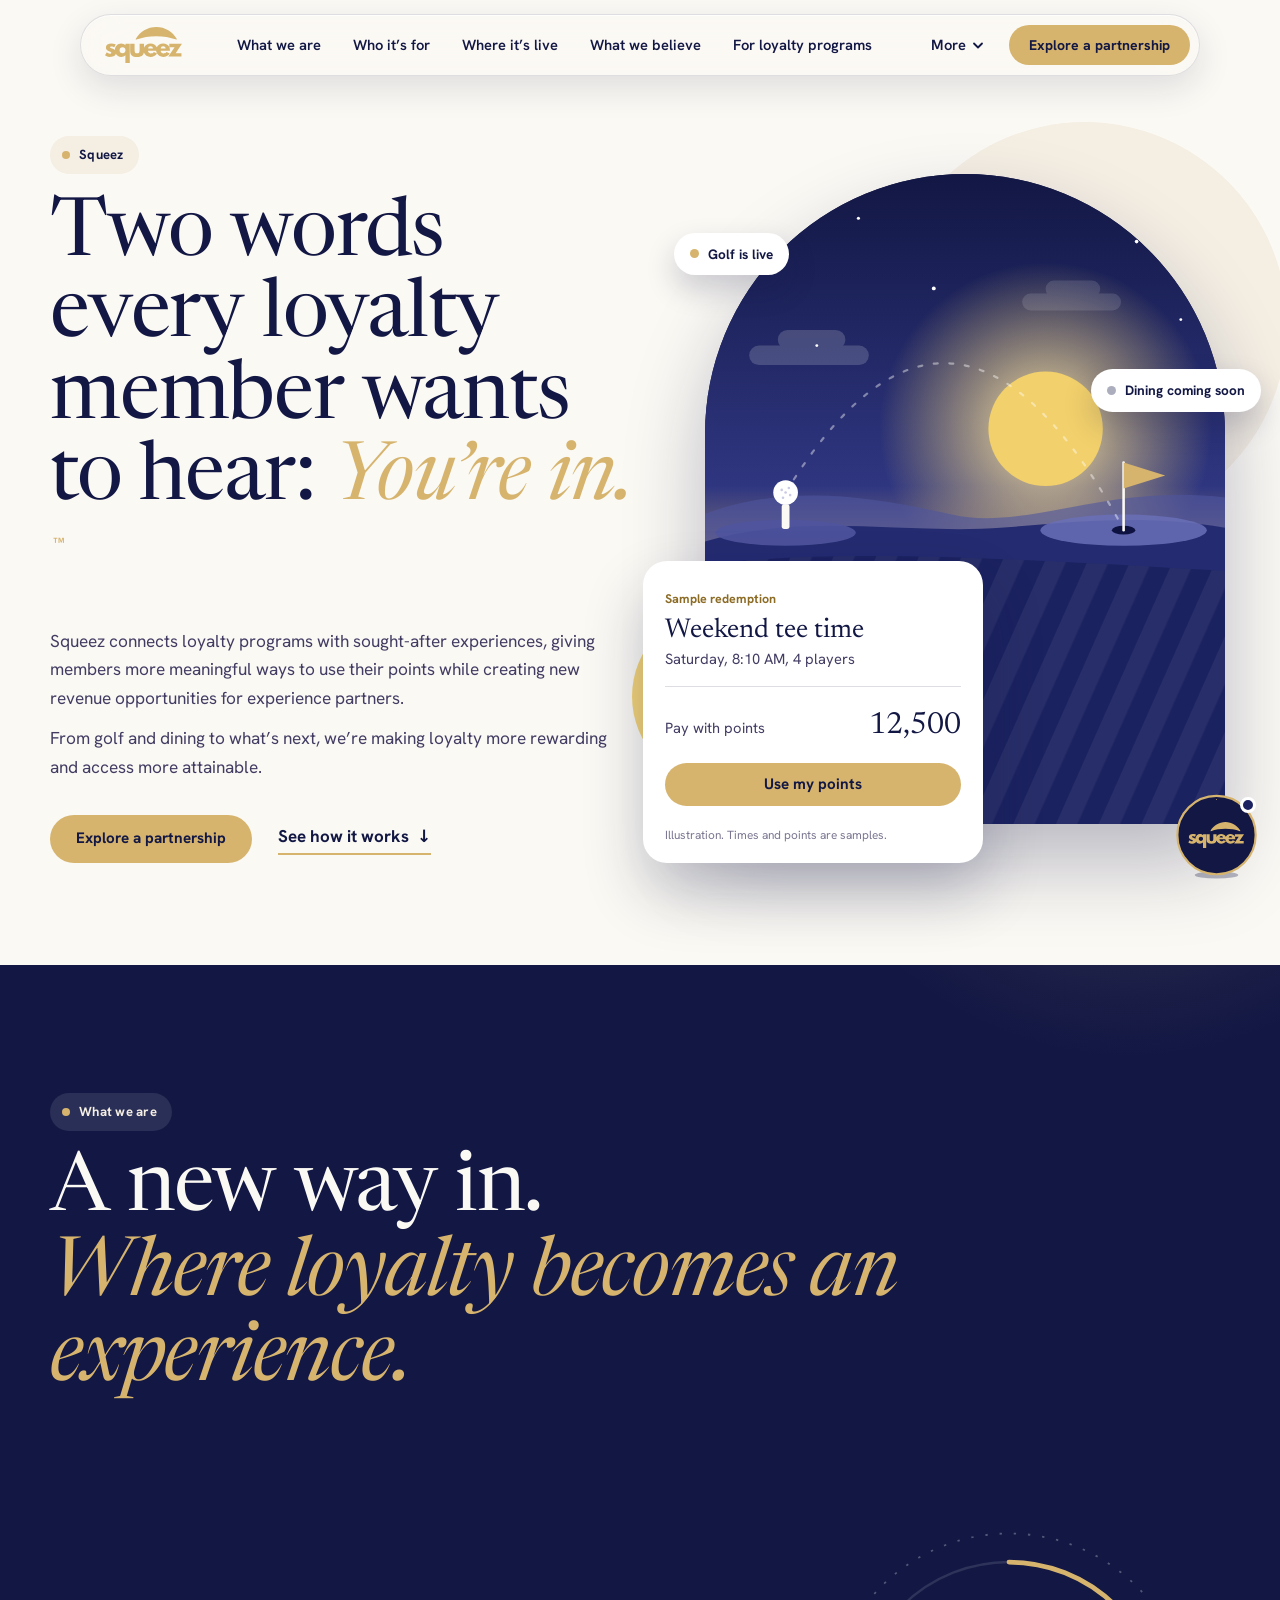
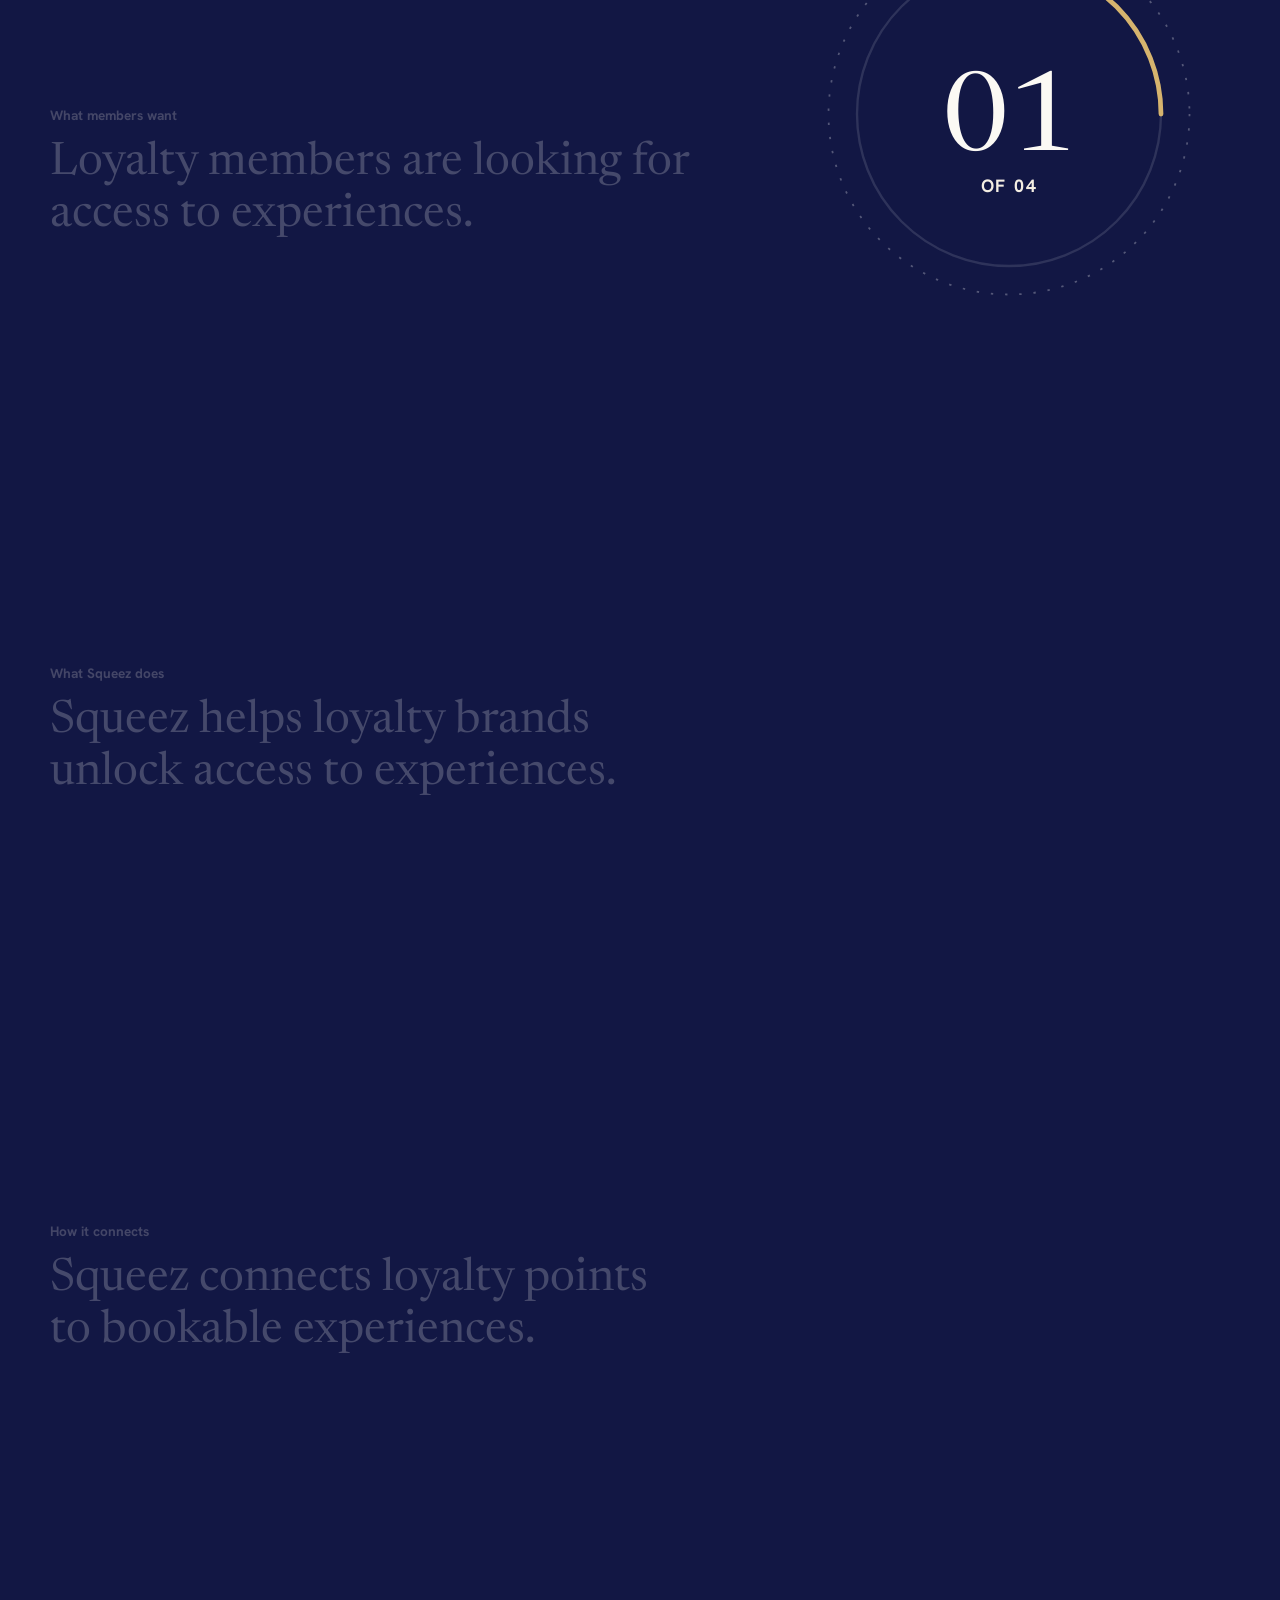
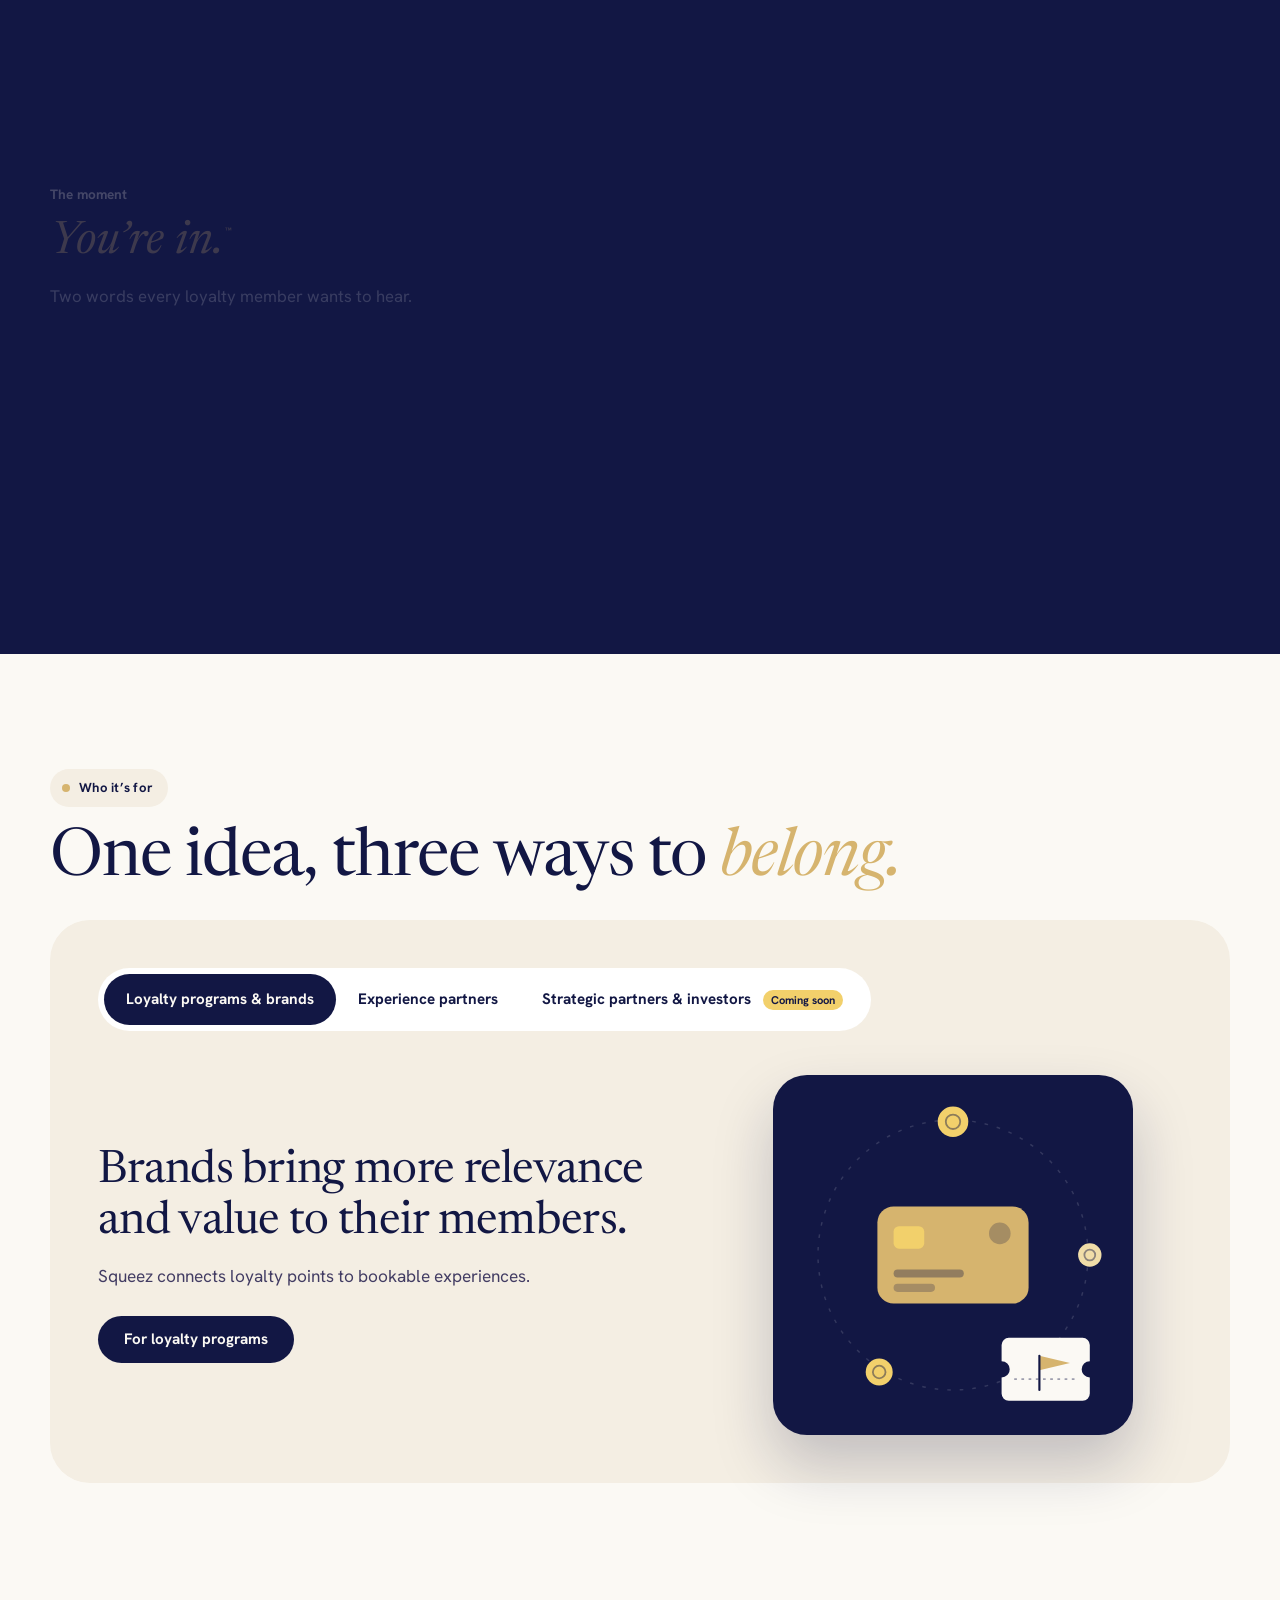
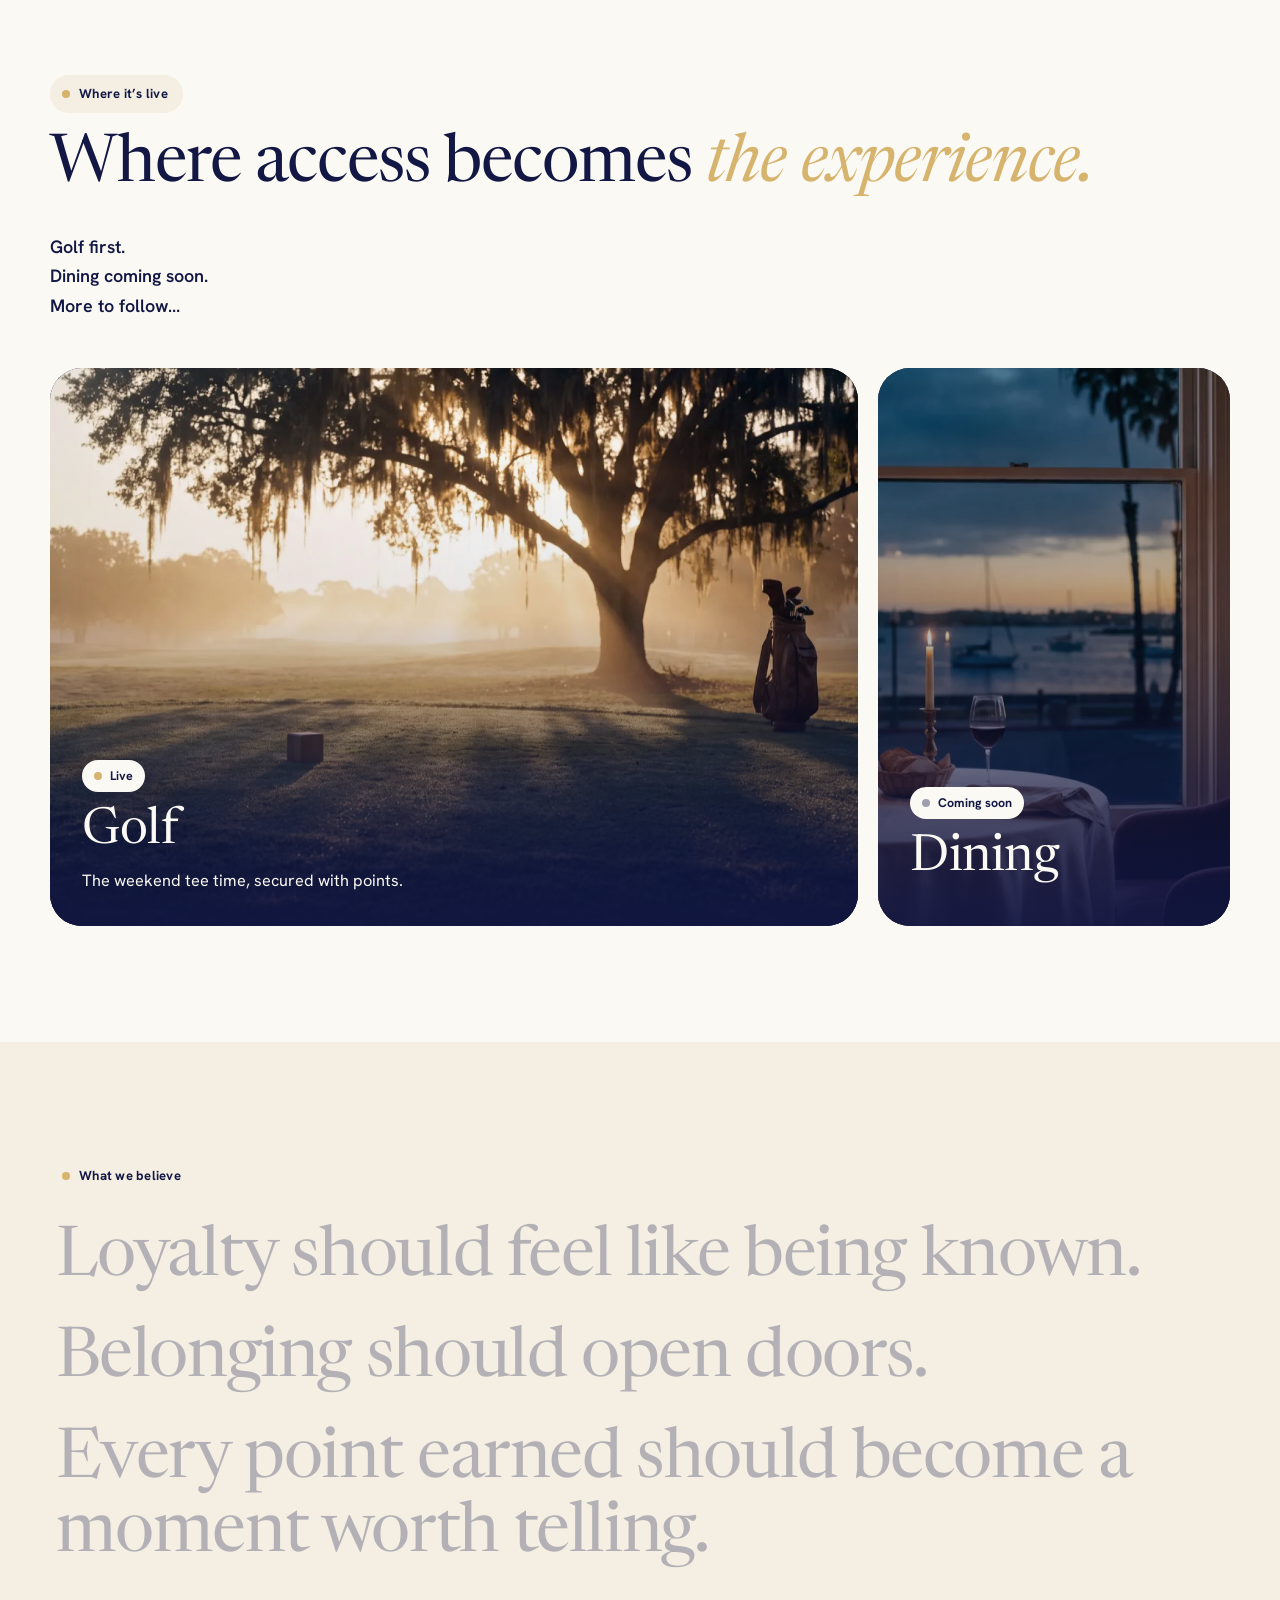
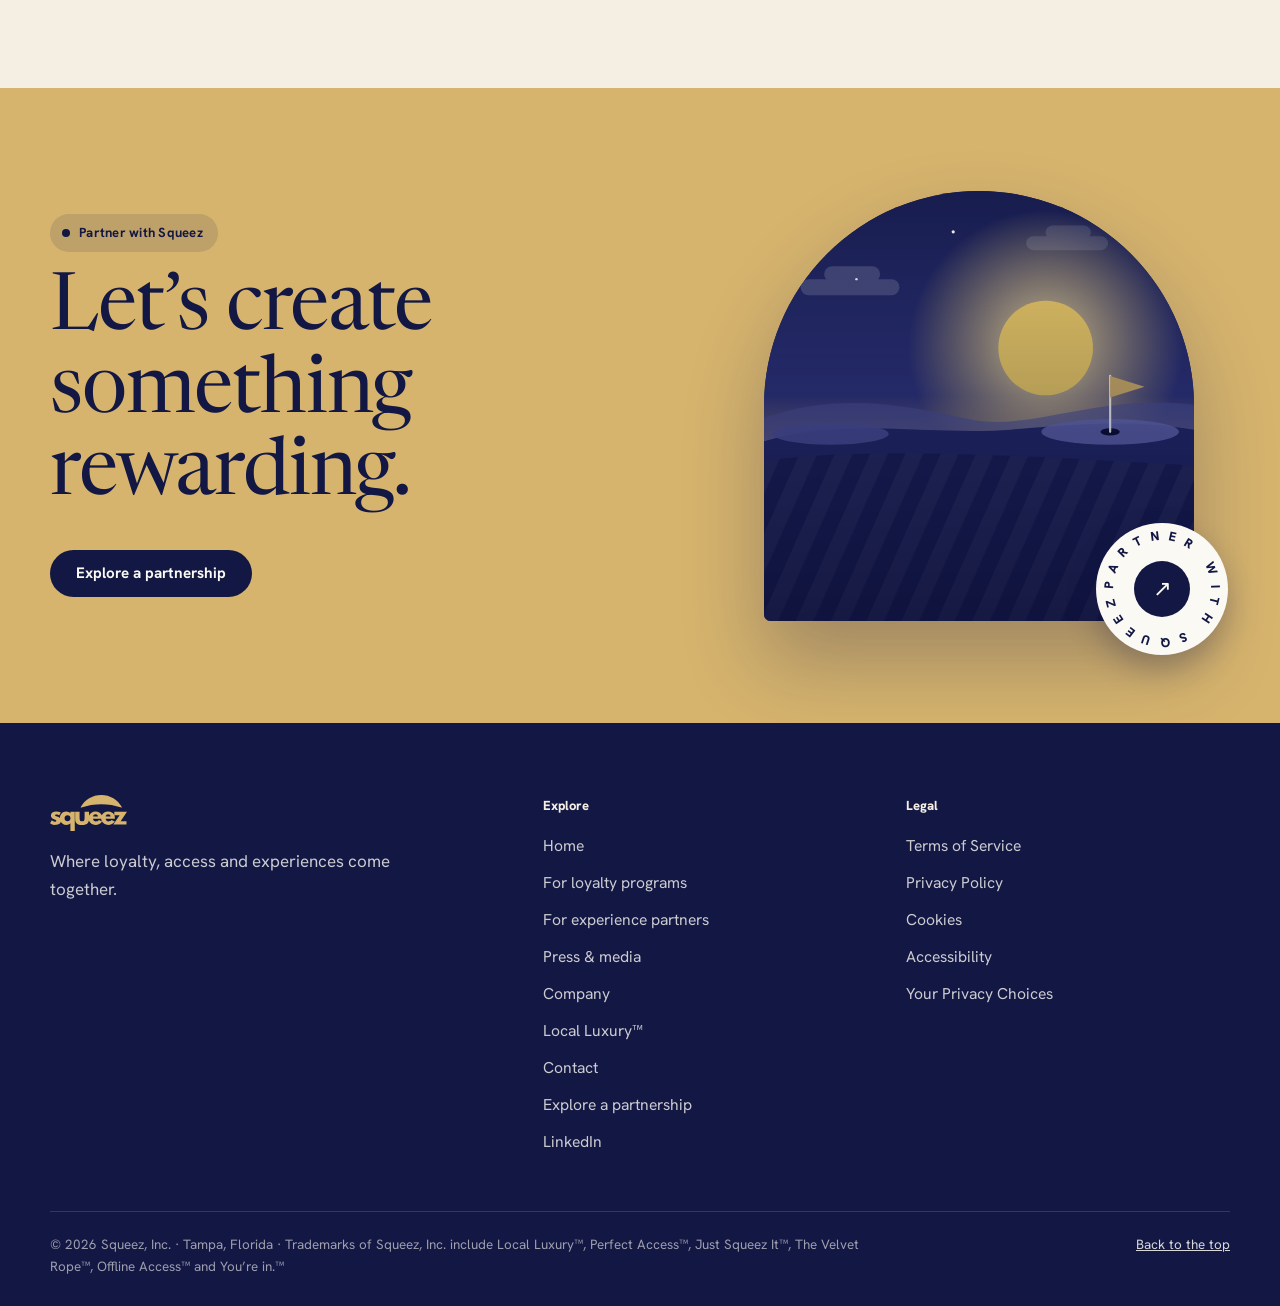
==== commit 24e1cd80: "Replace the lemon with the Squeez logo; add a server-side AI brain for open questions" ====
--- a/index.html
+++ b/index.html
@@ -359,7 +359,8 @@
 
 /* mascot, dressed for this palette */
 .mx{
-  --mx-body:#F2D06B; --mx-body-shade:#E3A92B; --mx-body-hi:#FFF0B8; --mx-leaf:#3E4590; --mx-ink:#121744; --mx-cheek:#F0DDA8;
+  --mx-body:#121744; --mx-body-shade:#E3A92B; --mx-body-hi:#FFF0B8; --mx-leaf:#3E4590; --mx-ink:#121744; --mx-cheek:#F0DDA8;
+  --mx-ring-c:#D6B46E; --mx-drop:#D6B46E; --mx-drop-edge:#121744; --mx-pressed:#D6B46E;
   --mx-paper:#FBF9F4; --mx-card:#FFFFFF; --mx-muted:#423C63;
   --mx-head:#121744; --mx-head-2:#1C2260; --mx-head-text:#FBF9F4; --mx-head-muted:#B9BCD9;
   --mx-accent:#1C2260; --mx-accent-text:#FBF9F4; --mx-chip-hover:#F2D06B; --mx-shadow:#121744;
@@ -946,6 +947,8 @@
 <script src="assets/mascot/skills/squeez.js"></script>
 <script>
   Mascot.init({
+    logo: 'assets/img/wordmark-gold.svg',
+    brain: Mascot.brains.http('/api/chat', { timeout: 15000 }),   /* open questions go to the model (server-side key); rules and demos stay local */
     name: 'Squizzle',
     tagline: 'Your Squeez guide.',
     greeting: 'Hi, I am {name}. I can show you how a member gets in, explain who Squeez is for, take you on a tour, or start a partnership conversation. Where would you like to begin?',
--- a/assets/mascot/mascot.css
+++ b/assets/mascot/mascot.css
@@ -55,7 +55,7 @@
 .mx-brow{transform-box:fill-box;transform-origin:center;transition:transform .3s var(--mx-ease)}
 .mx-lemon[data-mood=think] .mx-b2{transform:translateY(-4px) rotate(-12deg)}
 .mx-lemon[data-mood=wow] .mx-brow,.mx-lemon[data-mood=happy] .mx-brow{transform:translateY(-3px)}
-.mx-drop{position:absolute;width:12px;height:12px;border-radius:50%;background:var(--mx-body);border:2.5px solid var(--mx-ink);pointer-events:none;z-index:1}
+.mx-drop{position:absolute;width:12px;height:12px;border-radius:50%;background:var(--mx-drop,var(--mx-body));border:2.5px solid var(--mx-drop-edge,var(--mx-ink));pointer-events:none;z-index:1}
 
 /* ----- speech bubble nudge ----- */
 .mx-bubble{position:absolute;right:8px;bottom:calc(100% + 8px);width:max-content;max-width:min(220px,66vw);background:#fff;color:var(--mx-ink);border:2.5px solid var(--mx-ink);border-radius:14px 14px 4px 14px;padding:8px 12px;font-size:.88rem;font-weight:650;line-height:1.3;text-align:left;cursor:pointer;opacity:0;transform:translateY(10px) scale(.88);transform-origin:100% 100%;pointer-events:none;transition:opacity .3s,transform .5s var(--mx-ease);box-shadow:0 10px 24px rgba(11,16,53,.25)}
@@ -74,7 +74,7 @@
 .mx-tools{display:flex;gap:8px;align-items:center;flex:none}
 .mx-tools button{font-size:.78rem;font-weight:650;color:var(--mx-head-text);background:transparent;border:1.5px solid var(--mx-head-muted);border-radius:999px;padding:4px 10px;cursor:pointer;transition:background .15s}
 .mx-tools button:hover{background:var(--mx-head-2)}
-.mx-tools button[aria-pressed=true]{background:var(--mx-body);color:var(--mx-ink);border-color:var(--mx-body)}
+.mx-tools button[aria-pressed=true]{background:var(--mx-pressed,var(--mx-body));color:var(--mx-ink);border-color:var(--mx-pressed,var(--mx-body))}
 .mx-tools [hidden]{display:none}
 .mx-close{width:30px;height:30px;padding:0!important;font-size:1.15rem!important;line-height:1}
 .mx-msgs{flex:1;min-height:0;overflow-y:auto;overscroll-behavior:contain;padding:12px;display:flex;flex-direction:column;gap:8px;scroll-behavior:smooth;background:var(--mx-paper)}
@@ -108,3 +108,16 @@
 @keyframes mx-hl{0%{outline-offset:34px;outline-color:transparent}22%{outline-offset:12px;outline-color:currentColor}80%{outline-color:currentColor}100%{outline-color:transparent}}
 
 @media (prefers-reduced-motion:reduce){.mx *,.mx *::before,.mx *::after{animation:none!important;transition:none!important}}
+
+/* logo character: a badge carrying the brand mark, same life as the lemon (bob, squash on open/close, mood) */
+.mx-logo .mx-badge{fill:var(--mx-body);stroke:var(--mx-ring-c,var(--mx-ink));stroke-width:3}
+.mx-logo .mx-ring{stroke:var(--mx-ring-c,var(--mx-ink));stroke-width:1.4;stroke-linecap:round;stroke-dasharray:0 100;opacity:.9}
+.mx-logo.mx-blink .mx-ring{animation:mx-sweep .9s cubic-bezier(.4,0,.2,1)}
+@keyframes mx-sweep{0%{stroke-dasharray:0 100;stroke-dashoffset:0}60%{stroke-dasharray:38 100}100%{stroke-dasharray:0 100;stroke-dashoffset:-100}}
+.mx-logo .mx-ring{transform-box:fill-box;transform-origin:center;transform:rotate(-90deg)}
+.mx-logo[data-mood=think] .mx-ring{stroke-dasharray:24 100;animation:mx-spin 1.1s linear infinite}
+@keyframes mx-spin{to{transform:rotate(270deg)}}
+.mx-logo[data-mood=talk] .mx-mark{animation:mx-talk .5s ease-in-out infinite alternate}
+@keyframes mx-talk{to{transform:translateY(-1.5px) scale(1.03)}}
+.mx-logo .mx-mark{transform-box:fill-box;transform-origin:center}
+.mx-logo[data-mood=happy] .mx-badge,.mx-logo[data-mood=wow] .mx-badge{filter:brightness(1.18)}
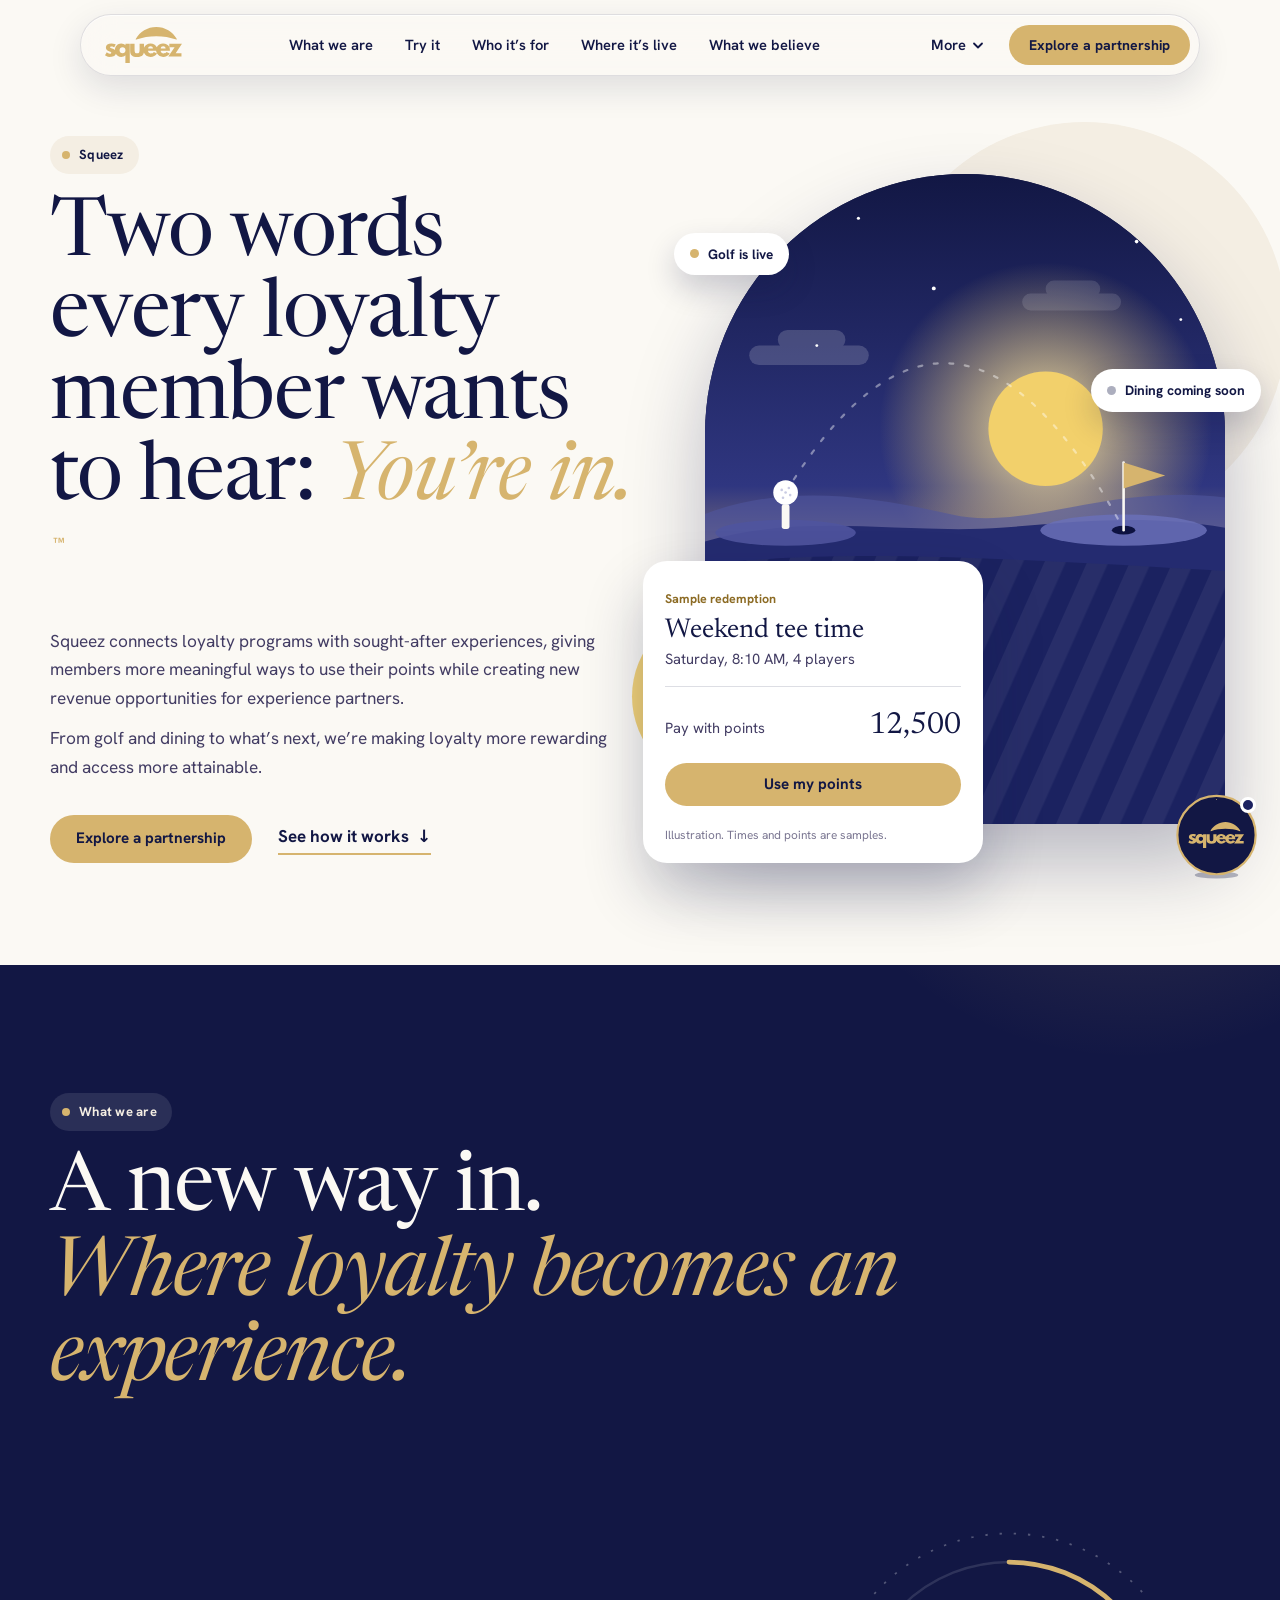
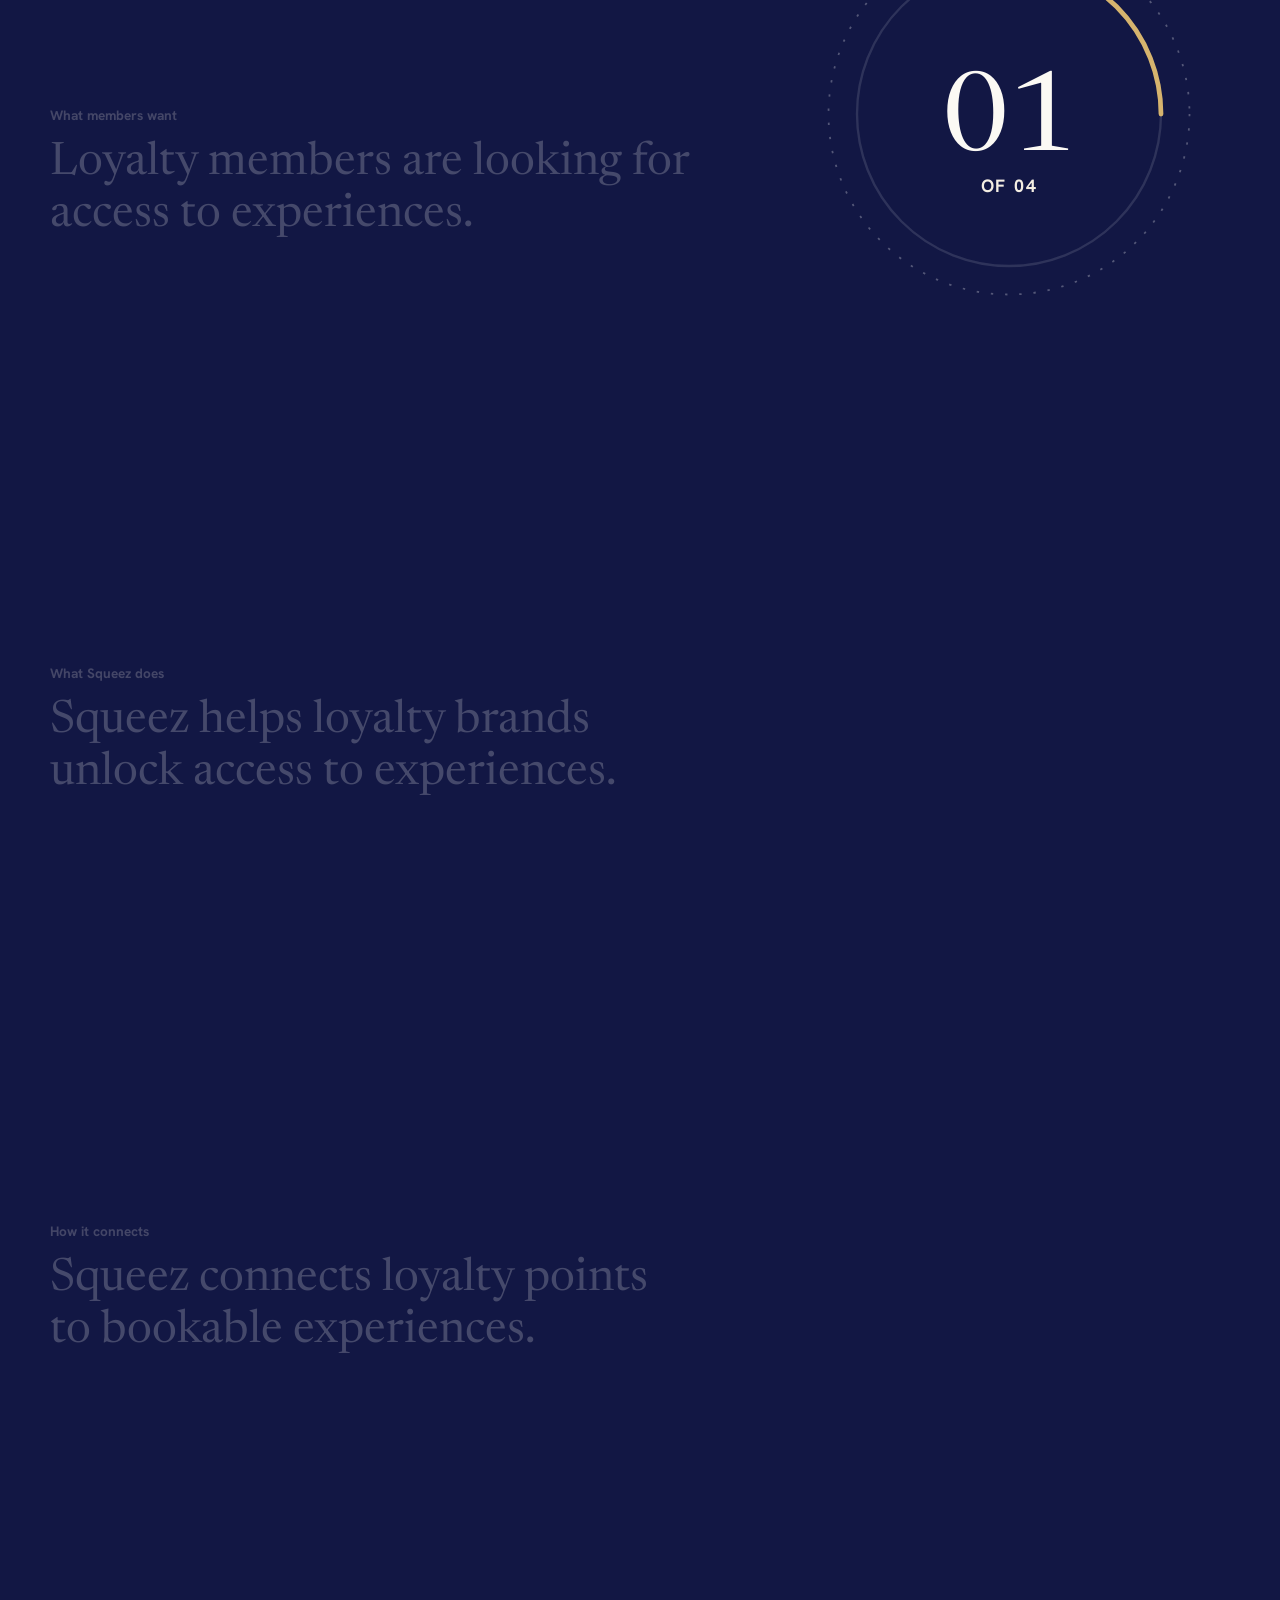
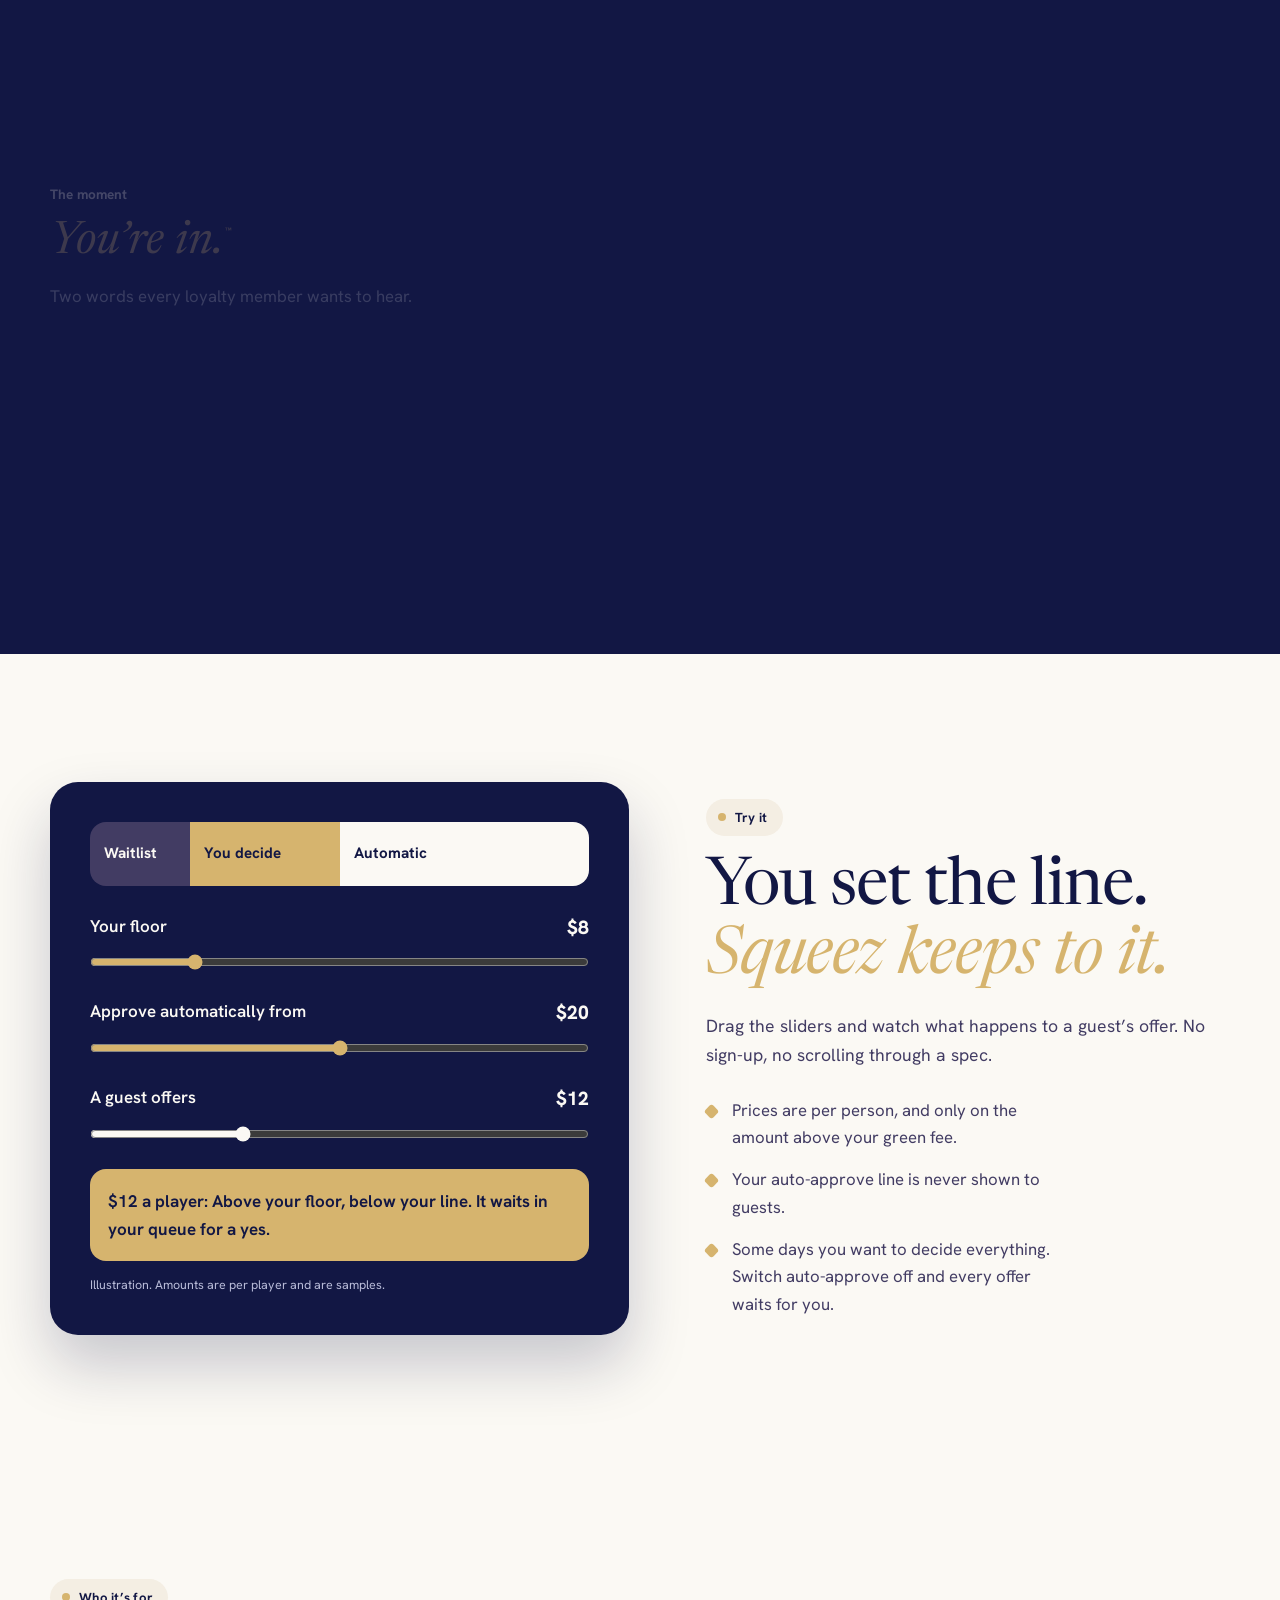
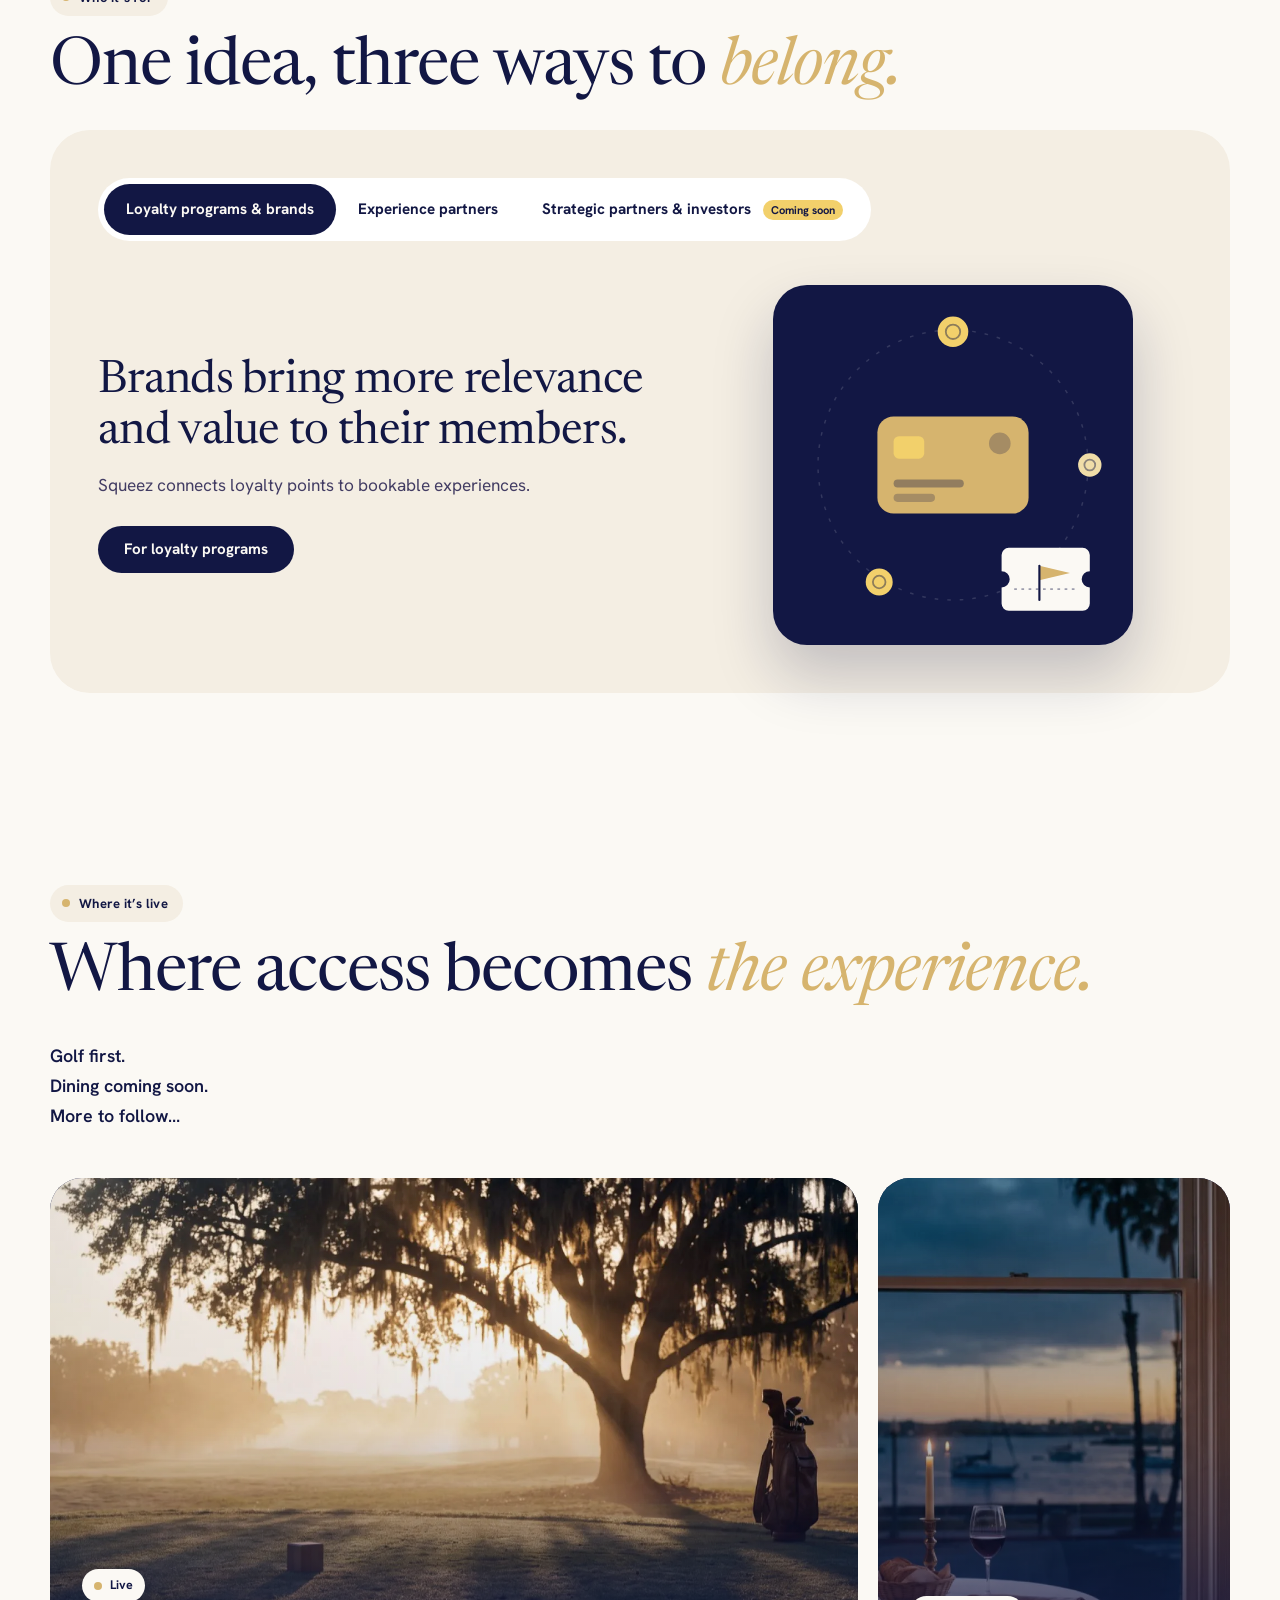
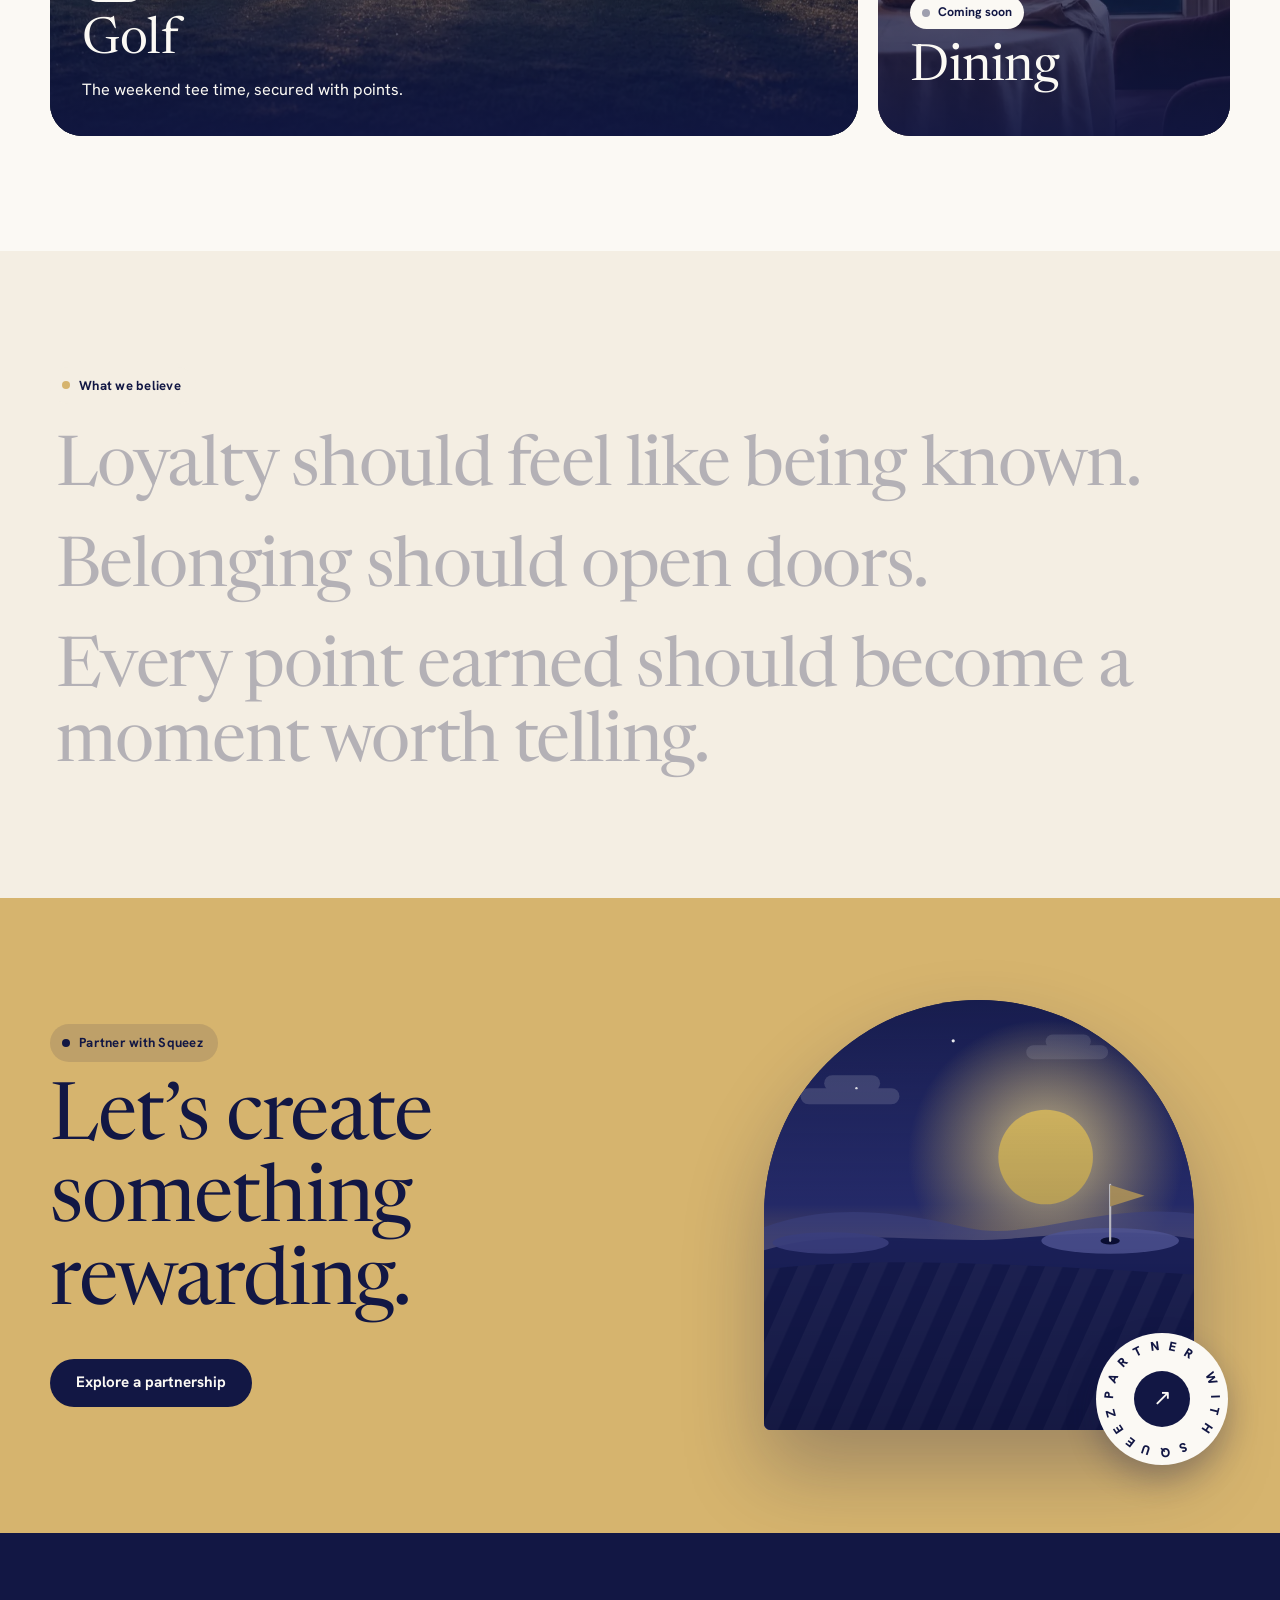
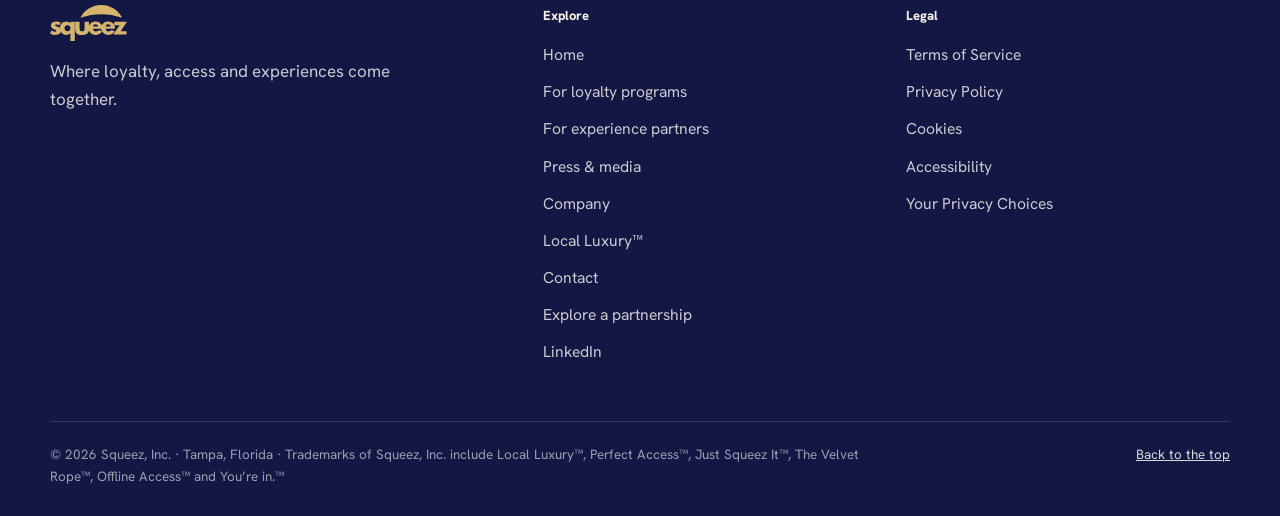
==== commit 6f7a3068: "v2.4: bring the rules demo back; privacy decided per handled turn; nav follows its list" ====
--- a/index.html
+++ b/index.html
@@ -357,6 +357,34 @@
 @media(hover:none){.btn:hover{transform:none;box-shadow:none}}
 @media(max-height:480px) and (orientation:landscape){.hero{padding-bottom:100px}}
 
+
+/* v2.4  the rules demo */
+.rules{padding:clamp(72px,10vw,140px) 0;background:var(--paper)}
+.rules-grid{display:grid;grid-template-columns:1.05fr .95fr;gap:clamp(32px,6vw,96px);align-items:center}
+.dial{background:var(--ink);color:var(--paper);border-radius:28px;padding:clamp(22px,3.4vw,40px);box-shadow:0 30px 60px rgba(18,23,68,.22)}
+.track{display:flex;height:64px;border-radius:16px;overflow:hidden;margin:0 0 26px;font-weight:700;font-size:.95rem}
+.track div{display:flex;align-items:center;padding-inline:14px;white-space:nowrap;overflow:hidden;width:0;transition:width .9s cubic-bezier(.16,1,.3,1)}
+.dial.settled .track div{transition:width .12s}
+.t-wait{background:var(--muted);color:var(--paper)}
+.t-you{background:var(--coral);color:var(--ink)}
+.t-auto{background:var(--paper);color:var(--ink)}
+.field{display:grid;grid-template-columns:1fr auto;gap:4px 12px;margin-bottom:20px}
+.field label{font-weight:600}
+.field output{font-weight:800;font-size:1.2rem;font-variant-numeric:tabular-nums}
+.field input{grid-column:1/-1;width:100%;accent-color:var(--coral);height:30px;cursor:grab}
+.field.offer-f input{accent-color:var(--paper)}
+.verdict{margin-top:8px;padding:18px;border-radius:16px;background:var(--paper);color:var(--ink);font-weight:650;min-height:5em;display:flex;align-items:center;transition:background .25s}
+.verdict.v-wait{background:#C9CBE3}
+.verdict.v-you{background:var(--coral)}
+.verdict.v-auto{background:#fff}
+.track div{text-overflow:clip}@media(max-width:520px){.track{font-size:.8rem}.track div{padding-inline:9px}}
+.dial-note{margin:14px 0 0;font-size:.78rem;color:#B9BCD9}
+.rules-copy p{margin-top:18px;font-size:1.1rem;color:var(--muted);max-width:34em}
+.rules-copy ul{margin:28px 0 0;padding:0;list-style:none;display:grid;gap:14px;font-size:1.05rem}
+.rules-copy li{padding-left:26px;position:relative;max-width:40ch}
+.rules-copy li::before{content:"";position:absolute;left:0;top:.55em;width:11px;height:11px;background:var(--coral);border-radius:3px;transform:rotate(45deg)}
+@media(max-width:860px){.rules-grid{grid-template-columns:1fr;gap:28px}.rules-copy{display:contents}.rules-copy>*{order:1}.rules-copy .eyebrow{justify-self:start}.dial{order:2}.rules-copy ul{order:3}}
+
 /* mascot, dressed for this palette */
 .mx{
   --mx-body:#121744; --mx-body-shade:#E3A92B; --mx-body-hi:#FFF0B8; --mx-leaf:#3E4590; --mx-ink:#121744; --mx-cheek:#F0DDA8;
@@ -381,6 +409,7 @@
     <nav class="fn-nav" id="fnNav" aria-label="Main">
       <ul class="fn-list" id="fnList">
         <li><a href="#what" data-sec="what">What we are</a></li>
+        <li><a href="#rules" data-sec="rules">Try it</a></li>
         <li><a href="#who" data-sec="who">Who it’s for</a></li>
         <li><a href="#live" data-sec="live">Where it’s live</a></li>
         <li><a href="#believe" data-sec="believe">What we believe</a></li>
@@ -511,6 +540,34 @@
           <text class="of" x="160" y="226">OF 04</text>
         </svg>
       </div>
+    </div>
+  </div>
+</section>
+
+<!-- TRY IT: the rules demo -->
+<section class="rules" id="rules">
+  <div class="wrap rules-grid">
+    <div class="dial" id="dial" role="group" aria-label="Try your own rules">
+      <div class="track" aria-hidden="true">
+        <div class="t-wait" id="tWait">Waitlist</div>
+        <div class="t-you" id="tYou">You decide</div>
+        <div class="t-auto" id="tAuto">Automatic</div>
+      </div>
+      <div class="field"><label for="floor">Your floor</label><output id="floorOut" for="floor">$8</output><input id="floor" type="range" min="0" max="40" value="8"></div>
+      <div class="field"><label for="auto">Approve automatically from</label><output id="autoOut" for="auto">$20</output><input id="auto" type="range" min="0" max="40" value="20"></div>
+      <div class="field offer-f"><label for="offerAmt">A guest offers</label><output id="offerOut" for="offerAmt">$12</output><input id="offerAmt" type="range" min="0" max="40" value="12"></div>
+      <div class="verdict v-you" id="verdict" role="status" aria-live="polite"></div>
+      <p class="dial-note">Illustration. Amounts are per player and are samples.</p>
+    </div>
+    <div class="rules-copy">
+      <span class="eyebrow rv">Try it</span>
+      <h2 data-split>You set the line. <em>Squeez keeps to it.</em></h2>
+      <p class="rv">Drag the sliders and watch what happens to a guest&rsquo;s offer. No sign-up, no scrolling through a spec.</p>
+      <ul class="rv">
+        <li>Prices are per person, and only on the amount above your green fee.</li>
+        <li>Your auto-approve line is never shown to guests.</li>
+        <li>Some days you want to decide everything. Switch auto-approve off and every offer waits for you.</li>
+      </ul>
     </div>
   </div>
 </section>
@@ -767,7 +824,7 @@
     addEventListener('keydown', function (e) { if (e.key === 'Escape' && isOpen()) { var wasMore = pop.classList.contains('open'); closeAll(); (wasMore ? more : burger).focus(); } });
 
     /* which chapter is on screen: the last section whose top has passed 40% of the viewport (works after jumps and reloads too) */
-    var SECS = ['what', 'who', 'live', 'believe'].map(function (id) { return document.getElementById(id); }).filter(Boolean);
+    var SECS = [].map.call(document.querySelectorAll('#fnList a[data-sec]'), function (a) { return document.getElementById(a.dataset.sec); }).filter(Boolean);   /* follows the nav list, so a new item needs no code here */
     function whichSection() {
       var line = innerHeight * .4, cur = null, talk = document.getElementById('talk');
       SECS.forEach(function (el) { if (el.getBoundingClientRect().top <= line) cur = el.id; });
@@ -943,16 +1000,61 @@
   };
 })();
 </script>
+<script>
+/* v2.4  the rules demo: three sliders, one verdict. Squizzle can drive it too (SqueezPage.setRules). */
+(function () {
+  var $ = function (i) { return document.getElementById(i); }, reduce = window.matchMedia('(prefers-reduced-motion: reduce)').matches;
+  var floor = $('floor'), auto = $('auto'), amt = $('offerAmt'), fo = $('floorOut'), ao = $('autoOut'), oo = $('offerOut');
+  var tW = $('tWait'), tY = $('tYou'), tA = $('tAuto'), verdict = $('verdict'), dial = $('dial'), MAX = 40;
+  function paint(src) {
+    var f = +floor.value, a = +auto.value, o = +amt.value;
+    if (src === 'floor' && f > a) auto.value = a = f;
+    if (src === 'auto' && a < f) floor.value = f = a;
+    fo.textContent = '$' + f; ao.textContent = '$' + a; oo.textContent = '$' + o;
+    tW.style.width = (f / MAX * 100) + '%'; tY.style.width = ((a - f) / MAX * 100) + '%'; tA.style.width = ((MAX - a) / MAX * 100) + '%';
+    tW.style.paddingInline = f < 8 ? 0 : ''; tY.style.paddingInline = (a - f) < 10 ? 0 : ''; tA.style.paddingInline = (MAX - a) < 8 ? 0 : '';
+    var m, c;
+    if (o < f) { m = 'Below your floor. The guest goes on the waitlist and is told when a time opens.'; c = 'v-wait'; }
+    else if (o >= a) { m = 'At or above your line. Approved automatically, and the guest hears straight away.'; c = 'v-auto'; }
+    else { m = 'Above your floor, below your line. It waits in your queue for a yes.'; c = 'v-you'; }
+    verdict.className = 'verdict ' + c; verdict.textContent = '$' + o + ' a player: ' + m;
+  }
+  floor.addEventListener('input', function () { paint('floor'); });
+  auto.addEventListener('input', function () { paint('auto'); });
+  amt.addEventListener('input', function () { paint('offer'); });
+  paint();
+  if (reduce) dial.classList.add('settled');
+  else {
+    tW.style.width = tY.style.width = tA.style.width = '0';
+    var io = new IntersectionObserver(function (es) { if (es[0].isIntersecting) { paint(); setTimeout(function () { dial.classList.add('settled'); }, 1000); io.disconnect(); } }, { threshold: .4 });
+    io.observe(dial);
+  }
+  function tween(input, to, ms) {
+    return new Promise(function (res) {
+      var from = +input.value, t0 = performance.now();
+      (function s(t) { var k = Math.min((t - t0) / ms, 1), e = 1 - Math.pow(1 - k, 3); input.value = Math.round(from + (to - from) * e); input.dispatchEvent(new Event('input')); if (k < 1) requestAnimationFrame(s); else res(); })(t0);
+    });
+  }
+  var P = window.SqueezPage = window.SqueezPage || {};
+  P.rules = function () { return { f: +floor.value, a: +auto.value, o: +amt.value }; };
+  P.verdict = function () { return verdict.textContent; };
+  P.setRules = function (f, a, o) {
+    var seq = a >= +auto.value ? [[auto, a], [floor, f], [amt, o]] : [[floor, f], [auto, a], [amt, o]];
+    return seq.reduce(function (p, x) { return p.then(function () { return tween(x[0], x[1], reduce ? 1 : 480); }); }, Promise.resolve());
+  };
+})();
+</script>
 <script src="assets/mascot/mascot.js"></script>
 <script src="assets/mascot/skills/squeez.js"></script>
 <script>
   Mascot.init({
     logo: 'assets/img/wordmark-gold.svg',
+    notice: 'Open questions are answered by an AI service. Partnership details you type here are never sent to it.',
     brain: Mascot.brains.http('/api/chat', { timeout: 15000 }),   /* open questions go to the model (server-side key); rules and demos stay local */
     name: 'Squizzle',
     tagline: 'Your Squeez guide.',
     greeting: 'Hi, I am {name}. I can show you how a member gets in, explain who Squeez is for, take you on a tour, or start a partnership conversation. Where would you like to begin?',
-    chips: ['How does a member get in?', 'Who is Squeez for?', 'Golf and dining', 'Give me a tour', 'Explore a partnership'],
+    chips: ['How does a member get in?', 'Try the rules demo', 'Who is Squeez for?', 'Golf and dining', 'Give me a tour', 'Explore a partnership'],
     tips: ['Curious how points become a tee time?', 'Ask me who Squeez is for.', 'I can give you a quick tour.'],
     motion: { isOn: function () { return !SqueezPage.isCalm(); }, set: function (on) { SqueezPage.setCalm(!on); } },
     host: window.SqueezPage
--- a/assets/mascot/mascot.css
+++ b/assets/mascot/mascot.css
@@ -121,3 +121,6 @@
 @keyframes mx-talk{to{transform:translateY(-1.5px) scale(1.03)}}
 .mx-logo .mx-mark{transform-box:fill-box;transform-origin:center}
 .mx-logo[data-mood=happy] .mx-badge,.mx-logo[data-mood=wow] .mx-badge{filter:brightness(1.18)}
+
+.mx-note{margin:0;padding:6px 14px 10px;font-size:.72rem;line-height:1.35;color:var(--mx-muted);background:var(--mx-paper)}
+.mx-note[hidden]{display:none}
